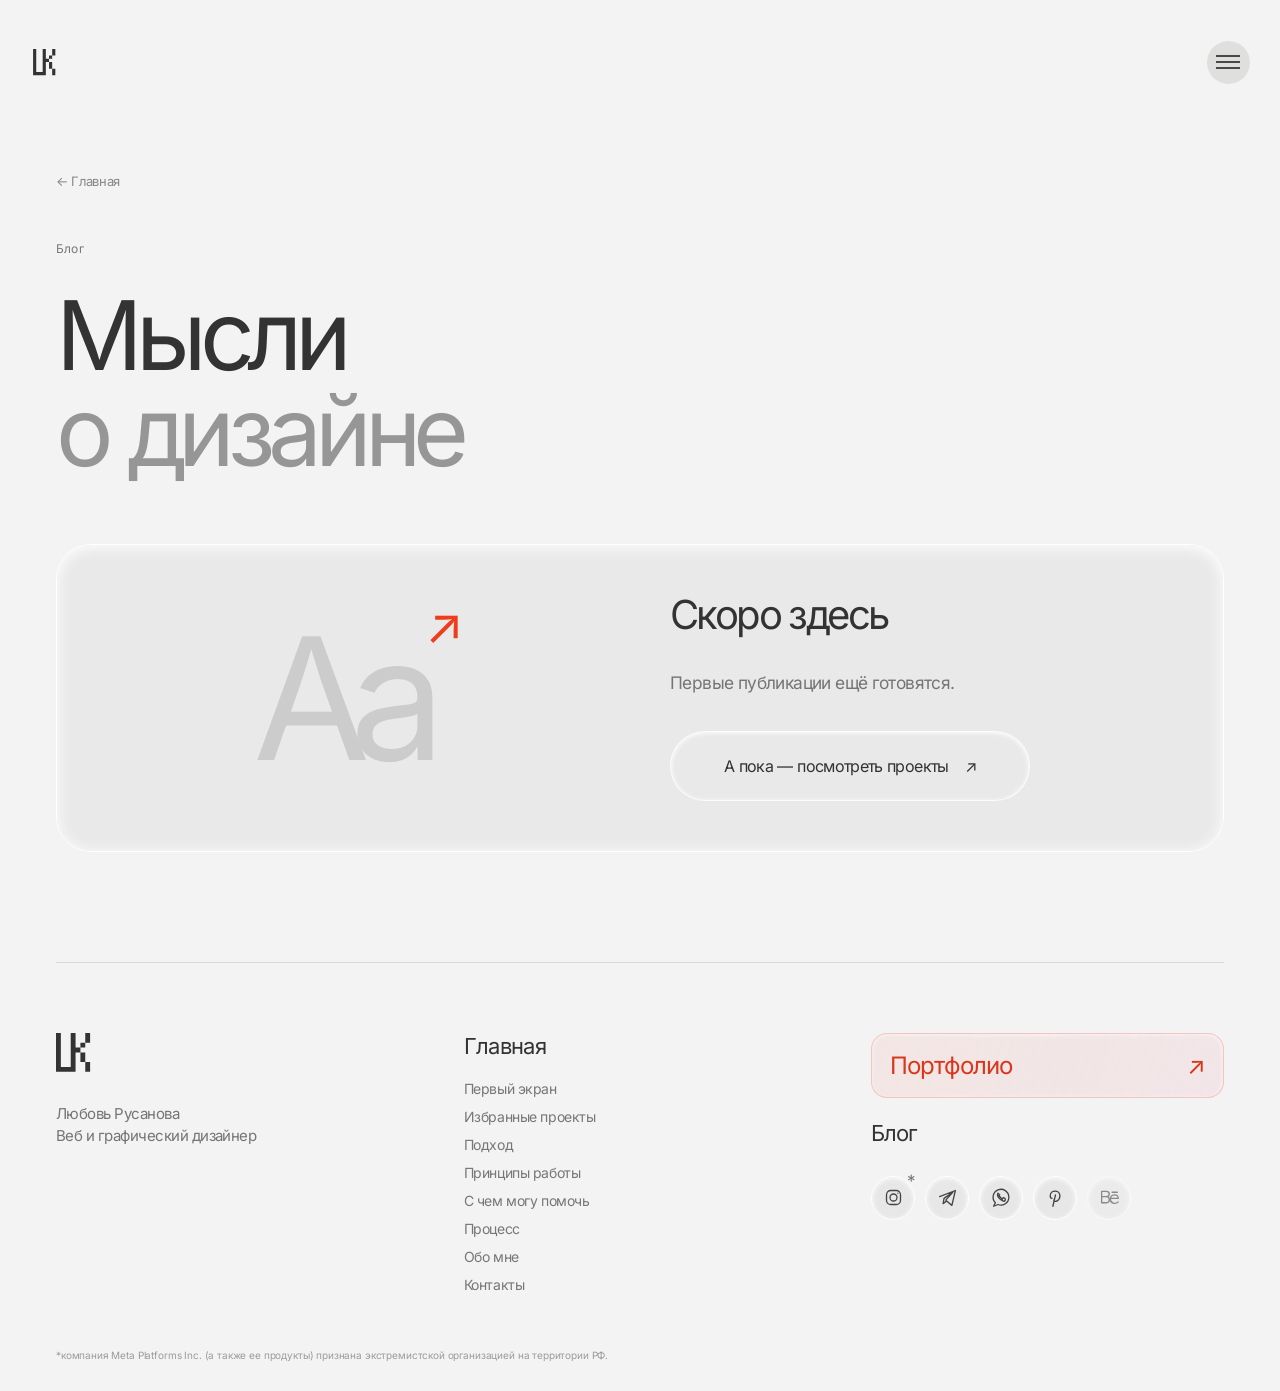
==== blog/index.html @ e179121e "Publish designer portfolio website" ====
<!doctype html><html lang="ru"><head><meta charset="UTF-8"><meta name="viewport" content="width=device-width, initial-scale=1"><meta name="theme-color" content="#f3f3f3"><title>Блог — Любовь Русанова</title><meta name="description" content="Блог. Портфолио веб- и графического дизайнера Любови Русановой."><link rel="icon" href="../assets/LK.svg"><link rel="stylesheet" href="../style.css"><link rel="stylesheet" href="../sections.css"><link rel="stylesheet" href="../pages.css"></head><body class="inner-page"><header class="header entrance">
      <a class="logo" href="../#home" aria-label="Любовь Русанова — главная">
        <img src="../assets/LK.svg" width="21" height="24" alt="LK">
        <img class="glitch-part glitch-a" src="../assets/LK.svg" alt="" aria-hidden="true">
        <img class="glitch-part glitch-b" src="../assets/LK.svg" alt="" aria-hidden="true">
      </a>
      <button class="menu" type="button" aria-label="Открыть меню" aria-expanded="false" aria-controls="site-menu"><svg class="menu-icon" width="24" height="14" viewBox="0 0 24 14" aria-hidden="true"><path d="M0 1H24 M0 7H24 M0 13H24" fill="none" stroke="currentColor" stroke-width="2" shape-rendering="crispEdges"/></svg></button>
    </header><nav class="menu-panel" id="site-menu" aria-label="Навигация по сайту" hidden><div class="nav-home"><a href="../">Главная</a><details><summary aria-label="Разделы главной страницы"><span aria-hidden="true">⌄</span></summary><div class="home-subnav"><a href="../#home">Первый экран</a><a href="../#projects">Избранные проекты</a><a href="../#approach">Подход</a><a href="../#collaboration">Принципы работы</a><a href="../#services">С чем могу помочь</a><a href="../#process">Процесс</a><a href="../#about">Обо мне</a><a href="../#contact">Контакты</a></div></details></div><a class="portfolio-nav" href="../portfolio/">Портфолио <span aria-hidden="true">↗</span></a><a class="blog-nav" href="./">Блог <span aria-hidden="true">↗</span></a><div class="nav-socials" aria-label="Социальные сети"><a class="social-circle" href="https://www.instagram.com/lyubakravchuk" target="_blank" rel="noopener noreferrer" aria-label="Instagram*"><svg viewBox="0 0 24 24" fill="none" stroke="currentColor" stroke-width="1.5" stroke-linecap="round" stroke-linejoin="round" aria-hidden="true"><rect x="4" y="4" width="16" height="16" rx="5"/><circle cx="12" cy="12" r="4"/><circle cx="17" cy="7" r=".8" fill="currentColor" stroke="none"/></svg><sup aria-hidden="true">*</sup></a><a class="social-circle" href="https://t.me/lyubakravchuk" target="_blank" rel="noopener noreferrer" aria-label="Telegram"><svg viewBox="0 0 24 24" fill="none" stroke="currentColor" stroke-width="1.5" stroke-linecap="round" stroke-linejoin="round" aria-hidden="true"><path d="m3 11 18-7-4 17-6-5-4 3 1-6 10-7-8 9"/></svg></a><a class="social-circle" href="https://wa.me/77751026931?text=" target="_blank" rel="noopener noreferrer" aria-label="WhatsApp"><svg viewBox="0 0 24 24" fill="none" stroke="currentColor" stroke-width="1.5" stroke-linecap="round" stroke-linejoin="round" aria-hidden="true"><path d="M5 18 3 22l5-2a9 9 0 1 0-3-2Z"/><path d="M8 7c-2 3 2 8 6 9 2 1 3-2 2-3l-2-1-1 2-4-4 1-1Z"/></svg></a><a class="social-circle" href="https://ru.pinterest.com/lubovwebdesign/" target="_blank" rel="noopener noreferrer" aria-label="Pinterest"><svg viewBox="0 0 24 24" fill="none" stroke="currentColor" stroke-width="1.5" stroke-linecap="round" stroke-linejoin="round" aria-hidden="true"><path d="m9 22 3-13m-2 6c1 3 7 1 7-5 0-7-11-7-11 0 0 2 1 3 2 3"/></svg></a><button class="social-circle" type="button" disabled aria-label="Behance — ссылка пока не добавлена" title="Ссылка на Behance пока не добавлена"><svg viewBox="0 0 24 24" fill="none" stroke="currentColor" stroke-width="1.5" stroke-linecap="round" stroke-linejoin="round" aria-hidden="true"><path d="M3 5h5c5 0 5 6 0 6H3Zm0 6h5c5 0 5 7 0 7H3Zm12-5h6M14 13h8c0-6-9-5-9 1 0 5 6 6 9 3"/></svg></button></div></nav><main><section class="blog-page page-shell"><a class="back-link" href="../">← Главная</a><span class="eyebrow">Блог</span><h1>Мысли<br><span class="muted">о дизайне</span></h1><div class="blog-empty"><span class="blog-mark" aria-hidden="true">Aa<span>↗</span></span><h2>Скоро здесь</h2><p>Первые публикации ещё готовятся.</p><a class="soft-button" href="../portfolio/">А пока — посмотреть проекты <span aria-hidden="true">↗</span></a></div></section></main><footer class="site-footer"><div class="footer-main"><div class="footer-brand"><a href="../" aria-label="На главную"><img src="../assets/LK.svg" width="35" height="40" alt="LK"></a><p>Любовь Русанова<br>Веб и графический дизайнер</p></div><nav class="footer-home" aria-label="Разделы главной"><a class="footer-heading" href="../">Главная</a><a href="../#home">Первый экран</a><a href="../#projects">Избранные проекты</a><a href="../#approach">Подход</a><a href="../#collaboration">Принципы работы</a><a href="../#services">С чем могу помочь</a><a href="../#process">Процесс</a><a href="../#about">Обо мне</a><a href="../#contact">Контакты</a></nav><div class="footer-other"><a class="portfolio-nav" href="../portfolio/">Портфолио <span aria-hidden="true">↗</span></a><a href="./">Блог</a><div class="nav-socials" aria-label="Социальные сети"><a class="social-circle" href="https://www.instagram.com/lyubakravchuk" target="_blank" rel="noopener noreferrer" aria-label="Instagram*"><svg viewBox="0 0 24 24" fill="none" stroke="currentColor" stroke-width="1.5" stroke-linecap="round" stroke-linejoin="round" aria-hidden="true"><rect x="4" y="4" width="16" height="16" rx="5"/><circle cx="12" cy="12" r="4"/><circle cx="17" cy="7" r=".8" fill="currentColor" stroke="none"/></svg><sup aria-hidden="true">*</sup></a><a class="social-circle" href="https://t.me/lyubakravchuk" target="_blank" rel="noopener noreferrer" aria-label="Telegram"><svg viewBox="0 0 24 24" fill="none" stroke="currentColor" stroke-width="1.5" stroke-linecap="round" stroke-linejoin="round" aria-hidden="true"><path d="m3 11 18-7-4 17-6-5-4 3 1-6 10-7-8 9"/></svg></a><a class="social-circle" href="https://wa.me/77751026931?text=" target="_blank" rel="noopener noreferrer" aria-label="WhatsApp"><svg viewBox="0 0 24 24" fill="none" stroke="currentColor" stroke-width="1.5" stroke-linecap="round" stroke-linejoin="round" aria-hidden="true"><path d="M5 18 3 22l5-2a9 9 0 1 0-3-2Z"/><path d="M8 7c-2 3 2 8 6 9 2 1 3-2 2-3l-2-1-1 2-4-4 1-1Z"/></svg></a><a class="social-circle" href="https://ru.pinterest.com/lubovwebdesign/" target="_blank" rel="noopener noreferrer" aria-label="Pinterest"><svg viewBox="0 0 24 24" fill="none" stroke="currentColor" stroke-width="1.5" stroke-linecap="round" stroke-linejoin="round" aria-hidden="true"><path d="m9 22 3-13m-2 6c1 3 7 1 7-5 0-7-11-7-11 0 0 2 1 3 2 3"/></svg></a><button class="social-circle" type="button" disabled aria-label="Behance — ссылка пока не добавлена" title="Ссылка на Behance пока не добавлена"><svg viewBox="0 0 24 24" fill="none" stroke="currentColor" stroke-width="1.5" stroke-linecap="round" stroke-linejoin="round" aria-hidden="true"><path d="M3 5h5c5 0 5 6 0 6H3Zm0 6h5c5 0 5 7 0 7H3Zm12-5h6M14 13h8c0-6-9-5-9 1 0 5 6 6 9 3"/></svg></button></div></div></div><p class="legal-note">*компания Meta Platforms Inc. (а также ее продукты) признана экстремистской организацией на территории РФ.</p></footer><script src="../script.js"></script></body></html>
---- style.css ----
@font-face{font-family:Inter;src:url('assets/inter.ttf') format('truetype');font-style:normal;font-weight:400;font-display:swap}
:root{font-family:Inter,Arial,sans-serif;color:#333;background:#f3f3f3;font-synthesis:none;font-weight:400;letter-spacing:-.06em;-webkit-font-smoothing:antialiased}
*{box-sizing:border-box}body{margin:0}button,a{-webkit-tap-highlight-color:transparent}button{font:inherit;cursor:pointer}button:focus-visible,a:focus-visible{outline:2px solid #f33919;outline-offset:6px}
.hero{position:relative;isolation:isolate;height:100svh;min-height:480px;overflow:hidden;--u:min(1vw,1.7595svh)}
/* A full-bleed color field stays opaque at the viewport edge.
   Only the inset paper layer is blurred, keeping the top free of white gaps. */
.edge-glow{position:absolute;z-index:-1;inset:0;overflow:hidden;pointer-events:none;background:radial-gradient(ellipse farthest-corner at 0% 0%,#de0700 0%,#ff5938 48%,#f1afbd 100%);mask-image:linear-gradient(#000 0%,#000 53%,transparent 79%)}
.edge-glow:before{content:"";position:absolute;inset:calc(.95 * var(--u)) calc(.95 * var(--u)) calc(-5 * var(--u));border-radius:calc(2.8 * var(--u));background:#f3f3f3;filter:blur(calc(.57 * var(--u)))}
.header{position:absolute;inset:4.55% 2.35% auto 2.55%;display:flex;align-items:center;justify-content:space-between}
.logo{position:relative;display:block;width:calc(1.85 * var(--u));height:calc(2.1 * var(--u))}.logo img{width:100%;height:100%;display:block}.glitch-part{position:absolute;inset:0;opacity:0;pointer-events:none}
.menu{width:calc(3.35 * var(--u));height:calc(3.35 * var(--u));border:0;border-radius:50%;background:#dfdfde;display:flex;align-items:center;justify-content:center;flex-direction:column;gap:calc(.24 * var(--u));transition:background .2s}
.menu-icon{display:block;flex:none;width:24px;height:14px;color:#494949}.menu:hover{background:#d6d6d5}
.profile{position:absolute;top:22.85%;left:50%;transform:translateX(-50%);height:calc(4 * var(--u));padding:calc(.43 * var(--u));padding-right:calc(1.15 * var(--u));display:flex;align-items:center;gap:calc(.43 * var(--u));border-radius:999px;border:1px solid #ffffffb5;background:linear-gradient(115deg,#ededed,#dcdcdc);box-shadow:inset 1px 2px 3px #fff;white-space:nowrap}
.avatar{position:relative;flex:none;width:calc(3 * var(--u));height:calc(3 * var(--u))}.avatar img{width:100%;height:100%;border-radius:50%;object-fit:cover}.status{position:absolute;right:3%;bottom:5%;width:20%;aspect-ratio:1;border:2px solid white;border-radius:50%;background:#86b66b}
.name{font-size:calc(1.025 * var(--u));letter-spacing:-.06em;line-height:1.15}.role{font-size:calc(.76 * var(--u));letter-spacing:-.06em;line-height:1.3;color:#777}
.headline{display:flex;flex-direction:column;align-items:center;width:max-content;position:absolute;top:34.9%;left:50%;transform:translateX(-50%);margin:0;font-weight:400;font-size:calc(5.38 * var(--u));line-height:.79;letter-spacing:-.06em;text-align:center;white-space:nowrap}
.line{display:block;flex:none;padding:.2em .06em;margin:-.2em -.06em;color:transparent;background-clip:text;-webkit-background-clip:text;background-image:linear-gradient(100deg,#999 0%,#333 29%,#333 70%,#aaa 100%)}
.first{background-image:linear-gradient(100deg,#606060,#333 50%);line-height:.99}.second{background-image:linear-gradient(100deg,#929292,#333 23%,#333 77%,#a6a6a6)}.third{background-image:linear-gradient(100deg,#aaa,#333 34%,#333 71%,#aaa)}.fourth{background-image:linear-gradient(100deg,#999,#555 43%,#999)}
.selected{position:relative;display:inline-block;color:#ee3c1c;line-height:.92;padding:0 .075em .025em .025em;letter-spacing:inherit;animation:accent-color 1.1s .45s ease-in-out both}
.selected:before{content:"";position:absolute;inset:-.02em 0 -.08em;border:1px dashed #ee3c1c;background:rgb(238 60 28 / 5%);pointer-events:none;animation:accent-reveal 1.1s .45s ease-in-out both}
@keyframes accent-color{from{color:#333}to{color:#ee3c1c}}
@keyframes accent-reveal{from{clip-path:inset(0 100% 0 0);opacity:0}to{clip-path:inset(0 0 0 0);opacity:1}}

.cta{position:absolute;left:50%;bottom:4.65%;transform:translateX(-50%);width:calc(16.65 * var(--u));height:calc(4.65 * var(--u));border:calc(.16 * var(--u)) solid #ffffff80;border-radius:999px;color:white;font-size:calc(1.35 * var(--u));letter-spacing:-.06em;background:radial-gradient(ellipse at 50% 0%,#f34220 8%,#f96651 46%,#f5b1b8 83%,#e9cfe7 100%);box-shadow:inset 0 2px 10px #ffffff60;transition:scale .25s,box-shadow .25s}.cta:hover{scale:1.025;box-shadow:inset 0 2px 10px #ffffff60,0 5px 24px #f966512d}
.entrance{animation:appear .7s ease-out both}.profile{animation-delay:.08s}.headline{animation-delay:.15s}.cta{animation-delay:.23s}@keyframes appear{from{opacity:0;filter:blur(3px)}to{opacity:1;filter:blur(0)}}
.logo.glitch{animation:jitter .22s steps(1) both}.glitch .glitch-a{animation:split-a .22s steps(1) both}.glitch .glitch-b{animation:split-b .22s steps(1) both}@keyframes jitter{0%,100%{translate:0}20%{translate:2px}40%{translate:-2px}65%{translate:1px}85%{translate:0}}@keyframes split-a{0%,100%{opacity:0}15%,60%{opacity:.45;clip-path:inset(23% 0 48%);translate:-3px;filter:drop-shadow(1px 0 #ed482f)}35%,80%{opacity:.3;clip-path:inset(66% 0 12%);translate:2px}}@keyframes split-b{0%,100%{opacity:0}25%,70%{opacity:.25;clip-path:inset(48% 0 31%);translate:3px;filter:drop-shadow(-1px 0 #60a8b8)}}
.menu-panel{position:absolute;right:2.35%;top:12%;padding:16px;background:#f5f5f5;border:1px solid #fff;border-radius:18px;box-shadow:0 10px 35px #0001}.menu-contact{border:0;background:none;color:#333;padding:8px}.menu-contact span{margin-left:24px}.contact-dialog{width:min(85vw,410px);padding:36px;border:1px solid white;border-radius:24px;background:#f3f3f3;color:#333}.contact-dialog::backdrop{background:#3334;backdrop-filter:blur(6px)}.contact-dialog p{font-size:26px;letter-spacing:-.05em;margin-top:8px}.contact-dialog div{font-size:15px;line-height:1.5;color:#777}.close{position:absolute;right:12px;top:8px;border:0;background:none;font-size:28px;color:#777}
@media(max-width:700px){
 :root{background:#f3f3f3}.hero{--u:1vw;min-height:600px}
 .edge-glow{mask-image:linear-gradient(#000 0%,#000 50%,transparent 66%)}.edge-glow:before{inset:2.8vw 2.8vw -12vw;border-radius:10vw;filter:blur(1.25vw)}
 .header{inset:3.9% 8.7% auto 9.65%}.logo{width:6.55vw;height:7.5vw}.menu{width:12.5vw;height:12.5vw;gap:1vw;background:linear-gradient(100deg,#e4e4e4,#d3d3d3)}.menu-icon{width:24px;height:14px}
 .profile{top:32.65%;height:15vw;padding:1.6vw;gap:1.55vw;padding-right:3.3vw;border:1px solid #fff9;box-shadow:inset 1px 2px 3px #fff}.avatar{width:11.3vw;height:11.3vw}.status{border-width:1.5px}.name{font-size:3.88vw}.role{font-size:2.96vw}
 .headline{top:42.45%;font-size:9.69vw;letter-spacing:-.06em}
 .cta{bottom:8.65%;width:62.5vw;height:17.4vw;font-size:5vw;border-width:.5vw;box-shadow:inset 0 2px 10px #fff6}.menu-panel{right:8.7%;top:11%}
}
@media(prefers-reduced-motion:reduce){*,*:before,*:after{animation:none!important;transition:none!important}.glitch-part{display:none}}
---- sections.css ----
html{scroll-behavior:smooth;scroll-padding-top:40px}body{overflow-x:clip}p,h2,h3,figure{margin:0}a{color:inherit;text-decoration:none}button,summary,a{-webkit-tap-highlight-color:transparent}h2,h3{font-weight:400}h2{font-size:clamp(38px,4.5vw,76px);line-height:1.02;letter-spacing:-.065em}h3{font-size:clamp(24px,2.05vw,34px);line-height:1.1;letter-spacing:-.06em}p{font-size:clamp(16px,1.35vw,21px);line-height:1.42;letter-spacing:-.035em;color:#757575}.muted{color:#969696}.section-shell{width:calc(100% - 112px);max-width:1440px;margin-inline:auto;padding-block:100px}.section-heading{margin-bottom:48px}.eyebrow{display:block;margin-bottom:30px;font-size:12px;line-height:1.3;letter-spacing:.02em;color:#777}.hero-description{position:absolute;top:56%;left:50%;transform:translateX(-50%);width:min(520px,45vw);text-align:center;font-size:clamp(15px,1.25vw,22px);line-height:1.4;animation-delay:.22s}.cta{display:flex;align-items:center;justify-content:center}.hero .headline{font-size:calc(5.38 * var(--u))}.hero .second{line-height:.79}.menu-panel{z-index:10;position:absolute;right:2.35%;top:12%;width:300px;padding:14px;background:#f3f3f3f5;border:1px solid #fff;border-radius:24px;box-shadow:0 18px 55px #0002}.menu-panel a{display:flex;justify-content:space-between;align-items:center;gap:24px;border-radius:12px;padding:14px 12px;font-size:18px;letter-spacing:-.04em;transition:background .2s}.menu-panel a:hover{background:#e7e7e7}.menu-panel a span{font-size:12px;color:#999}.menu-panel a:last-child{color:#ee3c1c;border-top:1px solid #ddd;margin-top:6px;border-radius:0 0 12px 12px}
.projects{padding-top:72px}.projects h2{font-size:clamp(34px,3.6vw,58px)}.project-grid{display:grid;grid-template-columns:repeat(3,minmax(0,1fr));gap:22px}.project-card{padding:12px;min-width:0;border:1px solid #ffffffeb;border-radius:34px;background:#e4e4e4;box-shadow:inset 1px 2px 12px #fff,inset -3px -8px 15px #fff8;display:flex;flex-direction:column;transition:box-shadow .3s,translate .3s}.project-card:hover{translate:0 -4px;box-shadow:inset 1px 2px 16px #fff,0 10px 28px #00000006}.project-image{width:100%;height:auto;aspect-ratio:1.525;object-fit:cover;display:block;border-radius:24px;background:#ddd}.project-copy{padding:20px 12px 22px;flex:1}.tags{display:flex;flex-wrap:wrap;gap:7px;margin-bottom:14px}.tags span{padding:6px 11px;border-radius:999px;background:#d8d8d8;font-size:11px;line-height:1;letter-spacing:-.02em}.project-card h3{font-size:clamp(23px,1.95vw,31px);margin-bottom:12px}.project-card p{font-size:16px;line-height:1.28;letter-spacing:-.035em}.project-card .project-note{font-size:12px;line-height:1.35;margin-top:16px;color:#929292}.soft-button,.glow-button{display:flex;align-items:center;justify-content:center;gap:16px;min-height:54px;width:100%;border:1px solid #ffffffdb;border-radius:999px;font-size:16px;letter-spacing:-.04em;font-weight:400}.soft-button{background:#e9e9e9;box-shadow:inset 0 1px 5px #fff;transition:background .25s,box-shadow .25s}.soft-button span,.glow-button span{transition:translate .25s}.soft-button:hover{background:#f3f3f3;box-shadow:inset 0 2px 9px #fff}.soft-button:hover span,.glow-button:hover span{translate:2px -2px}.soft-button:disabled{cursor:default;opacity:.48;background:#e4e4e4}.glow-button{background:radial-gradient(ellipse at 50% 0%,#f34220 8%,#f96651 46%,#f5b1b8 83%,#e9cfe7 100%);color:white;box-shadow:inset 0 2px 9px #fff7;transition:box-shadow .25s,scale .25s}.glow-button:hover{scale:1.012;box-shadow:inset 0 2px 10px #fff7,0 4px 22px #f9665125}.project-invite{grid-column:span 2;display:grid;grid-template-columns:1.1fr 1fr;gap:22px}.project-question{border-radius:24px;min-height:290px;background:radial-gradient(ellipse at 0 0,#de0700,#ff5938 52%,#f1afbd 100%);display:grid;place-items:center;overflow:hidden}.project-question span{font-size:clamp(85px,9vw,155px);color:white;letter-spacing:-.09em;transition:letter-spacing .5s,transform .5s}.project-invite:hover .project-question span{letter-spacing:-.04em;transform:rotate(-4deg)}.invite-copy{display:flex;flex-direction:column;padding:18px 10px 10px 0;justify-content:space-between}.invite-copy .project-copy{display:flex;flex-direction:column;justify-content:center;padding:18px 0}.invite-copy h3{font-size:clamp(32px,3.3vw,50px)}.invite-copy p{font-size:20px;line-height:1.3;max-width:290px}
.approach{padding-top:140px;padding-bottom:140px}.approach-grid{display:grid;grid-template-columns:1.05fr 1fr;gap:8%;align-items:center}.approach-copy h2{font-size:clamp(40px,4.1vw,65px);margin-bottom:36px}.approach-copy p{max-width:525px;margin-bottom:22px}.assembly{--assembly:0;position:relative;min-width:0;align-self:stretch;display:flex;flex-direction:column;justify-content:center;padding:32px 0}.assembly-top,.assembly-bottom{display:flex;justify-content:space-between;gap:10px;color:#969696;font-size:11px;letter-spacing:0;position:relative;z-index:1}.assembly-top{margin-bottom:40px}.assembly-bottom{margin-top:40px}.assembly-board{display:grid;grid-template-columns:1fr 1fr;grid-template-rows:100px 165px 104px;gap:10px;perspective:800px}.piece{padding:20px;border:1px solid #fff;background:#e5e5e5;border-radius:22px;box-shadow:inset 0 2px 10px #fff9;display:flex;flex-direction:column;justify-content:space-between;transform:translate(calc(var(--dx) * (1 - var(--assembly))),calc(var(--dy) * (1 - var(--assembly)))) rotate(calc(var(--turn) * (1 - var(--assembly))));will-change:transform}.piece span{font-size:10px;letter-spacing:0;color:#888}.piece b{font-size:28px;font-weight:400;letter-spacing:-.07em}.piece-a{--dx:-30px;--dy:-32px;--turn:-9deg}.piece-b{--dx:28px;--dy:-8px;--turn:9deg}.piece-c{--dx:-20px;--dy:20px;--turn:5deg;background:#333;color:#f3f3f3}.piece-c span{color:#aaa}.piece-c b{font-size:52px}.type-line{height:1px;background:#ffffff40;width:80%}.piece-d{--dx:30px;--dy:30px;--turn:-8deg}.piece-d b{font-size:46px}.swatches{display:flex;gap:6px;align-self:flex-end}.swatches i{display:block;width:23px;height:23px;border-radius:50%;background:#ee3c1c}.swatches i:nth-child(2){background:#f1afbd}.swatches i:nth-child(3){background:#333}.piece-e{--dx:0px;--dy:36px;--turn:-3deg;grid-column:span 2;background:radial-gradient(ellipse at 20% 0,#f45333,#f1afbd);color:white}.piece-e span{color:#fff9}.piece-e b{display:flex;justify-content:space-between;font-size:33px}.piece-e b span{font-size:33px;color:white}.assembly-indicator{width:44px;height:4px;border-radius:3px;background:linear-gradient(to right,#ee3c1c calc(var(--assembly) * 100%),#ddd 0);align-self:center}
.collaboration{padding-block:90px}.collaboration-grid{display:grid;grid-template-columns:.95fr 1.05fr;gap:8%;align-items:center}.thinking-visual{position:relative;overflow:hidden;height:440px;background:#e8e8e8;border-radius:36px;padding:28px;box-shadow:inset 0 2px 14px #fff}.visual-caption,.visual-bottom{font-size:11px;letter-spacing:0;color:#888;display:flex;justify-content:space-between}.visual-bottom{position:absolute;bottom:28px;left:28px;right:28px}.thinking-stage{position:absolute;inset:50px 20px}.thinking-core{position:absolute;inset:55px 15%;border-radius:36px;background:radial-gradient(ellipse at 50% 25%,#fa5638,#f6a395 68%,#f4cccf);box-shadow:inset 0 3px 15px #fff9;display:flex;flex-direction:column;align-items:center;justify-content:center;color:white;text-align:center;transition:transform .55s,border-radius .55s}.thinking-core span{font-size:clamp(30px,3vw,46px);letter-spacing:-.07em;line-height:1.03}.thinking-core i{font-style:normal;font-size:26px;margin-top:15px}.orbit-label{position:absolute;z-index:1;border:1px solid #fff;background:#f3f3f3ee;border-radius:999px;padding:10px 17px;font-size:12px;box-shadow:0 3px 20px #00000008;letter-spacing:-.02em;transition:transform .6s}.orbit-one{top:30px;left:10%}.orbit-two{top:49%;right:0}.orbit-three{bottom:27px;left:23%}.thinking-visual[data-state="1"] .thinking-core{transform:rotate(-4deg);border-radius:55px 55px 12px 55px}.thinking-visual[data-state="2"] .thinking-core{transform:scale(.93);border-radius:12px}.thinking-visual[data-state="3"] .thinking-core{transform:rotate(4deg);border-radius:90px}.thinking-visual[data-state="1"] .orbit-one,.thinking-visual[data-state="3"] .orbit-three{transform:translate(20px,10px)}.principle{border-top:1px solid #d5d5d5}.principle:last-child{border-bottom:1px solid #d5d5d5}.principle summary{list-style:none;cursor:pointer;display:grid;grid-template-columns:24px 1fr 24px;gap:12px;padding:28px 0;align-items:start}.principle summary::-webkit-details-marker{display:none}.principle summary h3{font-size:clamp(25px,2.25vw,35px)}.row-number{font-size:11px;color:#999;padding-top:7px;letter-spacing:0}.expand-icon{font-size:24px;color:#999;font-weight:400;text-align:center;transition:rotate .3s}.principle[open] .expand-icon{rotate:45deg;color:#ee3c1c}.principle[open] summary h3{color:#ee3c1c}.principle p{padding:0 30px 28px 36px;font-size:17px;line-height:1.45}.principle summary:hover h3{color:#ee3c1c}
.services{padding-top:140px}.services-grid{display:grid;grid-template-columns:repeat(3,minmax(0,1fr));gap:40px}.service{position:relative;padding-top:20px;border-top:1px solid #ccc;min-width:0}.service-number{font-size:12px;letter-spacing:0;color:#aaa}.service-symbol{height:150px;position:relative;display:flex;align-items:center;justify-content:center;max-width:170px;margin:10px auto 25px;transition:transform .4s}.service:hover .service-symbol{transform:translateY(-6px)}.service h3{margin-bottom:20px}.service p{font-size:17px;line-height:1.42}.web-symbol{display:grid;grid-template-columns:1fr 1fr;grid-template-rows:60px 45px;gap:8px;align-content:center;padding:18px;width:170px;border-radius:17px;border:1px solid #cfcfcf;background:#eee;box-shadow:inset 0 1px 3px #fff}.web-symbol i{display:block;height:100%;border-radius:8px;background:#ddd}.web-symbol i:first-child{grid-column:span 2;background:linear-gradient(120deg,#ee3c1c,#f1afbd);box-shadow:inset 0 2px 7px #fff6}.type-symbol{font-size:106px;letter-spacing:-.09em;color:#333}.type-symbol span{font-size:29px;color:#ee3c1c;align-self:flex-start;margin-top:30px}.print-symbol i{position:absolute;width:86px;height:112px;background:#e3e3e3;border:1px solid #fff;box-shadow:0 3px 9px #00000005}.print-symbol i:nth-child(1){transform:rotate(-16deg) translateX(-24px)}.print-symbol i:nth-child(2){transform:rotate(10deg) translateX(22px)}.print-symbol i:nth-child(3){background:linear-gradient(140deg,#ee3c1c,#f1afbd);transform:rotate(-3deg)}.print-symbol i:nth-child(3):after{content:"";position:absolute;left:15px;right:15px;top:28px;height:1px;background:#fff9;box-shadow:0 7px #fff9,0 14px #fff9}.services-note{max-width:560px;margin:56px 0 0 auto;font-size:18px;padding-left:24px;border-left:1px solid #ee3c1c}
.process{padding-block:140px}.process-steps{display:grid;grid-template-columns:repeat(5,minmax(0,1fr));padding:0;margin:70px 0 45px;list-style:none;gap:0}.process-steps li{position:relative;padding-right:24px;padding-top:28px;border-top:1px solid #d3d3d3}.process-steps li:before{content:"";position:absolute;top:-4px;left:0;width:7px;height:7px;border-radius:50%;background:#ee3c1c}.step-number{display:block;color:#bbb;font-size:42px;line-height:1;margin-bottom:40px}.process-steps h3{font-size:23px;margin-bottom:15px}.process-steps p{font-size:15px;line-height:1.45}.process-note{display:flex;gap:32px;max-width:670px;margin-left:auto;align-items:flex-start}.process-note>span{font-size:38px;color:#ee3c1c;line-height:1}.process-note p{font-size:17px}
.about{padding-block:85px 70px}.about-grid{display:grid;grid-template-columns:.85fr 1.15fr;gap:10%;align-items:center}.about-photo{position:relative;border-radius:32px;overflow:hidden}.about-photo img{width:100%;height:auto;aspect-ratio:.95;object-fit:cover;display:block}.about-photo figcaption{position:absolute;bottom:18px;left:18px;right:18px;background:#f3f3f3e8;border:1px solid #fff9;border-radius:18px;padding:16px 18px;display:flex;flex-direction:column;gap:3px;font-size:17px;letter-spacing:-.04em}.about-photo figcaption span:last-child{font-size:12px;color:#888;letter-spacing:-.02em}.about-copy h2{margin-bottom:32px}.about-copy p{margin-bottom:22px}.love-statement{max-width:1050px;margin:100px auto 0;position:relative;padding:70px 55px;border-radius:42px;background:#eaeaea;box-shadow:inset 0 2px 20px #fff}.love-statement p{position:relative;color:#555;font-size:clamp(24px,2.8vw,42px);line-height:1.2;letter-spacing:-.055em}.digital-pulse{position:absolute;inset:0;overflow:hidden;border-radius:inherit;opacity:.32;pointer-events:none}.digital-pulse svg{position:absolute;width:95%;height:100%;right:-30%;top:0;filter:blur(18px)}.digital-pulse path{stroke:#ee3c1c;stroke-width:26;stroke-linecap:round;stroke-dasharray:70 600;animation:pulse 7s ease-in-out infinite}@keyframes pulse{0%,20%{stroke-dashoffset:150;opacity:.1}65%{opacity:.6}100%{stroke-dashoffset:-630;opacity:.1}}
.contact-section{position:relative;isolation:isolate;overflow:hidden;text-align:center;min-height:760px;padding:160px 24px 70px;display:flex;justify-content:center}.contact-content{max-width:960px}.contact-content h2{font-size:clamp(50px,6.8vw,110px);line-height:.98;letter-spacing:-.075em;margin-bottom:32px}.contact-content h2 span{color:#777}.contact-content>p{max-width:510px;margin:0 auto 35px;font-size:18px}.contact-content .glow-button{width:280px;min-height:70px;font-size:20px;margin:0 auto 22px}.contact-content .contact-note{font-size:12px;max-width:320px;margin-bottom:0;color:#999;letter-spacing:-.025em}.contact-glow{z-index:-1;position:absolute;inset:0;background:radial-gradient(ellipse 65% 28% at 50% 112%,#ee3c1c 0%,#f1afbd 45%,transparent 100%);opacity:.65}.contact-dialog h2{font-size:30px;margin-bottom:20px}.contact-dialog p{font-size:16px}.case-dialog{padding:0;width:min(760px,90vw);max-height:90svh;overflow:auto;border:1px solid #fff;border-radius:30px;background:#f3f3f3;color:#333}.case-dialog::backdrop{background:#3336;backdrop-filter:blur(8px)}.case-dialog .close{position:absolute;right:16px;top:16px;z-index:1;width:38px;height:38px;border-radius:50%;background:#f3f3f3;color:#333}.case-image{width:100%;height:auto;display:block;aspect-ratio:1.525;object-fit:cover}.case-content{padding:30px}.case-content .eyebrow{margin-bottom:15px}.case-content h2{font-size:36px;margin-bottom:20px}.case-content p{font-size:18px;margin-bottom:20px}.case-content .case-note{font-size:13px}.case-content .soft-button{margin-top:26px}.reveal-ready .reveal{opacity:0;transform:translateY(18px);transition:opacity .7s ease,transform .7s ease}.reveal-ready .reveal.is-visible{opacity:1;transform:none}.reveal-ready .project-card.reveal.is-visible:hover{translate:0 -4px}summary:focus-visible{outline:2px solid #ee3c1c;outline-offset:5px;border-radius:5px}
@media(min-width:1700px){.section-shell{padding-block:125px}.projects{padding-top:70px}}
@media(max-width:1050px){.section-shell{width:calc(100% - 64px);padding-block:75px}.project-grid{grid-template-columns:repeat(2,minmax(0,1fr));gap:18px}.project-invite{grid-column:span 2;min-height:330px}.approach-grid,.collaboration-grid{gap:6%}.approach-copy h2{font-size:40px}.piece{padding:14px}.piece b{font-size:24px}.assembly-board{grid-template-rows:85px 140px 95px}.thinking-visual{height:400px}.principle summary{padding:23px 0}.principle summary h3{font-size:26px}.services-grid{gap:25px}.process-steps{grid-template-columns:1fr;gap:0;margin-top:45px}.process-steps li{display:grid;grid-template-columns:55px 1fr 1.7fr;gap:25px;padding:24px 0;border-left:0}.process-steps li:before{display:none}.step-number{font-size:28px;margin:0}.process-steps h3{margin:3px 0 0}.process-steps p{font-size:16px}.process-note{margin-top:35px}.about-grid{gap:6%;grid-template-columns:.9fr 1.1fr}.about-copy p{font-size:16px}.love-statement{margin-top:70px}.contact-section{padding-top:110px;min-height:680px}}
@media(max-width:700px){html{scroll-padding-top:24px}.section-shell{width:calc(100% - 48px);padding-block:58px}.eyebrow{font-size:10px;margin-bottom:22px}.section-heading{margin-bottom:30px}h2{font-size:37px;line-height:1.06}p{font-size:16px}.hero .headline{font-size:9.69vw}.hero-description{top:55%;width:77%;max-width:370px;font-size:14px;line-height:1.4;letter-spacing:-.04em}.hero .cta{font-size:5vw}.menu-panel{right:8.7%;top:12%;width:min(310px,83%)}.projects{padding-top:30px}.projects h2{font-size:34px}.project-grid{grid-template-columns:1fr;gap:15px}.project-card{padding:12px;border-radius:32px}.project-image{border-radius:23px}.project-copy{padding:20px 11px 22px}.project-card h3{font-size:25px;line-height:1.08}.project-card p{font-size:16px}.project-card .project-note{font-size:12px;margin-top:12px}.tags{margin-bottom:14px}.tags span{font-size:10px;padding:6px 10px}.soft-button,.glow-button{min-height:52px;font-size:16px}.project-invite{grid-column:auto;display:flex;gap:0;min-height:0}.project-question{min-height:0;aspect-ratio:1.525;border-radius:23px}.project-question span{font-size:75px}.invite-copy{padding:0}.invite-copy .project-copy{padding:20px 11px 22px}.invite-copy p{font-size:16px;max-width:none}.approach{padding-top:70px}.approach-grid{grid-template-columns:1fr;gap:36px}.approach-copy h2{font-size:39px;margin-bottom:26px}.approach-copy p{margin-bottom:20px}.assembly{padding:0 5px}.assembly-top{margin-bottom:30px}.assembly-board{grid-template-rows:85px 140px 90px;gap:9px}.piece{padding:16px;border-radius:19px}.piece-a{--dx:-12px;--dy:-18px;--turn:-7deg}.piece-b{--dx:12px;--dy:-8px;--turn:7deg}.piece-c{--dx:-10px;--dy:14px;--turn:4deg}.piece-d{--dx:12px;--dy:16px;--turn:-6deg}.piece-e{--dy:20px}.piece-e b{font-size:27px}.assembly-bottom{font-size:9px;margin-top:28px}.collaboration-grid{grid-template-columns:1fr;gap:30px}.thinking-visual{height:315px;order:2;border-radius:28px;padding:24px}.thinking-stage{inset:32px 30px}.thinking-core{inset:40px 17%;border-radius:28px}.thinking-core span{font-size:30px}.thinking-core i{margin-top:10px;font-size:22px}.orbit-label{font-size:10px;padding:9px 12px}.orbit-one{top:18px;left:8%}.orbit-three{bottom:20px;left:20%}.visual-caption,.visual-bottom{font-size:10px}.principle summary{padding:22px 0;gap:10px;grid-template-columns:20px 1fr 20px}.principle summary h3{font-size:26px}.principle p{padding:0 20px 24px 30px;font-size:16px}.services-grid{grid-template-columns:1fr;gap:35px}.service{display:grid;grid-template-columns:1fr 100px;gap:0 16px;padding-top:20px}.service-number{grid-column:1;align-self:start}.service-symbol{grid-column:2;grid-row:1 / span 3;align-self:start;max-width:100px;width:100px;height:108px;margin:12px 0 0}.service h3{grid-column:1;font-size:28px;margin-top:25px;margin-bottom:14px}.service p{grid-column:1 / -1;font-size:16px;max-width:95%}.web-symbol{grid-template-rows:37px 27px;padding:10px;gap:5px}.type-symbol{font-size:75px}.type-symbol span{font-size:19px;margin-top:22px}.print-symbol i{width:53px;height:77px}.print-symbol i:nth-child(1){transform:rotate(-16deg) translateX(-15px)}.print-symbol i:nth-child(2){transform:rotate(10deg) translateX(15px)}.print-symbol i:nth-child(3):after{left:9px;right:9px;top:20px}.services-note{font-size:16px;margin-top:34px;padding-left:18px}.process h2 br{display:none}.process-steps{margin-top:32px;margin-bottom:26px}.process-steps li{grid-template-columns:38px 1fr;gap:0 15px;padding:24px 0}.process-steps .step-number{font-size:25px;grid-row:span 2}.process-steps h3{font-size:25px;margin:0 0 12px}.process-steps p{grid-column:2;font-size:16px}.process-note{gap:16px}.process-note>span{font-size:28px}.process-note p{font-size:15px}.about-grid{grid-template-columns:1fr;gap:30px}.about-photo{border-radius:28px;max-width:430px}.about-photo img{aspect-ratio:1}.about-copy h2{margin-bottom:26px}.about-copy p{font-size:16px;margin-bottom:20px}.love-statement{padding:35px 24px;border-radius:28px;margin-top:34px}.love-statement p{font-size:25px;line-height:1.24}.digital-pulse svg{width:180%;right:-75%}.contact-section{padding:95px 24px 65px;min-height:630px}.contact-content h2{font-size:11.5vw;margin-bottom:28px}.contact-content>p{font-size:16px;max-width:300px}.contact-content .glow-button{width:min(280px,100%);min-height:66px;font-size:19px}.contact-content .contact-note{font-size:11px;max-width:260px}.contact-glow{background:radial-gradient(ellipse 120% 25% at 50% 110%,#ee3c1c,#f1afbd 45%,transparent 100%)}.case-content{padding:24px}.case-content h2{font-size:30px}.case-content p{font-size:16px}.case-dialog{border-radius:25px}}
@media(prefers-reduced-motion:reduce){html{scroll-behavior:auto}.reveal-ready .reveal{opacity:1;transform:none;transition:none}.piece{transform:none;will-change:auto}.digital-pulse path{animation:none;stroke-dasharray:none;opacity:.35}*,*:before,*:after{transition:none!important;animation:none!important}}

@media(min-width:701px) and (max-width:1050px){.header .logo{width:25px;height:29px}.header .menu{width:46px;height:46px}.hero .profile{height:58px;padding:6px 17px 6px 6px;gap:8px}.hero .avatar{width:44px;height:44px}.hero .name{font-size:15px}.hero .role{font-size:11px}.hero .headline{font-size:6.4vw}.hero-description{width:65vw;font-size:16px}.hero .cta{width:230px;height:62px;font-size:19px}}

/* Keep navigation outside the hero's clipped stacking context. */
.header{position:fixed;z-index:50;--u:min(1vw,1.7595svh);top:4.55svh;pointer-events:none}.header>*{pointer-events:auto}
.menu-panel{position:fixed;z-index:51;top:calc(4.55svh + min(3.35vw,5.8943svh) + 14px);max-height:75svh;overflow-y:auto}
html{scroll-padding-top:max(100px,12svh)}
@media(max-width:700px){.header{--u:1vw;top:3.9svh}.menu-panel{top:calc(3.9svh + 12.5vw + 14px)}html{scroll-padding-top:110px}}
@media(min-width:701px) and (max-width:1050px){.menu-panel{top:calc(4.55svh + 60px)}}
---- pages.css ----
.menu-panel{width:360px;padding:20px;border-radius:28px;max-height:calc(100svh - 140px);box-shadow:inset 0 2px 12px #fff,0 16px 60px #0002}.menu-panel a:last-child{border:0;margin:0;color:inherit;border-radius:12px}.nav-home{position:relative}.nav-home>a{width:calc(100% - 48px);font-size:24px}.nav-home details summary{position:absolute;top:4px;right:0;width:44px;height:44px;display:grid;place-items:center;cursor:pointer;list-style:none;border-radius:50%;background:#e8e8e8}.nav-home summary::-webkit-details-marker{display:none}.nav-home summary span{font-size:23px;transition:rotate .25s}.nav-home details[open] summary span{rotate:180deg}.home-subnav{border-left:1px solid #d5d5d5;margin:8px 0 16px 12px;padding-left:12px}.menu-panel .home-subnav a{font-size:14px;padding:8px 10px;border-radius:8px;color:#777}.menu-panel a.portfolio-nav,.portfolio-nav{display:flex;justify-content:space-between;align-items:center;background:linear-gradient(110deg,#ee3c1c12,#f1afbd33);border:1px solid #ee3c1c30;border-radius:16px;padding:17px 18px;color:#d9361b;font-size:24px;margin:12px 0;box-shadow:inset 0 1px 4px #fff9;transition:background .25s}.menu-panel a.portfolio-nav span{font-size:24px;color:inherit}.menu-panel a.portfolio-nav:hover,.portfolio-nav:hover{background:#f1afbd55}.menu-panel .blog-nav{font-size:24px}.nav-socials{display:flex;gap:10px;align-items:center;margin-top:24px;padding-top:22px;border-top:1px solid #d8d8d8}.social-circle,.menu-panel a.social-circle{position:relative;display:grid;place-items:center;padding:0;flex:none;width:44px;height:44px;border:1px solid #fff;border-radius:50%;background:#e7e7e7;box-shadow:inset 0 1px 5px #fff;color:#444;transition:background .2s,translate .2s}.social-circle svg{width:21px;height:21px}.social-circle sup{position:absolute;right:-1px;top:-6px;font-size:17px;color:#777}.social-circle:not(:disabled):hover{background:#f6d9d6;translate:0 -2px}.social-circle:disabled{cursor:default;opacity:.6}.site-footer{width:calc(100% - 112px);max-width:1440px;margin:auto;padding:70px 0 28px;border-top:1px solid #d8d8d8}.footer-main{display:grid;grid-template-columns:1fr 1fr 1fr;gap:55px}.footer-brand p{margin-top:26px;font-size:15px;line-height:1.5}.footer-home{display:flex;flex-direction:column;gap:11px}.footer-home a{font-size:14px;color:#777;letter-spacing:-.03em}.footer-home .footer-heading{font-size:22px;color:#333;margin-bottom:10px}.footer-home a:hover{color:#ee3c1c}.footer-other>a:not(.portfolio-nav){display:block;font-size:22px;margin:22px 0}.footer-other .portfolio-nav{margin:0}.footer-other .nav-socials{border:0;padding-top:0;margin-top:30px}.legal-note{font-size:10px;line-height:1.5;letter-spacing:-.015em;color:#333;opacity:.45;margin-top:55px;max-width:770px}.inner-page .header{--u:min(1vw,1.7595svh)}.page-shell{width:calc(100% - 112px);max-width:1440px;margin-inline:auto}.inner-page h1{font-weight:400;font-size:clamp(54px,7.5vw,120px);line-height:1;letter-spacing:-.075em;margin:0}.back-link{display:inline-block;font-size:13px;color:#888;letter-spacing:-.025em;margin-bottom:52px;transition:color .2s}.back-link:hover{color:#ee3c1c}.case-intro{padding-top:170px;padding-bottom:65px}.case-kicker{display:flex;justify-content:space-between;gap:20px;font-size:12px;color:#888;letter-spacing:0;margin-bottom:28px}.case-intro h1{max-width:1080px}.case-intro-bottom{display:grid;grid-template-columns:1fr 1fr;gap:12%;margin-top:42px;align-items:start}.case-intro-bottom>p{max-width:540px;font-size:22px}.case-actions{display:grid;grid-template-columns:1fr 1fr;gap:12px}.case-actions button{min-height:60px;font-size:17px}.case-actions button:disabled{cursor:default;opacity:.6;scale:1}.case-actions small{grid-column:span 2;text-align:center;font-size:11px;letter-spacing:0;color:#999}.case-cover figure{border-radius:35px;overflow:hidden;background:#e5e5e5;padding:14px;border:1px solid #fff;box-shadow:inset 0 2px 12px #fff}.case-cover img{display:block;width:100%;height:auto;max-height:720px;object-fit:contain;border-radius:24px;background:#e5e5e5}.case-cover figcaption{display:flex;justify-content:space-between;font-size:12px;color:#888;padding:18px 8px 7px;letter-spacing:0}.case-overview{padding-block:110px;display:grid;grid-template-columns:1fr 1fr;gap:12%}.case-overview h2{font-size:clamp(40px,4.5vw,70px)}.case-overview p{font-size:24px;line-height:1.35}.case-overview p.case-team{font-size:14px;margin-top:22px}.case-overview dl{margin-top:38px}.case-overview dl>div{display:grid;grid-template-columns:1fr 1.4fr;gap:20px;padding:18px 0;border-top:1px solid #d8d8d8;font-size:14px;letter-spacing:-.025em}.case-overview dt{color:#999}.case-overview dd{margin:0;color:#555}.case-contribution{padding:35px 0 100px}.case-contribution h2{font-size:clamp(36px,4.2vw,67px)}.contribution-grid{display:grid;grid-template-columns:repeat(3,1fr);gap:25px;margin-top:55px}.contribution-item{border-top:1px solid #ccc;padding-top:20px}.contribution-item>span{color:#bbb;font-size:14px}.contribution-item h3{margin-top:32px;font-size:30px;max-width:280px}.case-focus{padding:35px 0 100px;display:grid;grid-template-columns:.9fr 1.1fr;gap:10%;align-items:center}.case-focus h2{font-size:clamp(36px,4.2vw,67px);margin-bottom:30px}.case-focus p{font-size:17px;max-width:350px}.case-focus .soft-button{max-width:290px;margin-top:30px}.focus-image{height:500px;overflow:hidden;border:1px solid #fff;border-radius:32px;padding:0;box-shadow:inset 0 2px 12px #fff;background:#e5e5e5}.focus-image img{width:100%;height:100%;object-fit:cover;transition:transform .8s cubic-bezier(.2,.7,.2,1)}.focus-image:hover img{transform:scale(1.045)}.case-end{padding:60px 0 110px;display:grid;grid-template-columns:1fr 1fr;gap:12%;align-items:center}.case-end h2{font-size:clamp(40px,5vw,80px);margin-bottom:30px}.case-end .glow-button{max-width:290px;min-height:65px;font-size:19px}.next-project{display:block;padding:14px;border-radius:30px;background:#e5e5e5;border:1px solid white;box-shadow:inset 0 2px 10px #fff;transition:translate .3s}.next-project:hover{translate:0 -4px}.next-project>.eyebrow{margin:8px 10px 20px}.next-project img{width:100%;height:auto;aspect-ratio:1.7;object-fit:cover;border-radius:20px;display:block}.next-title{display:flex;justify-content:space-between;font-size:30px;padding:22px 10px 12px}.image-dialog{padding:14px;border:1px solid #fff;border-radius:25px;background:#f3f3f3;max-width:94vw;max-height:92svh;overflow:auto}.image-dialog img{display:block;width:auto;max-width:100%;max-height:80svh;border-radius:16px}.image-dialog::backdrop{background:#3338;backdrop-filter:blur(8px)}.image-dialog .close{position:absolute;right:22px;top:22px;z-index:2;background:#f3f3f3;width:40px;height:40px;border-radius:50%;color:#333}.portfolio-page{padding:170px 0 100px}.portfolio-page .eyebrow{margin-bottom:25px}.page-lead{margin:30px 0 55px;max-width:480px}.blog-page{padding:170px 0 110px;min-height:85svh}.blog-empty{margin-top:65px;display:grid;grid-template-columns:1fr 1fr;gap:20px 60px;padding:50px;border:1px solid white;border-radius:35px;background:#e9e9e9;box-shadow:inset 0 2px 15px #fff}.blog-mark{grid-row:span 3;font-size:170px;align-self:center;justify-self:center;letter-spacing:-.12em;color:#ccc}.blog-mark span{font-size:50px;color:#ee3c1c;vertical-align:top;letter-spacing:0}.blog-empty h2{font-size:40px}.blog-empty .soft-button{max-width:360px}
@media(max-width:1050px){.page-shell,.site-footer{width:calc(100% - 64px)}.footer-main{gap:30px;grid-template-columns:.9fr 1fr 1.1fr}.nav-socials{gap:7px}.footer-other .social-circle{width:35px;height:35px}.footer-other .social-circle svg{width:18px;height:18px}.case-intro-bottom{gap:6%}.case-intro-bottom>p{font-size:19px}.case-actions{grid-template-columns:1fr}.case-actions small{grid-column:auto}.case-actions button{min-height:52px}.case-overview{gap:7%}.case-overview p{font-size:21px}.focus-image{height:400px}.contribution-item h3{font-size:25px}}
@media(max-width:700px){.inner-page .header{--u:1vw}.menu-panel{width:min(340px,84%);padding:18px;max-height:calc(100svh - 125px)}.menu-panel .nav-home>a,.menu-panel .portfolio-nav,.menu-panel .blog-nav{font-size:23px}.nav-socials{justify-content:space-between}.page-shell,.site-footer{width:calc(100% - 48px)}.site-footer{padding-top:45px}.footer-main{grid-template-columns:1fr 1fr;gap:35px 24px}.footer-brand{grid-column:span 2;display:flex;gap:22px;align-items:center}.footer-brand p{margin:0;font-size:13px}.footer-other .portfolio-nav{padding:13px 10px;font-size:18px;gap:6px}.footer-other .nav-socials{flex-wrap:wrap;justify-content:flex-start;gap:8px;max-width:145px}.footer-home .footer-heading,.footer-other>a:not(.portfolio-nav){font-size:19px}.footer-home a{font-size:12px;line-height:1.4}.legal-note{margin-top:35px;font-size:9px}.case-intro,.portfolio-page,.blog-page{padding-top:135px}.back-link{margin-bottom:36px;font-size:12px}.case-kicker{font-size:10px;margin-bottom:24px}.inner-page h1{font-size:14vw}.case-intro{padding-bottom:35px}.case-intro-bottom{grid-template-columns:1fr;gap:28px;margin-top:25px}.case-intro-bottom>p{font-size:18px}.case-actions{grid-template-columns:1fr 1fr;gap:10px}.case-actions button{font-size:14px;min-height:52px;gap:8px}.case-actions small{grid-column:span 2;font-size:10px}.case-cover figure{padding:8px;border-radius:24px}.case-cover img{border-radius:18px}.case-cover figcaption{font-size:10px;padding:15px 6px 8px}.case-overview{padding-block:65px;grid-template-columns:1fr;gap:28px}.case-overview h2,.case-focus h2{font-size:38px}.case-overview p{font-size:19px}.case-overview p.case-team{font-size:13px}.case-overview dl{margin-top:28px}.case-overview dl>div{font-size:13px}.case-contribution{padding:0 0 60px}.case-contribution h2{font-size:35px}.case-contribution h2 br{display:none}.contribution-grid{grid-template-columns:1fr;margin-top:30px;gap:0}.contribution-item{display:grid;grid-template-columns:35px 1fr;gap:18px;padding:22px 0}.contribution-item h3{margin:0;font-size:25px}.contribution-item>span{padding-top:5px;font-size:12px}.case-focus{grid-template-columns:1fr;gap:30px;padding:0 0 60px}.focus-image{height:350px;border-radius:24px}.case-focus p{font-size:16px}.case-focus .soft-button{font-size:15px}.case-end{padding:20px 0 65px;grid-template-columns:1fr;gap:55px}.case-end h2{font-size:44px}.case-end .glow-button{max-width:100%}.next-title{font-size:26px}.portfolio-page{padding-bottom:65px}.page-lead{font-size:17px;margin:25px 0 35px}.blog-page{padding-bottom:65px}.blog-empty{grid-template-columns:1fr;padding:30px 22px;gap:20px;margin-top:40px}.blog-mark{grid-row:auto;font-size:110px;line-height:1.1}.blog-mark span{font-size:35px}.blog-empty h2{font-size:32px}.blog-empty p{font-size:16px}.blog-empty .soft-button{font-size:14px}.image-dialog{padding:8px;border-radius:20px}.image-dialog .close{right:14px;top:14px}}
.case-actions a{min-height:60px;font-size:17px}@media(max-width:1050px){.case-actions a{min-height:52px}}@media(max-width:700px){.case-actions a{font-size:14px;gap:8px}}
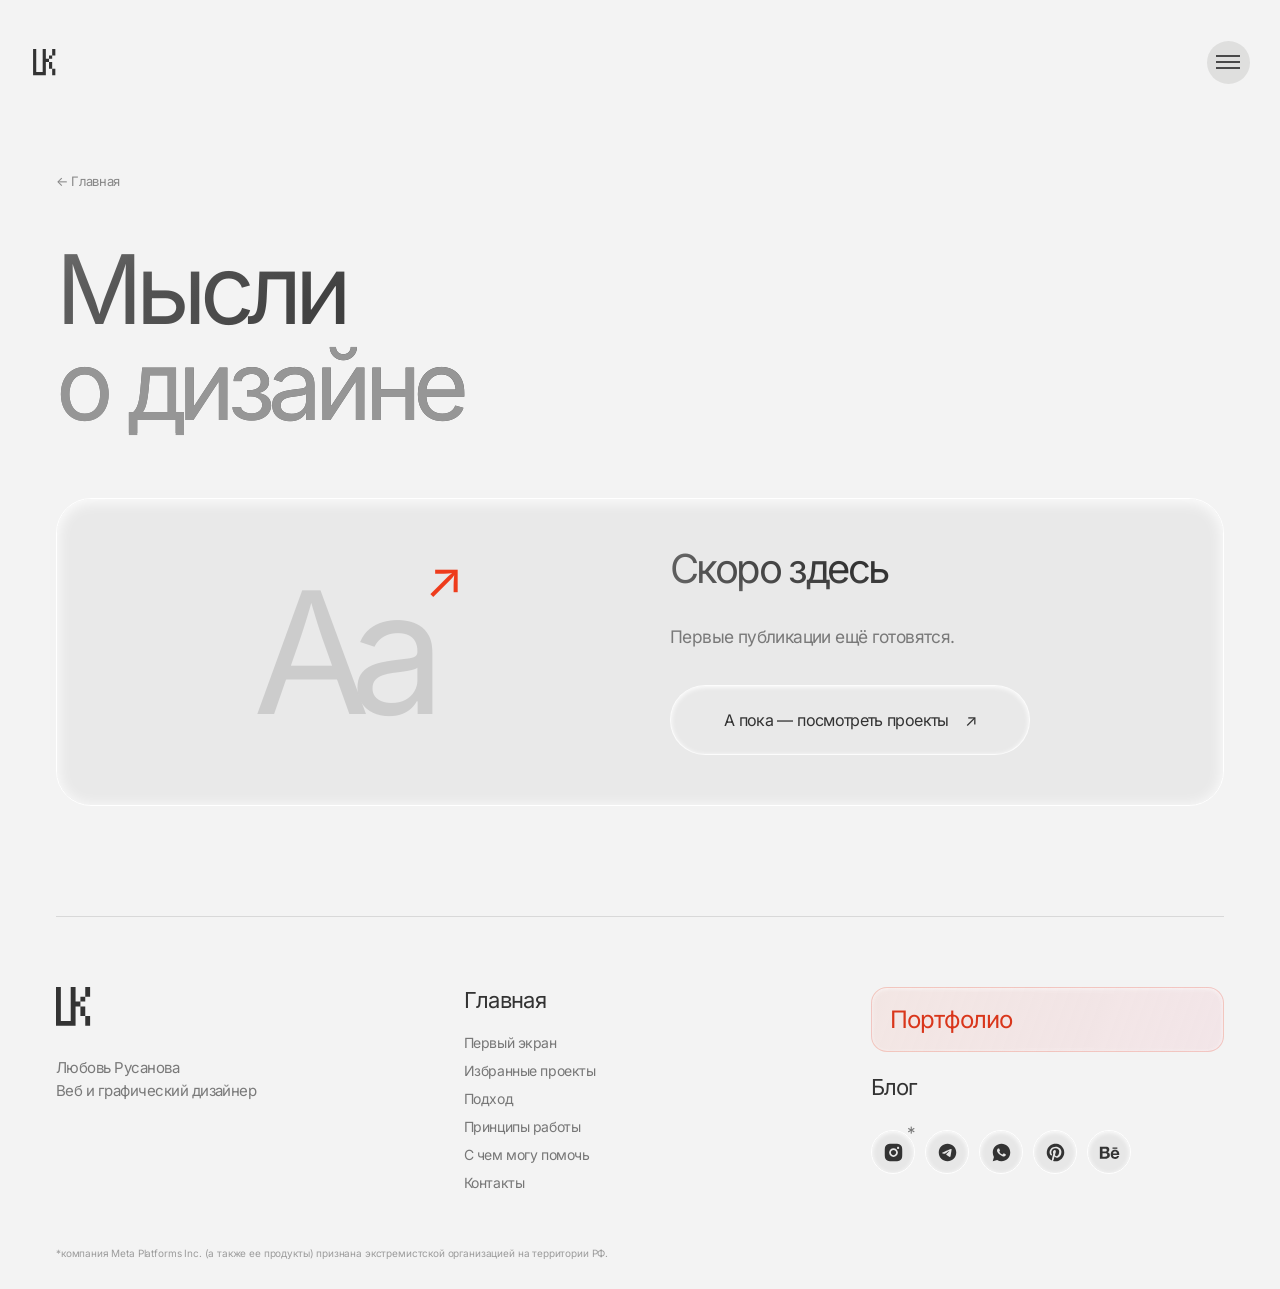
==== commit 7ffeb64b: "Update portfolio projects, navigation and visual refinements" ====
--- a/blog/index.html
+++ b/blog/index.html
@@ -1,8 +1,9 @@
-<!doctype html><html lang="ru"><head><meta charset="UTF-8"><meta name="viewport" content="width=device-width, initial-scale=1"><meta name="theme-color" content="#f3f3f3"><title>Блог — Любовь Русанова</title><meta name="description" content="Блог. Портфолио веб- и графического дизайнера Любови Русановой."><link rel="icon" href="../assets/LK.svg"><link rel="stylesheet" href="../style.css"><link rel="stylesheet" href="../sections.css"><link rel="stylesheet" href="../pages.css"></head><body class="inner-page"><header class="header entrance">
-      <a class="logo" href="../#home" aria-label="Любовь Русанова — главная">
-        <img src="../assets/LK.svg" width="21" height="24" alt="LK">
-        <img class="glitch-part glitch-a" src="../assets/LK.svg" alt="" aria-hidden="true">
-        <img class="glitch-part glitch-b" src="../assets/LK.svg" alt="" aria-hidden="true">
+<!doctype html><html lang="ru"><head><meta charset="UTF-8"><meta name="viewport" content="width=device-width, initial-scale=1"><meta name="theme-color" content="#f3f3f3"><title>Блог — Любовь Русанова</title><meta name="description" content="Блог. Портфолио веб- и графического дизайнера Любови Русановой."><link rel="icon" href="/assets/LK.svg"><link rel="stylesheet" href="/style.css"><link rel="stylesheet" href="/sections.css"><link rel="stylesheet" href="/pages.css"><link rel="stylesheet" href="/refinements.css">
+</head><body class="inner-page"><header class="header entrance">
+      <a class="logo" href="/#home" aria-label="Любовь Русанова — главная">
+        <img src="/assets/LK.svg" width="21" height="24" alt="LK">
+        <img class="glitch-part glitch-a" src="/assets/LK.svg" alt="" aria-hidden="true">
+        <img class="glitch-part glitch-b" src="/assets/LK.svg" alt="" aria-hidden="true">
       </a>
       <button class="menu" type="button" aria-label="Открыть меню" aria-expanded="false" aria-controls="site-menu"><svg class="menu-icon" width="24" height="14" viewBox="0 0 24 14" aria-hidden="true"><path d="M0 1H24 M0 7H24 M0 13H24" fill="none" stroke="currentColor" stroke-width="2" shape-rendering="crispEdges"/></svg></button>
-    </header><nav class="menu-panel" id="site-menu" aria-label="Навигация по сайту" hidden><div class="nav-home"><a href="../">Главная</a><details><summary aria-label="Разделы главной страницы"><span aria-hidden="true">⌄</span></summary><div class="home-subnav"><a href="../#home">Первый экран</a><a href="../#projects">Избранные проекты</a><a href="../#approach">Подход</a><a href="../#collaboration">Принципы работы</a><a href="../#services">С чем могу помочь</a><a href="../#process">Процесс</a><a href="../#about">Обо мне</a><a href="../#contact">Контакты</a></div></details></div><a class="portfolio-nav" href="../portfolio/">Портфолио <span aria-hidden="true">↗</span></a><a class="blog-nav" href="./">Блог <span aria-hidden="true">↗</span></a><div class="nav-socials" aria-label="Социальные сети"><a class="social-circle" href="https://www.instagram.com/lyubakravchuk" target="_blank" rel="noopener noreferrer" aria-label="Instagram*"><svg viewBox="0 0 24 24" fill="none" stroke="currentColor" stroke-width="1.5" stroke-linecap="round" stroke-linejoin="round" aria-hidden="true"><rect x="4" y="4" width="16" height="16" rx="5"/><circle cx="12" cy="12" r="4"/><circle cx="17" cy="7" r=".8" fill="currentColor" stroke="none"/></svg><sup aria-hidden="true">*</sup></a><a class="social-circle" href="https://t.me/lyubakravchuk" target="_blank" rel="noopener noreferrer" aria-label="Telegram"><svg viewBox="0 0 24 24" fill="none" stroke="currentColor" stroke-width="1.5" stroke-linecap="round" stroke-linejoin="round" aria-hidden="true"><path d="m3 11 18-7-4 17-6-5-4 3 1-6 10-7-8 9"/></svg></a><a class="social-circle" href="https://wa.me/77751026931?text=" target="_blank" rel="noopener noreferrer" aria-label="WhatsApp"><svg viewBox="0 0 24 24" fill="none" stroke="currentColor" stroke-width="1.5" stroke-linecap="round" stroke-linejoin="round" aria-hidden="true"><path d="M5 18 3 22l5-2a9 9 0 1 0-3-2Z"/><path d="M8 7c-2 3 2 8 6 9 2 1 3-2 2-3l-2-1-1 2-4-4 1-1Z"/></svg></a><a class="social-circle" href="https://ru.pinterest.com/lubovwebdesign/" target="_blank" rel="noopener noreferrer" aria-label="Pinterest"><svg viewBox="0 0 24 24" fill="none" stroke="currentColor" stroke-width="1.5" stroke-linecap="round" stroke-linejoin="round" aria-hidden="true"><path d="m9 22 3-13m-2 6c1 3 7 1 7-5 0-7-11-7-11 0 0 2 1 3 2 3"/></svg></a><button class="social-circle" type="button" disabled aria-label="Behance — ссылка пока не добавлена" title="Ссылка на Behance пока не добавлена"><svg viewBox="0 0 24 24" fill="none" stroke="currentColor" stroke-width="1.5" stroke-linecap="round" stroke-linejoin="round" aria-hidden="true"><path d="M3 5h5c5 0 5 6 0 6H3Zm0 6h5c5 0 5 7 0 7H3Zm12-5h6M14 13h8c0-6-9-5-9 1 0 5 6 6 9 3"/></svg></button></div></nav><main><section class="blog-page page-shell"><a class="back-link" href="../">← Главная</a><span class="eyebrow">Блог</span><h1>Мысли<br><span class="muted">о дизайне</span></h1><div class="blog-empty"><span class="blog-mark" aria-hidden="true">Aa<span>↗</span></span><h2>Скоро здесь</h2><p>Первые публикации ещё готовятся.</p><a class="soft-button" href="../portfolio/">А пока — посмотреть проекты <span aria-hidden="true">↗</span></a></div></section></main><footer class="site-footer"><div class="footer-main"><div class="footer-brand"><a href="../" aria-label="На главную"><img src="../assets/LK.svg" width="35" height="40" alt="LK"></a><p>Любовь Русанова<br>Веб и графический дизайнер</p></div><nav class="footer-home" aria-label="Разделы главной"><a class="footer-heading" href="../">Главная</a><a href="../#home">Первый экран</a><a href="../#projects">Избранные проекты</a><a href="../#approach">Подход</a><a href="../#collaboration">Принципы работы</a><a href="../#services">С чем могу помочь</a><a href="../#process">Процесс</a><a href="../#about">Обо мне</a><a href="../#contact">Контакты</a></nav><div class="footer-other"><a class="portfolio-nav" href="../portfolio/">Портфолио <span aria-hidden="true">↗</span></a><a href="./">Блог</a><div class="nav-socials" aria-label="Социальные сети"><a class="social-circle" href="https://www.instagram.com/lyubakravchuk" target="_blank" rel="noopener noreferrer" aria-label="Instagram*"><svg viewBox="0 0 24 24" fill="none" stroke="currentColor" stroke-width="1.5" stroke-linecap="round" stroke-linejoin="round" aria-hidden="true"><rect x="4" y="4" width="16" height="16" rx="5"/><circle cx="12" cy="12" r="4"/><circle cx="17" cy="7" r=".8" fill="currentColor" stroke="none"/></svg><sup aria-hidden="true">*</sup></a><a class="social-circle" href="https://t.me/lyubakravchuk" target="_blank" rel="noopener noreferrer" aria-label="Telegram"><svg viewBox="0 0 24 24" fill="none" stroke="currentColor" stroke-width="1.5" stroke-linecap="round" stroke-linejoin="round" aria-hidden="true"><path d="m3 11 18-7-4 17-6-5-4 3 1-6 10-7-8 9"/></svg></a><a class="social-circle" href="https://wa.me/77751026931?text=" target="_blank" rel="noopener noreferrer" aria-label="WhatsApp"><svg viewBox="0 0 24 24" fill="none" stroke="currentColor" stroke-width="1.5" stroke-linecap="round" stroke-linejoin="round" aria-hidden="true"><path d="M5 18 3 22l5-2a9 9 0 1 0-3-2Z"/><path d="M8 7c-2 3 2 8 6 9 2 1 3-2 2-3l-2-1-1 2-4-4 1-1Z"/></svg></a><a class="social-circle" href="https://ru.pinterest.com/lubovwebdesign/" target="_blank" rel="noopener noreferrer" aria-label="Pinterest"><svg viewBox="0 0 24 24" fill="none" stroke="currentColor" stroke-width="1.5" stroke-linecap="round" stroke-linejoin="round" aria-hidden="true"><path d="m9 22 3-13m-2 6c1 3 7 1 7-5 0-7-11-7-11 0 0 2 1 3 2 3"/></svg></a><button class="social-circle" type="button" disabled aria-label="Behance — ссылка пока не добавлена" title="Ссылка на Behance пока не добавлена"><svg viewBox="0 0 24 24" fill="none" stroke="currentColor" stroke-width="1.5" stroke-linecap="round" stroke-linejoin="round" aria-hidden="true"><path d="M3 5h5c5 0 5 6 0 6H3Zm0 6h5c5 0 5 7 0 7H3Zm12-5h6M14 13h8c0-6-9-5-9 1 0 5 6 6 9 3"/></svg></button></div></div></div><p class="legal-note">*компания Meta Platforms Inc. (а также ее продукты) признана экстремистской организацией на территории РФ.</p></footer><script src="../script.js"></script></body></html>+    </header><nav class="menu-panel" id="site-menu" aria-label="Навигация по сайту" hidden><div class="nav-home"><a href="/">Главная</a><details><summary aria-label="Разделы главной страницы"><svg class="home-chevron" viewBox="0 0 24 24" aria-hidden="true"><path d="m6 9 6 6 6-6"/></svg></summary><div class="home-subnav"><a href="/#home">Первый экран</a><a href="/#projects">Избранные проекты</a><a href="/#approach">Подход</a><a href="/#collaboration">Принципы работы</a><a href="/#services">С чем могу помочь</a><a href="/#contact">Контакты</a></div></details></div><a class="portfolio-nav" href="/#projects">Портфолио <span class="portfolio-arrow" aria-hidden="true">→</span></a><a class="blog-nav" href="/blog/">Блог <span class="nav-arrow" aria-hidden="true">→</span></a><div class="nav-socials" aria-label="Социальные сети"><a class="social-circle" href="https://www.instagram.com/lyubakravchuk" target="_blank" rel="noopener noreferrer" aria-label="Instagram*"><svg aria-hidden="true" viewBox="0 0 24 24" fill="currentColor" xmlns="http://www.w3.org/2000/svg"><path d="M13.0281 2.00073C14.1535 2.00259 14.7238 2.00855 15.2166 2.02322L15.4107 2.02956C15.6349 2.03753 15.8561 2.04753 16.1228 2.06003C17.1869 2.1092 17.9128 2.27753 18.5503 2.52503C19.2094 2.7792 19.7661 3.12253 20.3219 3.67837C20.8769 4.2342 21.2203 4.79253 21.4753 5.45003C21.7219 6.0867 21.8903 6.81337 21.9403 7.87753C21.9522 8.1442 21.9618 8.3654 21.9697 8.58964L21.976 8.78373C21.9906 9.27647 21.9973 9.84686 21.9994 10.9723L22.0002 11.7179C22.0003 11.809 22.0003 11.903 22.0003 12L22.0002 12.2821L21.9996 13.0278C21.9977 14.1532 21.9918 14.7236 21.9771 15.2163L21.9707 15.4104C21.9628 15.6347 21.9528 15.8559 21.9403 16.1225C21.8911 17.1867 21.7219 17.9125 21.4753 18.55C21.2211 19.2092 20.8769 19.7659 20.3219 20.3217C19.7661 20.8767 19.2069 21.22 18.5503 21.475C17.9128 21.7217 17.1869 21.89 16.1228 21.94C15.8561 21.9519 15.6349 21.9616 15.4107 21.9694L15.2166 21.9757C14.7238 21.9904 14.1535 21.997 13.0281 21.9992L12.2824 22C12.1913 22 12.0973 22 12.0003 22L11.7182 22L10.9725 21.9993C9.8471 21.9975 9.27672 21.9915 8.78397 21.9768L8.58989 21.9705C8.36564 21.9625 8.14444 21.9525 7.87778 21.94C6.81361 21.8909 6.08861 21.7217 5.45028 21.475C4.79194 21.2209 4.23444 20.8767 3.67861 20.3217C3.12278 19.7659 2.78028 19.2067 2.52528 18.55C2.27778 17.9125 2.11028 17.1867 2.06028 16.1225C2.0484 15.8559 2.03871 15.6347 2.03086 15.4104L2.02457 15.2163C2.00994 14.7236 2.00327 14.1532 2.00111 13.0278L2.00098 10.9723C2.00284 9.84686 2.00879 9.27647 2.02346 8.78373L2.02981 8.58964C2.03778 8.3654 2.04778 8.1442 2.06028 7.87753C2.10944 6.81253 2.27778 6.08753 2.52528 5.45003C2.77944 4.7917 3.12278 4.2342 3.67861 3.67837C4.23444 3.12253 4.79278 2.78003 5.45028 2.52503C6.08778 2.27753 6.81278 2.11003 7.87778 2.06003C8.14444 2.04816 8.36564 2.03847 8.58989 2.03062L8.78397 2.02433C9.27672 2.00969 9.8471 2.00302 10.9725 2.00086L13.0281 2.00073ZM12.0003 7.00003C9.23738 7.00003 7.00028 9.23956 7.00028 12C7.00028 14.7629 9.23981 17 12.0003 17C14.7632 17 17.0003 14.7605 17.0003 12C17.0003 9.23713 14.7607 7.00003 12.0003 7.00003ZM12.0003 9.00003C13.6572 9.00003 15.0003 10.3427 15.0003 12C15.0003 13.6569 13.6576 15 12.0003 15C10.3434 15 9.00028 13.6574 9.00028 12C9.00028 10.3431 10.3429 9.00003 12.0003 9.00003ZM17.2503 5.50003C16.561 5.50003 16.0003 6.05994 16.0003 6.74918C16.0003 7.43843 16.5602 7.9992 17.2503 7.9992C17.9395 7.9992 18.5003 7.4393 18.5003 6.74918C18.5003 6.05994 17.9386 5.49917 17.2503 5.50003Z"/></svg><sup aria-hidden="true">*</sup></a><a class="social-circle" href="https://t.me/lyubakravchuk" target="_blank" rel="noopener noreferrer" aria-label="Telegram"><svg aria-hidden="true" viewBox="0 0 24 24" fill="currentColor" xmlns="http://www.w3.org/2000/svg"><path d="M22 12C22 17.5228 17.5228 22 12 22C6.47715 22 2 17.5228 2 12C2 6.47715 6.47715 2 12 2C17.5228 2 22 6.47715 22 12ZM12.3584 9.38246C11.3857 9.78702 9.4418 10.6244 6.5266 11.8945C6.05321 12.0827 5.80524 12.2669 5.78266 12.4469C5.74451 12.7513 6.12561 12.8711 6.64458 13.0343C6.71517 13.0565 6.78832 13.0795 6.8633 13.1039C7.37388 13.2698 8.06071 13.464 8.41776 13.4717C8.74164 13.4787 9.10313 13.3452 9.50222 13.0711C12.226 11.2325 13.632 10.3032 13.7203 10.2832C13.7826 10.269 13.8689 10.2513 13.9273 10.3032C13.9858 10.3552 13.98 10.4536 13.9739 10.48C13.9361 10.641 12.4401 12.0318 11.666 12.7515C11.4351 12.9661 11.2101 13.1853 10.9833 13.4039C10.509 13.8611 10.1533 14.204 11.003 14.764C11.8644 15.3317 12.7323 15.8982 13.5724 16.4971C13.9867 16.7925 14.359 17.0579 14.8188 17.0156C15.0861 16.991 15.3621 16.7397 15.5022 15.9903C15.8335 14.2193 16.4847 10.3821 16.6352 8.80083C16.6484 8.6623 16.6318 8.485 16.6185 8.40717C16.6052 8.32934 16.5773 8.21844 16.4762 8.13635C16.3563 8.03913 16.1714 8.01863 16.0887 8.02009C15.7125 8.02672 15.1355 8.22737 12.3584 9.38246Z"/></svg></a><a class="social-circle" href="https://wa.me/77751026931?text=" target="_blank" rel="noopener noreferrer" aria-label="WhatsApp"><svg aria-hidden="true" viewBox="0 0 24 24" fill="currentColor" xmlns="http://www.w3.org/2000/svg"><path d="M12.001 2C17.5238 2 22.001 6.47715 22.001 12C22.001 17.5228 17.5238 22 12.001 22C10.1671 22 8.44851 21.5064 6.97086 20.6447L2.00516 22L3.35712 17.0315C2.49494 15.5536 2.00098 13.8345 2.00098 12C2.00098 6.47715 6.47813 2 12.001 2ZM8.59339 7.30019L8.39232 7.30833C8.26293 7.31742 8.13607 7.34902 8.02057 7.40811C7.93392 7.45244 7.85348 7.51651 7.72709 7.63586C7.60774 7.74855 7.53857 7.84697 7.46569 7.94186C7.09599 8.4232 6.89729 9.01405 6.90098 9.62098C6.90299 10.1116 7.03043 10.5884 7.23169 11.0336C7.63982 11.9364 8.31288 12.8908 9.20194 13.7759C9.4155 13.9885 9.62473 14.2034 9.85034 14.402C10.9538 15.3736 12.2688 16.0742 13.6907 16.4482C13.6907 16.4482 14.2507 16.5342 14.2589 16.5347C14.4444 16.5447 14.6296 16.5313 14.8153 16.5218C15.1066 16.5068 15.391 16.428 15.6484 16.2909C15.8139 16.2028 15.8922 16.159 16.0311 16.0714C16.0311 16.0714 16.0737 16.0426 16.1559 15.9814C16.2909 15.8808 16.3743 15.81 16.4866 15.6934C16.5694 15.6074 16.6406 15.5058 16.6956 15.3913C16.7738 15.2281 16.8525 14.9166 16.8838 14.6579C16.9077 14.4603 16.9005 14.3523 16.8979 14.2854C16.8936 14.1778 16.8047 14.0671 16.7073 14.0201L16.1258 13.7587C16.1258 13.7587 15.2563 13.3803 14.7245 13.1377C14.6691 13.1124 14.6085 13.1007 14.5476 13.097C14.4142 13.0888 14.2647 13.1236 14.1696 13.2238C14.1646 13.2218 14.0984 13.279 13.3749 14.1555C13.335 14.2032 13.2415 14.3069 13.0798 14.2972C13.0554 14.2955 13.0311 14.292 13.0074 14.2858C12.9419 14.2685 12.8781 14.2457 12.8157 14.2193C12.692 14.1668 12.6486 14.1469 12.5641 14.1105C11.9868 13.8583 11.457 13.5209 10.9887 13.108C10.8631 12.9974 10.7463 12.8783 10.6259 12.7616C10.2057 12.3543 9.86169 11.9211 9.60577 11.4938C9.5918 11.4705 9.57027 11.4368 9.54708 11.3991C9.50521 11.331 9.45903 11.25 9.44455 11.1944C9.40738 11.0473 9.50599 10.9291 9.50599 10.9291C9.50599 10.9291 9.74939 10.663 9.86248 10.5183C9.97128 10.379 10.0652 10.2428 10.125 10.1457C10.2428 9.95633 10.2801 9.76062 10.2182 9.60963C9.93764 8.92565 9.64818 8.24536 9.34986 7.56894C9.29098 7.43545 9.11585 7.33846 8.95659 7.32007C8.90265 7.31384 8.84875 7.30758 8.79459 7.30402C8.66053 7.29748 8.5262 7.29892 8.39232 7.30833L8.59339 7.30019Z"/></svg></a><a class="social-circle" href="https://ru.pinterest.com/lubovwebdesign/" target="_blank" rel="noopener noreferrer" aria-label="Pinterest"><svg aria-hidden="true" viewBox="0 0 24 24" fill="currentColor" xmlns="http://www.w3.org/2000/svg"><path d="M13.3717 2.09442C8.42512 1.41268 3.73383 4.48505 2.38064 9.29256C1.02745 14.1001 3.42711 19.1692 8.00271 21.1689C7.94264 20.4008 7.99735 19.628 8.16502 18.8761C8.34964 18.0374 9.46121 13.4132 9.46121 13.4132C9.23971 12.9173 9.12893 12.379 9.13659 11.8359C9.13659 10.3509 9.99353 9.24295 11.0597 9.24295C11.4472 9.23718 11.8181 9.40028 12.0758 9.68981C12.3335 9.97934 12.4526 10.3667 12.402 10.751C12.402 11.6512 11.8236 13.0131 11.5228 14.2903C11.4014 14.7656 11.5131 15.2703 11.8237 15.65C12.1343 16.0296 12.6069 16.2389 13.0967 16.2139C14.9944 16.2139 16.2675 13.7825 16.2675 10.9126C16.2675 8.71205 14.8098 7.0655 12.1243 7.0655C10.826 7.01531 9.56388 7.4996 8.63223 8.40543C7.70057 9.31126 7.18084 10.5595 7.19423 11.859C7.16563 12.5722 7.39566 13.2717 7.84194 13.8287C8.01361 13.9564 8.07985 14.1825 8.00425 14.3827C7.9581 14.5673 7.84194 15.0059 7.79578 15.1675C7.77632 15.278 7.70559 15.3728 7.60516 15.4228C7.50473 15.4729 7.38651 15.4724 7.28654 15.4214C5.9019 14.8674 5.24957 13.3439 5.24957 11.6051C5.24957 8.75822 7.63424 5.3497 12.4036 5.3497C16.1998 5.3497 18.723 8.1273 18.723 11.0972C18.723 15.0059 16.5468 17.9451 13.3298 17.9451C12.3526 17.9761 11.4273 17.5061 10.8759 16.6986C10.8759 16.6986 10.2974 19.0146 10.1835 19.4531C9.95101 20.2099 9.60779 20.9281 9.16505 21.5844C10.0877 21.8643 11.0471 22.0044 12.0113 22C14.6636 22.0017 17.2078 20.9484 19.0829 19.072C20.958 17.1957 22.0099 14.6504 22.0069 11.9975C22.004 7.00306 18.3183 2.77616 13.3717 2.09442Z"/></svg></a><a class="social-circle" href="https://www.behance.net/lyubakravchuk" target="_blank" rel="noopener noreferrer" aria-label="Behance"><svg aria-hidden="true" viewBox="0 0 24 24" fill="currentColor" xmlns="http://www.w3.org/2000/svg"><path d="M7.44262 5.34998C8.08197 5.34998 8.67213 5.39945 9.21311 5.54786C9.7541 5.6468 10.1967 5.84468 10.5902 6.09203C10.9836 6.33938 11.2787 6.68566 11.4754 7.13089C11.6721 7.57612 11.7705 8.12029 11.7705 8.71393C11.7705 9.40651 11.623 10.0002 11.2787 10.4454C10.9836 10.8906 10.4918 11.2864 9.90164 11.5832C10.7377 11.8305 11.377 12.2758 11.7705 12.8694C12.1639 13.463 12.4098 14.2051 12.4098 15.0461C12.4098 15.7387 12.2623 16.3323 12.0164 16.827C11.7705 17.3217 11.377 17.7669 10.9344 18.0638C10.4918 18.3606 9.95082 18.6079 9.36066 18.7563C8.77049 18.9047 8.18033 19.0037 7.59016 19.0037H1V5.34998H7.44262ZM7.04918 10.8906C7.59016 10.8906 8.03279 10.7422 8.37705 10.4949C8.72131 10.2475 8.86885 9.80227 8.86885 9.2581C8.86885 8.96128 8.81967 8.66446 8.72131 8.46658C8.62295 8.2687 8.47541 8.12029 8.27869 7.97188C8.08197 7.87294 7.88525 7.774 7.63934 7.72453C7.39344 7.67506 7.14754 7.67506 6.85246 7.67506H4V10.8906H7.04918ZM7.19672 16.7281C7.4918 16.7281 7.78689 16.6786 8.03279 16.6291C8.27869 16.5797 8.52459 16.4807 8.72131 16.3323C8.91803 16.1839 9.06557 16.0355 9.21311 15.7881C9.31148 15.5408 9.40984 15.244 9.40984 14.8977C9.40984 14.2051 9.21312 13.7104 8.81967 13.3641C8.42623 13.0673 7.88525 12.9189 7.2459 12.9189H4V16.7281H7.19672ZM16.6885 16.6786C17.082 17.0744 17.6721 17.2722 18.459 17.2722C19 17.2722 19.4918 17.1238 19.8852 16.8765C20.2787 16.5797 20.5246 16.2828 20.623 15.986H23.0328C22.6393 17.1733 22.0492 18.0143 21.2623 18.5585C20.4754 19.0532 19.541 19.35 18.4098 19.35C17.6229 19.35 16.9344 19.2016 16.2951 18.9542C15.6557 18.7069 15.1639 18.3606 14.7213 17.8659C14.2787 17.4206 13.9344 16.8765 13.7377 16.2334C13.4918 15.5903 13.3934 14.8977 13.3934 14.1062C13.3934 13.3641 13.4918 12.6715 13.7377 12.0284C13.9836 11.3853 14.3279 10.8411 14.7705 10.3464C15.2131 9.90121 15.7541 9.50545 16.3443 9.2581C16.9836 9.01075 17.6229 8.86234 18.4098 8.86234C19.2459 8.86234 19.9836 9.01075 20.623 9.35704C21.2623 9.70333 21.7541 10.0991 22.1475 10.6927C22.541 11.2369 22.8361 11.88 23.0328 12.5726C23.1311 13.2652 23.1803 13.9577 23.1311 14.7493H16C16 15.5408 16.2951 16.2828 16.6885 16.6786ZM19.7869 11.4843C19.4426 11.138 18.9016 10.9401 18.2623 10.9401C17.8197 10.9401 17.4754 11.039 17.1803 11.1874C16.8852 11.3358 16.6885 11.5337 16.4918 11.7316C16.2951 11.9295 16.1967 12.1768 16.1475 12.4242C16.0984 12.6715 16.0492 12.8694 16.0492 13.0673H20.4754C20.3771 12.3252 20.1311 11.8305 19.7869 11.4843ZM15.459 6.2899H20.9672V7.62559H15.459V6.2899Z"/></svg></a></div></nav><main><section class="blog-page page-shell"><a class="back-link" href="/">← Главная</a><h1>Мысли<br><span class="muted">о дизайне</span></h1><div class="blog-empty"><span class="blog-mark" aria-hidden="true">Aa<span>↗</span></span><h2>Скоро здесь</h2><p>Первые публикации ещё готовятся.</p><a class="soft-button" href="/#projects">А пока — посмотреть проекты <span aria-hidden="true">↗</span></a></div></section></main><footer class="site-footer"><div class="footer-main"><div class="footer-brand"><a href="/" aria-label="На главную"><img src="/assets/LK.svg" width="35" height="40" alt="LK"></a><p>Любовь Русанова<br>Веб и графический дизайнер</p></div><nav class="footer-home" aria-label="Разделы главной"><a class="footer-heading" href="/">Главная</a><a href="/#home">Первый экран</a><a href="/#projects">Избранные проекты</a><a href="/#approach">Подход</a><a href="/#collaboration">Принципы работы</a><a href="/#services">С чем могу помочь</a><a href="/#contact">Контакты</a></nav><div class="footer-other"><a class="portfolio-nav" href="/#projects">Портфолио <span class="portfolio-arrow" aria-hidden="true">→</span></a><a href="/blog/">Блог</a><div class="nav-socials" aria-label="Социальные сети"><a class="social-circle" href="https://www.instagram.com/lyubakravchuk" target="_blank" rel="noopener noreferrer" aria-label="Instagram*"><svg aria-hidden="true" viewBox="0 0 24 24" fill="currentColor" xmlns="http://www.w3.org/2000/svg"><path d="M13.0281 2.00073C14.1535 2.00259 14.7238 2.00855 15.2166 2.02322L15.4107 2.02956C15.6349 2.03753 15.8561 2.04753 16.1228 2.06003C17.1869 2.1092 17.9128 2.27753 18.5503 2.52503C19.2094 2.7792 19.7661 3.12253 20.3219 3.67837C20.8769 4.2342 21.2203 4.79253 21.4753 5.45003C21.7219 6.0867 21.8903 6.81337 21.9403 7.87753C21.9522 8.1442 21.9618 8.3654 21.9697 8.58964L21.976 8.78373C21.9906 9.27647 21.9973 9.84686 21.9994 10.9723L22.0002 11.7179C22.0003 11.809 22.0003 11.903 22.0003 12L22.0002 12.2821L21.9996 13.0278C21.9977 14.1532 21.9918 14.7236 21.9771 15.2163L21.9707 15.4104C21.9628 15.6347 21.9528 15.8559 21.9403 16.1225C21.8911 17.1867 21.7219 17.9125 21.4753 18.55C21.2211 19.2092 20.8769 19.7659 20.3219 20.3217C19.7661 20.8767 19.2069 21.22 18.5503 21.475C17.9128 21.7217 17.1869 21.89 16.1228 21.94C15.8561 21.9519 15.6349 21.9616 15.4107 21.9694L15.2166 21.9757C14.7238 21.9904 14.1535 21.997 13.0281 21.9992L12.2824 22C12.1913 22 12.0973 22 12.0003 22L11.7182 22L10.9725 21.9993C9.8471 21.9975 9.27672 21.9915 8.78397 21.9768L8.58989 21.9705C8.36564 21.9625 8.14444 21.9525 7.87778 21.94C6.81361 21.8909 6.08861 21.7217 5.45028 21.475C4.79194 21.2209 4.23444 20.8767 3.67861 20.3217C3.12278 19.7659 2.78028 19.2067 2.52528 18.55C2.27778 17.9125 2.11028 17.1867 2.06028 16.1225C2.0484 15.8559 2.03871 15.6347 2.03086 15.4104L2.02457 15.2163C2.00994 14.7236 2.00327 14.1532 2.00111 13.0278L2.00098 10.9723C2.00284 9.84686 2.00879 9.27647 2.02346 8.78373L2.02981 8.58964C2.03778 8.3654 2.04778 8.1442 2.06028 7.87753C2.10944 6.81253 2.27778 6.08753 2.52528 5.45003C2.77944 4.7917 3.12278 4.2342 3.67861 3.67837C4.23444 3.12253 4.79278 2.78003 5.45028 2.52503C6.08778 2.27753 6.81278 2.11003 7.87778 2.06003C8.14444 2.04816 8.36564 2.03847 8.58989 2.03062L8.78397 2.02433C9.27672 2.00969 9.8471 2.00302 10.9725 2.00086L13.0281 2.00073ZM12.0003 7.00003C9.23738 7.00003 7.00028 9.23956 7.00028 12C7.00028 14.7629 9.23981 17 12.0003 17C14.7632 17 17.0003 14.7605 17.0003 12C17.0003 9.23713 14.7607 7.00003 12.0003 7.00003ZM12.0003 9.00003C13.6572 9.00003 15.0003 10.3427 15.0003 12C15.0003 13.6569 13.6576 15 12.0003 15C10.3434 15 9.00028 13.6574 9.00028 12C9.00028 10.3431 10.3429 9.00003 12.0003 9.00003ZM17.2503 5.50003C16.561 5.50003 16.0003 6.05994 16.0003 6.74918C16.0003 7.43843 16.5602 7.9992 17.2503 7.9992C17.9395 7.9992 18.5003 7.4393 18.5003 6.74918C18.5003 6.05994 17.9386 5.49917 17.2503 5.50003Z"/></svg><sup aria-hidden="true">*</sup></a><a class="social-circle" href="https://t.me/lyubakravchuk" target="_blank" rel="noopener noreferrer" aria-label="Telegram"><svg aria-hidden="true" viewBox="0 0 24 24" fill="currentColor" xmlns="http://www.w3.org/2000/svg"><path d="M22 12C22 17.5228 17.5228 22 12 22C6.47715 22 2 17.5228 2 12C2 6.47715 6.47715 2 12 2C17.5228 2 22 6.47715 22 12ZM12.3584 9.38246C11.3857 9.78702 9.4418 10.6244 6.5266 11.8945C6.05321 12.0827 5.80524 12.2669 5.78266 12.4469C5.74451 12.7513 6.12561 12.8711 6.64458 13.0343C6.71517 13.0565 6.78832 13.0795 6.8633 13.1039C7.37388 13.2698 8.06071 13.464 8.41776 13.4717C8.74164 13.4787 9.10313 13.3452 9.50222 13.0711C12.226 11.2325 13.632 10.3032 13.7203 10.2832C13.7826 10.269 13.8689 10.2513 13.9273 10.3032C13.9858 10.3552 13.98 10.4536 13.9739 10.48C13.9361 10.641 12.4401 12.0318 11.666 12.7515C11.4351 12.9661 11.2101 13.1853 10.9833 13.4039C10.509 13.8611 10.1533 14.204 11.003 14.764C11.8644 15.3317 12.7323 15.8982 13.5724 16.4971C13.9867 16.7925 14.359 17.0579 14.8188 17.0156C15.0861 16.991 15.3621 16.7397 15.5022 15.9903C15.8335 14.2193 16.4847 10.3821 16.6352 8.80083C16.6484 8.6623 16.6318 8.485 16.6185 8.40717C16.6052 8.32934 16.5773 8.21844 16.4762 8.13635C16.3563 8.03913 16.1714 8.01863 16.0887 8.02009C15.7125 8.02672 15.1355 8.22737 12.3584 9.38246Z"/></svg></a><a class="social-circle" href="https://wa.me/77751026931?text=" target="_blank" rel="noopener noreferrer" aria-label="WhatsApp"><svg aria-hidden="true" viewBox="0 0 24 24" fill="currentColor" xmlns="http://www.w3.org/2000/svg"><path d="M12.001 2C17.5238 2 22.001 6.47715 22.001 12C22.001 17.5228 17.5238 22 12.001 22C10.1671 22 8.44851 21.5064 6.97086 20.6447L2.00516 22L3.35712 17.0315C2.49494 15.5536 2.00098 13.8345 2.00098 12C2.00098 6.47715 6.47813 2 12.001 2ZM8.59339 7.30019L8.39232 7.30833C8.26293 7.31742 8.13607 7.34902 8.02057 7.40811C7.93392 7.45244 7.85348 7.51651 7.72709 7.63586C7.60774 7.74855 7.53857 7.84697 7.46569 7.94186C7.09599 8.4232 6.89729 9.01405 6.90098 9.62098C6.90299 10.1116 7.03043 10.5884 7.23169 11.0336C7.63982 11.9364 8.31288 12.8908 9.20194 13.7759C9.4155 13.9885 9.62473 14.2034 9.85034 14.402C10.9538 15.3736 12.2688 16.0742 13.6907 16.4482C13.6907 16.4482 14.2507 16.5342 14.2589 16.5347C14.4444 16.5447 14.6296 16.5313 14.8153 16.5218C15.1066 16.5068 15.391 16.428 15.6484 16.2909C15.8139 16.2028 15.8922 16.159 16.0311 16.0714C16.0311 16.0714 16.0737 16.0426 16.1559 15.9814C16.2909 15.8808 16.3743 15.81 16.4866 15.6934C16.5694 15.6074 16.6406 15.5058 16.6956 15.3913C16.7738 15.2281 16.8525 14.9166 16.8838 14.6579C16.9077 14.4603 16.9005 14.3523 16.8979 14.2854C16.8936 14.1778 16.8047 14.0671 16.7073 14.0201L16.1258 13.7587C16.1258 13.7587 15.2563 13.3803 14.7245 13.1377C14.6691 13.1124 14.6085 13.1007 14.5476 13.097C14.4142 13.0888 14.2647 13.1236 14.1696 13.2238C14.1646 13.2218 14.0984 13.279 13.3749 14.1555C13.335 14.2032 13.2415 14.3069 13.0798 14.2972C13.0554 14.2955 13.0311 14.292 13.0074 14.2858C12.9419 14.2685 12.8781 14.2457 12.8157 14.2193C12.692 14.1668 12.6486 14.1469 12.5641 14.1105C11.9868 13.8583 11.457 13.5209 10.9887 13.108C10.8631 12.9974 10.7463 12.8783 10.6259 12.7616C10.2057 12.3543 9.86169 11.9211 9.60577 11.4938C9.5918 11.4705 9.57027 11.4368 9.54708 11.3991C9.50521 11.331 9.45903 11.25 9.44455 11.1944C9.40738 11.0473 9.50599 10.9291 9.50599 10.9291C9.50599 10.9291 9.74939 10.663 9.86248 10.5183C9.97128 10.379 10.0652 10.2428 10.125 10.1457C10.2428 9.95633 10.2801 9.76062 10.2182 9.60963C9.93764 8.92565 9.64818 8.24536 9.34986 7.56894C9.29098 7.43545 9.11585 7.33846 8.95659 7.32007C8.90265 7.31384 8.84875 7.30758 8.79459 7.30402C8.66053 7.29748 8.5262 7.29892 8.39232 7.30833L8.59339 7.30019Z"/></svg></a><a class="social-circle" href="https://ru.pinterest.com/lubovwebdesign/" target="_blank" rel="noopener noreferrer" aria-label="Pinterest"><svg aria-hidden="true" viewBox="0 0 24 24" fill="currentColor" xmlns="http://www.w3.org/2000/svg"><path d="M13.3717 2.09442C8.42512 1.41268 3.73383 4.48505 2.38064 9.29256C1.02745 14.1001 3.42711 19.1692 8.00271 21.1689C7.94264 20.4008 7.99735 19.628 8.16502 18.8761C8.34964 18.0374 9.46121 13.4132 9.46121 13.4132C9.23971 12.9173 9.12893 12.379 9.13659 11.8359C9.13659 10.3509 9.99353 9.24295 11.0597 9.24295C11.4472 9.23718 11.8181 9.40028 12.0758 9.68981C12.3335 9.97934 12.4526 10.3667 12.402 10.751C12.402 11.6512 11.8236 13.0131 11.5228 14.2903C11.4014 14.7656 11.5131 15.2703 11.8237 15.65C12.1343 16.0296 12.6069 16.2389 13.0967 16.2139C14.9944 16.2139 16.2675 13.7825 16.2675 10.9126C16.2675 8.71205 14.8098 7.0655 12.1243 7.0655C10.826 7.01531 9.56388 7.4996 8.63223 8.40543C7.70057 9.31126 7.18084 10.5595 7.19423 11.859C7.16563 12.5722 7.39566 13.2717 7.84194 13.8287C8.01361 13.9564 8.07985 14.1825 8.00425 14.3827C7.9581 14.5673 7.84194 15.0059 7.79578 15.1675C7.77632 15.278 7.70559 15.3728 7.60516 15.4228C7.50473 15.4729 7.38651 15.4724 7.28654 15.4214C5.9019 14.8674 5.24957 13.3439 5.24957 11.6051C5.24957 8.75822 7.63424 5.3497 12.4036 5.3497C16.1998 5.3497 18.723 8.1273 18.723 11.0972C18.723 15.0059 16.5468 17.9451 13.3298 17.9451C12.3526 17.9761 11.4273 17.5061 10.8759 16.6986C10.8759 16.6986 10.2974 19.0146 10.1835 19.4531C9.95101 20.2099 9.60779 20.9281 9.16505 21.5844C10.0877 21.8643 11.0471 22.0044 12.0113 22C14.6636 22.0017 17.2078 20.9484 19.0829 19.072C20.958 17.1957 22.0099 14.6504 22.0069 11.9975C22.004 7.00306 18.3183 2.77616 13.3717 2.09442Z"/></svg></a><a class="social-circle" href="https://www.behance.net/lyubakravchuk" target="_blank" rel="noopener noreferrer" aria-label="Behance"><svg aria-hidden="true" viewBox="0 0 24 24" fill="currentColor" xmlns="http://www.w3.org/2000/svg"><path d="M7.44262 5.34998C8.08197 5.34998 8.67213 5.39945 9.21311 5.54786C9.7541 5.6468 10.1967 5.84468 10.5902 6.09203C10.9836 6.33938 11.2787 6.68566 11.4754 7.13089C11.6721 7.57612 11.7705 8.12029 11.7705 8.71393C11.7705 9.40651 11.623 10.0002 11.2787 10.4454C10.9836 10.8906 10.4918 11.2864 9.90164 11.5832C10.7377 11.8305 11.377 12.2758 11.7705 12.8694C12.1639 13.463 12.4098 14.2051 12.4098 15.0461C12.4098 15.7387 12.2623 16.3323 12.0164 16.827C11.7705 17.3217 11.377 17.7669 10.9344 18.0638C10.4918 18.3606 9.95082 18.6079 9.36066 18.7563C8.77049 18.9047 8.18033 19.0037 7.59016 19.0037H1V5.34998H7.44262ZM7.04918 10.8906C7.59016 10.8906 8.03279 10.7422 8.37705 10.4949C8.72131 10.2475 8.86885 9.80227 8.86885 9.2581C8.86885 8.96128 8.81967 8.66446 8.72131 8.46658C8.62295 8.2687 8.47541 8.12029 8.27869 7.97188C8.08197 7.87294 7.88525 7.774 7.63934 7.72453C7.39344 7.67506 7.14754 7.67506 6.85246 7.67506H4V10.8906H7.04918ZM7.19672 16.7281C7.4918 16.7281 7.78689 16.6786 8.03279 16.6291C8.27869 16.5797 8.52459 16.4807 8.72131 16.3323C8.91803 16.1839 9.06557 16.0355 9.21311 15.7881C9.31148 15.5408 9.40984 15.244 9.40984 14.8977C9.40984 14.2051 9.21312 13.7104 8.81967 13.3641C8.42623 13.0673 7.88525 12.9189 7.2459 12.9189H4V16.7281H7.19672ZM16.6885 16.6786C17.082 17.0744 17.6721 17.2722 18.459 17.2722C19 17.2722 19.4918 17.1238 19.8852 16.8765C20.2787 16.5797 20.5246 16.2828 20.623 15.986H23.0328C22.6393 17.1733 22.0492 18.0143 21.2623 18.5585C20.4754 19.0532 19.541 19.35 18.4098 19.35C17.6229 19.35 16.9344 19.2016 16.2951 18.9542C15.6557 18.7069 15.1639 18.3606 14.7213 17.8659C14.2787 17.4206 13.9344 16.8765 13.7377 16.2334C13.4918 15.5903 13.3934 14.8977 13.3934 14.1062C13.3934 13.3641 13.4918 12.6715 13.7377 12.0284C13.9836 11.3853 14.3279 10.8411 14.7705 10.3464C15.2131 9.90121 15.7541 9.50545 16.3443 9.2581C16.9836 9.01075 17.6229 8.86234 18.4098 8.86234C19.2459 8.86234 19.9836 9.01075 20.623 9.35704C21.2623 9.70333 21.7541 10.0991 22.1475 10.6927C22.541 11.2369 22.8361 11.88 23.0328 12.5726C23.1311 13.2652 23.1803 13.9577 23.1311 14.7493H16C16 15.5408 16.2951 16.2828 16.6885 16.6786ZM19.7869 11.4843C19.4426 11.138 18.9016 10.9401 18.2623 10.9401C17.8197 10.9401 17.4754 11.039 17.1803 11.1874C16.8852 11.3358 16.6885 11.5337 16.4918 11.7316C16.2951 11.9295 16.1967 12.1768 16.1475 12.4242C16.0984 12.6715 16.0492 12.8694 16.0492 13.0673H20.4754C20.3771 12.3252 20.1311 11.8305 19.7869 11.4843ZM15.459 6.2899H20.9672V7.62559H15.459V6.2899Z"/></svg></a></div></div></div><p class="legal-note">*компания Meta Platforms Inc. (а также ее продукты) признана экстремистской организацией на территории РФ.</p></footer><script src="/script.js"></script></body></html>
--- a/sections.css
+++ b/sections.css
@@ -1,11 +1,11 @@
 html{scroll-behavior:smooth;scroll-padding-top:40px}body{overflow-x:clip}p,h2,h3,figure{margin:0}a{color:inherit;text-decoration:none}button,summary,a{-webkit-tap-highlight-color:transparent}h2,h3{font-weight:400}h2{font-size:clamp(38px,4.5vw,76px);line-height:1.02;letter-spacing:-.065em}h3{font-size:clamp(24px,2.05vw,34px);line-height:1.1;letter-spacing:-.06em}p{font-size:clamp(16px,1.35vw,21px);line-height:1.42;letter-spacing:-.035em;color:#757575}.muted{color:#969696}.section-shell{width:calc(100% - 112px);max-width:1440px;margin-inline:auto;padding-block:100px}.section-heading{margin-bottom:48px}.eyebrow{display:block;margin-bottom:30px;font-size:12px;line-height:1.3;letter-spacing:.02em;color:#777}.hero-description{position:absolute;top:56%;left:50%;transform:translateX(-50%);width:min(520px,45vw);text-align:center;font-size:clamp(15px,1.25vw,22px);line-height:1.4;animation-delay:.22s}.cta{display:flex;align-items:center;justify-content:center}.hero .headline{font-size:calc(5.38 * var(--u))}.hero .second{line-height:.79}.menu-panel{z-index:10;position:absolute;right:2.35%;top:12%;width:300px;padding:14px;background:#f3f3f3f5;border:1px solid #fff;border-radius:24px;box-shadow:0 18px 55px #0002}.menu-panel a{display:flex;justify-content:space-between;align-items:center;gap:24px;border-radius:12px;padding:14px 12px;font-size:18px;letter-spacing:-.04em;transition:background .2s}.menu-panel a:hover{background:#e7e7e7}.menu-panel a span{font-size:12px;color:#999}.menu-panel a:last-child{color:#ee3c1c;border-top:1px solid #ddd;margin-top:6px;border-radius:0 0 12px 12px}
-.projects{padding-top:72px}.projects h2{font-size:clamp(34px,3.6vw,58px)}.project-grid{display:grid;grid-template-columns:repeat(3,minmax(0,1fr));gap:22px}.project-card{padding:12px;min-width:0;border:1px solid #ffffffeb;border-radius:34px;background:#e4e4e4;box-shadow:inset 1px 2px 12px #fff,inset -3px -8px 15px #fff8;display:flex;flex-direction:column;transition:box-shadow .3s,translate .3s}.project-card:hover{translate:0 -4px;box-shadow:inset 1px 2px 16px #fff,0 10px 28px #00000006}.project-image{width:100%;height:auto;aspect-ratio:1.525;object-fit:cover;display:block;border-radius:24px;background:#ddd}.project-copy{padding:20px 12px 22px;flex:1}.tags{display:flex;flex-wrap:wrap;gap:7px;margin-bottom:14px}.tags span{padding:6px 11px;border-radius:999px;background:#d8d8d8;font-size:11px;line-height:1;letter-spacing:-.02em}.project-card h3{font-size:clamp(23px,1.95vw,31px);margin-bottom:12px}.project-card p{font-size:16px;line-height:1.28;letter-spacing:-.035em}.project-card .project-note{font-size:12px;line-height:1.35;margin-top:16px;color:#929292}.soft-button,.glow-button{display:flex;align-items:center;justify-content:center;gap:16px;min-height:54px;width:100%;border:1px solid #ffffffdb;border-radius:999px;font-size:16px;letter-spacing:-.04em;font-weight:400}.soft-button{background:#e9e9e9;box-shadow:inset 0 1px 5px #fff;transition:background .25s,box-shadow .25s}.soft-button span,.glow-button span{transition:translate .25s}.soft-button:hover{background:#f3f3f3;box-shadow:inset 0 2px 9px #fff}.soft-button:hover span,.glow-button:hover span{translate:2px -2px}.soft-button:disabled{cursor:default;opacity:.48;background:#e4e4e4}.glow-button{background:radial-gradient(ellipse at 50% 0%,#f34220 8%,#f96651 46%,#f5b1b8 83%,#e9cfe7 100%);color:white;box-shadow:inset 0 2px 9px #fff7;transition:box-shadow .25s,scale .25s}.glow-button:hover{scale:1.012;box-shadow:inset 0 2px 10px #fff7,0 4px 22px #f9665125}.project-invite{grid-column:span 2;display:grid;grid-template-columns:1.1fr 1fr;gap:22px}.project-question{border-radius:24px;min-height:290px;background:radial-gradient(ellipse at 0 0,#de0700,#ff5938 52%,#f1afbd 100%);display:grid;place-items:center;overflow:hidden}.project-question span{font-size:clamp(85px,9vw,155px);color:white;letter-spacing:-.09em;transition:letter-spacing .5s,transform .5s}.project-invite:hover .project-question span{letter-spacing:-.04em;transform:rotate(-4deg)}.invite-copy{display:flex;flex-direction:column;padding:18px 10px 10px 0;justify-content:space-between}.invite-copy .project-copy{display:flex;flex-direction:column;justify-content:center;padding:18px 0}.invite-copy h3{font-size:clamp(32px,3.3vw,50px)}.invite-copy p{font-size:20px;line-height:1.3;max-width:290px}
+.projects{padding-top:72px}.projects h2{font-size:clamp(34px,3.6vw,58px)}.project-grid{display:grid;grid-template-columns:repeat(3,minmax(0,1fr));gap:22px}.project-card{padding:12px;min-width:0;border:1px solid #ffffffeb;border-radius:34px;background:#e4e4e4;box-shadow:inset 1px 2px 12px #fff,inset -3px -8px 15px #fff8;display:flex;flex-direction:column;}.project-image{width:100%;height:auto;aspect-ratio:1.525;object-fit:cover;display:block;border-radius:24px;background:#ddd}.project-copy{padding:20px 12px 22px;flex:1}.tags{display:flex;flex-wrap:wrap;gap:7px;margin-bottom:14px}.tags span{padding:6px 11px;border-radius:999px;background:#d8d8d8;font-size:11px;line-height:1;letter-spacing:-.02em}.project-card h3{font-size:clamp(23px,1.95vw,31px);margin-bottom:12px}.project-card p{font-size:16px;line-height:1.28;letter-spacing:-.035em}.project-card .project-note{font-size:12px;line-height:1.35;margin-top:16px;color:#929292}.soft-button,.glow-button{display:flex;align-items:center;justify-content:center;gap:16px;min-height:54px;width:100%;border:1px solid #ffffffdb;border-radius:999px;font-size:16px;letter-spacing:-.04em;font-weight:400}.soft-button{background:#e9e9e9;box-shadow:inset 0 1px 5px #fff;transition:background .25s,box-shadow .25s}.soft-button span,.glow-button span{transition:translate .25s}.soft-button:hover{background:#f3f3f3;box-shadow:inset 0 2px 9px #fff}.soft-button:hover span,.glow-button:hover span{translate:2px -2px}.soft-button:disabled{cursor:default;opacity:.48;background:#e4e4e4}.glow-button{background:radial-gradient(ellipse at 50% 0%,#f34220 8%,#f96651 46%,#f5b1b8 83%,#e9cfe7 100%);color:white;box-shadow:inset 0 2px 9px #fff7;transition:box-shadow .25s,scale .25s}.glow-button:hover{scale:1.012;box-shadow:inset 0 2px 10px #fff7,0 4px 22px #f9665125}.project-invite{grid-column:span 2;display:grid;grid-template-columns:1.1fr 1fr;gap:22px}.project-question{border-radius:24px;min-height:290px;background:radial-gradient(ellipse at 0 0,#de0700,#ff5938 52%,#f1afbd 100%);display:grid;place-items:center;overflow:hidden}.project-question span{font-size:clamp(85px,9vw,155px);color:white;letter-spacing:-.09em;transition:letter-spacing .5s,transform .5s}.invite-copy{display:flex;flex-direction:column;padding:18px 10px 10px 0;justify-content:space-between}.invite-copy .project-copy{display:flex;flex-direction:column;justify-content:center;padding:18px 0}.invite-copy h3{font-size:clamp(32px,3.3vw,50px)}.invite-copy p{font-size:20px;line-height:1.3;max-width:290px}
 .approach{padding-top:140px;padding-bottom:140px}.approach-grid{display:grid;grid-template-columns:1.05fr 1fr;gap:8%;align-items:center}.approach-copy h2{font-size:clamp(40px,4.1vw,65px);margin-bottom:36px}.approach-copy p{max-width:525px;margin-bottom:22px}.assembly{--assembly:0;position:relative;min-width:0;align-self:stretch;display:flex;flex-direction:column;justify-content:center;padding:32px 0}.assembly-top,.assembly-bottom{display:flex;justify-content:space-between;gap:10px;color:#969696;font-size:11px;letter-spacing:0;position:relative;z-index:1}.assembly-top{margin-bottom:40px}.assembly-bottom{margin-top:40px}.assembly-board{display:grid;grid-template-columns:1fr 1fr;grid-template-rows:100px 165px 104px;gap:10px;perspective:800px}.piece{padding:20px;border:1px solid #fff;background:#e5e5e5;border-radius:22px;box-shadow:inset 0 2px 10px #fff9;display:flex;flex-direction:column;justify-content:space-between;transform:translate(calc(var(--dx) * (1 - var(--assembly))),calc(var(--dy) * (1 - var(--assembly)))) rotate(calc(var(--turn) * (1 - var(--assembly))));will-change:transform}.piece span{font-size:10px;letter-spacing:0;color:#888}.piece b{font-size:28px;font-weight:400;letter-spacing:-.07em}.piece-a{--dx:-30px;--dy:-32px;--turn:-9deg}.piece-b{--dx:28px;--dy:-8px;--turn:9deg}.piece-c{--dx:-20px;--dy:20px;--turn:5deg;background:#333;color:#f3f3f3}.piece-c span{color:#aaa}.piece-c b{font-size:52px}.type-line{height:1px;background:#ffffff40;width:80%}.piece-d{--dx:30px;--dy:30px;--turn:-8deg}.piece-d b{font-size:46px}.swatches{display:flex;gap:6px;align-self:flex-end}.swatches i{display:block;width:23px;height:23px;border-radius:50%;background:#ee3c1c}.swatches i:nth-child(2){background:#f1afbd}.swatches i:nth-child(3){background:#333}.piece-e{--dx:0px;--dy:36px;--turn:-3deg;grid-column:span 2;background:radial-gradient(ellipse at 20% 0,#f45333,#f1afbd);color:white}.piece-e span{color:#fff9}.piece-e b{display:flex;justify-content:space-between;font-size:33px}.piece-e b span{font-size:33px;color:white}.assembly-indicator{width:44px;height:4px;border-radius:3px;background:linear-gradient(to right,#ee3c1c calc(var(--assembly) * 100%),#ddd 0);align-self:center}
 .collaboration{padding-block:90px}.collaboration-grid{display:grid;grid-template-columns:.95fr 1.05fr;gap:8%;align-items:center}.thinking-visual{position:relative;overflow:hidden;height:440px;background:#e8e8e8;border-radius:36px;padding:28px;box-shadow:inset 0 2px 14px #fff}.visual-caption,.visual-bottom{font-size:11px;letter-spacing:0;color:#888;display:flex;justify-content:space-between}.visual-bottom{position:absolute;bottom:28px;left:28px;right:28px}.thinking-stage{position:absolute;inset:50px 20px}.thinking-core{position:absolute;inset:55px 15%;border-radius:36px;background:radial-gradient(ellipse at 50% 25%,#fa5638,#f6a395 68%,#f4cccf);box-shadow:inset 0 3px 15px #fff9;display:flex;flex-direction:column;align-items:center;justify-content:center;color:white;text-align:center;transition:transform .55s,border-radius .55s}.thinking-core span{font-size:clamp(30px,3vw,46px);letter-spacing:-.07em;line-height:1.03}.thinking-core i{font-style:normal;font-size:26px;margin-top:15px}.orbit-label{position:absolute;z-index:1;border:1px solid #fff;background:#f3f3f3ee;border-radius:999px;padding:10px 17px;font-size:12px;box-shadow:0 3px 20px #00000008;letter-spacing:-.02em;transition:transform .6s}.orbit-one{top:30px;left:10%}.orbit-two{top:49%;right:0}.orbit-three{bottom:27px;left:23%}.thinking-visual[data-state="1"] .thinking-core{transform:rotate(-4deg);border-radius:55px 55px 12px 55px}.thinking-visual[data-state="2"] .thinking-core{transform:scale(.93);border-radius:12px}.thinking-visual[data-state="3"] .thinking-core{transform:rotate(4deg);border-radius:90px}.thinking-visual[data-state="1"] .orbit-one,.thinking-visual[data-state="3"] .orbit-three{transform:translate(20px,10px)}.principle{border-top:1px solid #d5d5d5}.principle:last-child{border-bottom:1px solid #d5d5d5}.principle summary{list-style:none;cursor:pointer;display:grid;grid-template-columns:24px 1fr 24px;gap:12px;padding:28px 0;align-items:start}.principle summary::-webkit-details-marker{display:none}.principle summary h3{font-size:clamp(25px,2.25vw,35px)}.row-number{font-size:11px;color:#999;padding-top:7px;letter-spacing:0}.expand-icon{font-size:24px;color:#999;font-weight:400;text-align:center;transition:rotate .3s}.principle[open] .expand-icon{rotate:45deg;color:#ee3c1c}.principle[open] summary h3{color:#ee3c1c}.principle p{padding:0 30px 28px 36px;font-size:17px;line-height:1.45}.principle summary:hover h3{color:#ee3c1c}
 .services{padding-top:140px}.services-grid{display:grid;grid-template-columns:repeat(3,minmax(0,1fr));gap:40px}.service{position:relative;padding-top:20px;border-top:1px solid #ccc;min-width:0}.service-number{font-size:12px;letter-spacing:0;color:#aaa}.service-symbol{height:150px;position:relative;display:flex;align-items:center;justify-content:center;max-width:170px;margin:10px auto 25px;transition:transform .4s}.service:hover .service-symbol{transform:translateY(-6px)}.service h3{margin-bottom:20px}.service p{font-size:17px;line-height:1.42}.web-symbol{display:grid;grid-template-columns:1fr 1fr;grid-template-rows:60px 45px;gap:8px;align-content:center;padding:18px;width:170px;border-radius:17px;border:1px solid #cfcfcf;background:#eee;box-shadow:inset 0 1px 3px #fff}.web-symbol i{display:block;height:100%;border-radius:8px;background:#ddd}.web-symbol i:first-child{grid-column:span 2;background:linear-gradient(120deg,#ee3c1c,#f1afbd);box-shadow:inset 0 2px 7px #fff6}.type-symbol{font-size:106px;letter-spacing:-.09em;color:#333}.type-symbol span{font-size:29px;color:#ee3c1c;align-self:flex-start;margin-top:30px}.print-symbol i{position:absolute;width:86px;height:112px;background:#e3e3e3;border:1px solid #fff;box-shadow:0 3px 9px #00000005}.print-symbol i:nth-child(1){transform:rotate(-16deg) translateX(-24px)}.print-symbol i:nth-child(2){transform:rotate(10deg) translateX(22px)}.print-symbol i:nth-child(3){background:linear-gradient(140deg,#ee3c1c,#f1afbd);transform:rotate(-3deg)}.print-symbol i:nth-child(3):after{content:"";position:absolute;left:15px;right:15px;top:28px;height:1px;background:#fff9;box-shadow:0 7px #fff9,0 14px #fff9}.services-note{max-width:560px;margin:56px 0 0 auto;font-size:18px;padding-left:24px;border-left:1px solid #ee3c1c}
 .process{padding-block:140px}.process-steps{display:grid;grid-template-columns:repeat(5,minmax(0,1fr));padding:0;margin:70px 0 45px;list-style:none;gap:0}.process-steps li{position:relative;padding-right:24px;padding-top:28px;border-top:1px solid #d3d3d3}.process-steps li:before{content:"";position:absolute;top:-4px;left:0;width:7px;height:7px;border-radius:50%;background:#ee3c1c}.step-number{display:block;color:#bbb;font-size:42px;line-height:1;margin-bottom:40px}.process-steps h3{font-size:23px;margin-bottom:15px}.process-steps p{font-size:15px;line-height:1.45}.process-note{display:flex;gap:32px;max-width:670px;margin-left:auto;align-items:flex-start}.process-note>span{font-size:38px;color:#ee3c1c;line-height:1}.process-note p{font-size:17px}
 .about{padding-block:85px 70px}.about-grid{display:grid;grid-template-columns:.85fr 1.15fr;gap:10%;align-items:center}.about-photo{position:relative;border-radius:32px;overflow:hidden}.about-photo img{width:100%;height:auto;aspect-ratio:.95;object-fit:cover;display:block}.about-photo figcaption{position:absolute;bottom:18px;left:18px;right:18px;background:#f3f3f3e8;border:1px solid #fff9;border-radius:18px;padding:16px 18px;display:flex;flex-direction:column;gap:3px;font-size:17px;letter-spacing:-.04em}.about-photo figcaption span:last-child{font-size:12px;color:#888;letter-spacing:-.02em}.about-copy h2{margin-bottom:32px}.about-copy p{margin-bottom:22px}.love-statement{max-width:1050px;margin:100px auto 0;position:relative;padding:70px 55px;border-radius:42px;background:#eaeaea;box-shadow:inset 0 2px 20px #fff}.love-statement p{position:relative;color:#555;font-size:clamp(24px,2.8vw,42px);line-height:1.2;letter-spacing:-.055em}.digital-pulse{position:absolute;inset:0;overflow:hidden;border-radius:inherit;opacity:.32;pointer-events:none}.digital-pulse svg{position:absolute;width:95%;height:100%;right:-30%;top:0;filter:blur(18px)}.digital-pulse path{stroke:#ee3c1c;stroke-width:26;stroke-linecap:round;stroke-dasharray:70 600;animation:pulse 7s ease-in-out infinite}@keyframes pulse{0%,20%{stroke-dashoffset:150;opacity:.1}65%{opacity:.6}100%{stroke-dashoffset:-630;opacity:.1}}
-.contact-section{position:relative;isolation:isolate;overflow:hidden;text-align:center;min-height:760px;padding:160px 24px 70px;display:flex;justify-content:center}.contact-content{max-width:960px}.contact-content h2{font-size:clamp(50px,6.8vw,110px);line-height:.98;letter-spacing:-.075em;margin-bottom:32px}.contact-content h2 span{color:#777}.contact-content>p{max-width:510px;margin:0 auto 35px;font-size:18px}.contact-content .glow-button{width:280px;min-height:70px;font-size:20px;margin:0 auto 22px}.contact-content .contact-note{font-size:12px;max-width:320px;margin-bottom:0;color:#999;letter-spacing:-.025em}.contact-glow{z-index:-1;position:absolute;inset:0;background:radial-gradient(ellipse 65% 28% at 50% 112%,#ee3c1c 0%,#f1afbd 45%,transparent 100%);opacity:.65}.contact-dialog h2{font-size:30px;margin-bottom:20px}.contact-dialog p{font-size:16px}.case-dialog{padding:0;width:min(760px,90vw);max-height:90svh;overflow:auto;border:1px solid #fff;border-radius:30px;background:#f3f3f3;color:#333}.case-dialog::backdrop{background:#3336;backdrop-filter:blur(8px)}.case-dialog .close{position:absolute;right:16px;top:16px;z-index:1;width:38px;height:38px;border-radius:50%;background:#f3f3f3;color:#333}.case-image{width:100%;height:auto;display:block;aspect-ratio:1.525;object-fit:cover}.case-content{padding:30px}.case-content .eyebrow{margin-bottom:15px}.case-content h2{font-size:36px;margin-bottom:20px}.case-content p{font-size:18px;margin-bottom:20px}.case-content .case-note{font-size:13px}.case-content .soft-button{margin-top:26px}.reveal-ready .reveal{opacity:0;transform:translateY(18px);transition:opacity .7s ease,transform .7s ease}.reveal-ready .reveal.is-visible{opacity:1;transform:none}.reveal-ready .project-card.reveal.is-visible:hover{translate:0 -4px}summary:focus-visible{outline:2px solid #ee3c1c;outline-offset:5px;border-radius:5px}
+.contact-section{position:relative;isolation:isolate;overflow:hidden;text-align:center;min-height:760px;padding:160px 24px 70px;display:flex;justify-content:center}.contact-content{max-width:960px}.contact-content h2{font-size:clamp(50px,6.8vw,110px);line-height:.98;letter-spacing:-.075em;margin-bottom:32px}.contact-content h2 span{color:#777}.contact-content>p{max-width:510px;margin:0 auto 35px;font-size:18px}.contact-content .glow-button{width:280px;min-height:70px;font-size:20px;margin:0 auto 22px}.contact-content .contact-note{font-size:12px;max-width:320px;margin-bottom:0;color:#999;letter-spacing:-.025em}.contact-glow{z-index:-1;position:absolute;inset:0;background:radial-gradient(ellipse 65% 28% at 50% 112%,#ee3c1c 0%,#f1afbd 45%,transparent 100%);opacity:.65}.contact-dialog h2{font-size:30px;margin-bottom:20px}.contact-dialog p{font-size:16px}.case-dialog{padding:0;width:min(760px,90vw);max-height:90svh;overflow:auto;border:1px solid #fff;border-radius:30px;background:#f3f3f3;color:#333}.case-dialog::backdrop{background:#3336;backdrop-filter:blur(8px)}.case-dialog .close{position:absolute;right:16px;top:16px;z-index:1;width:38px;height:38px;border-radius:50%;background:#f3f3f3;color:#333}.case-image{width:100%;height:auto;display:block;aspect-ratio:1.525;object-fit:cover}.case-content{padding:30px}.case-content .eyebrow{margin-bottom:15px}.case-content h2{font-size:36px;margin-bottom:20px}.case-content p{font-size:18px;margin-bottom:20px}.case-content .case-note{font-size:13px}.case-content .soft-button{margin-top:26px}.reveal-ready .reveal{opacity:0;transform:translateY(18px);transition:opacity .7s ease,transform .7s ease}.reveal-ready .reveal.is-visible{opacity:1;transform:none}summary:focus-visible{outline:2px solid #ee3c1c;outline-offset:5px;border-radius:5px}
 @media(min-width:1700px){.section-shell{padding-block:125px}.projects{padding-top:70px}}
 @media(max-width:1050px){.section-shell{width:calc(100% - 64px);padding-block:75px}.project-grid{grid-template-columns:repeat(2,minmax(0,1fr));gap:18px}.project-invite{grid-column:span 2;min-height:330px}.approach-grid,.collaboration-grid{gap:6%}.approach-copy h2{font-size:40px}.piece{padding:14px}.piece b{font-size:24px}.assembly-board{grid-template-rows:85px 140px 95px}.thinking-visual{height:400px}.principle summary{padding:23px 0}.principle summary h3{font-size:26px}.services-grid{gap:25px}.process-steps{grid-template-columns:1fr;gap:0;margin-top:45px}.process-steps li{display:grid;grid-template-columns:55px 1fr 1.7fr;gap:25px;padding:24px 0;border-left:0}.process-steps li:before{display:none}.step-number{font-size:28px;margin:0}.process-steps h3{margin:3px 0 0}.process-steps p{font-size:16px}.process-note{margin-top:35px}.about-grid{gap:6%;grid-template-columns:.9fr 1.1fr}.about-copy p{font-size:16px}.love-statement{margin-top:70px}.contact-section{padding-top:110px;min-height:680px}}
 @media(max-width:700px){html{scroll-padding-top:24px}.section-shell{width:calc(100% - 48px);padding-block:58px}.eyebrow{font-size:10px;margin-bottom:22px}.section-heading{margin-bottom:30px}h2{font-size:37px;line-height:1.06}p{font-size:16px}.hero .headline{font-size:9.69vw}.hero-description{top:55%;width:77%;max-width:370px;font-size:14px;line-height:1.4;letter-spacing:-.04em}.hero .cta{font-size:5vw}.menu-panel{right:8.7%;top:12%;width:min(310px,83%)}.projects{padding-top:30px}.projects h2{font-size:34px}.project-grid{grid-template-columns:1fr;gap:15px}.project-card{padding:12px;border-radius:32px}.project-image{border-radius:23px}.project-copy{padding:20px 11px 22px}.project-card h3{font-size:25px;line-height:1.08}.project-card p{font-size:16px}.project-card .project-note{font-size:12px;margin-top:12px}.tags{margin-bottom:14px}.tags span{font-size:10px;padding:6px 10px}.soft-button,.glow-button{min-height:52px;font-size:16px}.project-invite{grid-column:auto;display:flex;gap:0;min-height:0}.project-question{min-height:0;aspect-ratio:1.525;border-radius:23px}.project-question span{font-size:75px}.invite-copy{padding:0}.invite-copy .project-copy{padding:20px 11px 22px}.invite-copy p{font-size:16px;max-width:none}.approach{padding-top:70px}.approach-grid{grid-template-columns:1fr;gap:36px}.approach-copy h2{font-size:39px;margin-bottom:26px}.approach-copy p{margin-bottom:20px}.assembly{padding:0 5px}.assembly-top{margin-bottom:30px}.assembly-board{grid-template-rows:85px 140px 90px;gap:9px}.piece{padding:16px;border-radius:19px}.piece-a{--dx:-12px;--dy:-18px;--turn:-7deg}.piece-b{--dx:12px;--dy:-8px;--turn:7deg}.piece-c{--dx:-10px;--dy:14px;--turn:4deg}.piece-d{--dx:12px;--dy:16px;--turn:-6deg}.piece-e{--dy:20px}.piece-e b{font-size:27px}.assembly-bottom{font-size:9px;margin-top:28px}.collaboration-grid{grid-template-columns:1fr;gap:30px}.thinking-visual{height:315px;order:2;border-radius:28px;padding:24px}.thinking-stage{inset:32px 30px}.thinking-core{inset:40px 17%;border-radius:28px}.thinking-core span{font-size:30px}.thinking-core i{margin-top:10px;font-size:22px}.orbit-label{font-size:10px;padding:9px 12px}.orbit-one{top:18px;left:8%}.orbit-three{bottom:20px;left:20%}.visual-caption,.visual-bottom{font-size:10px}.principle summary{padding:22px 0;gap:10px;grid-template-columns:20px 1fr 20px}.principle summary h3{font-size:26px}.principle p{padding:0 20px 24px 30px;font-size:16px}.services-grid{grid-template-columns:1fr;gap:35px}.service{display:grid;grid-template-columns:1fr 100px;gap:0 16px;padding-top:20px}.service-number{grid-column:1;align-self:start}.service-symbol{grid-column:2;grid-row:1 / span 3;align-self:start;max-width:100px;width:100px;height:108px;margin:12px 0 0}.service h3{grid-column:1;font-size:28px;margin-top:25px;margin-bottom:14px}.service p{grid-column:1 / -1;font-size:16px;max-width:95%}.web-symbol{grid-template-rows:37px 27px;padding:10px;gap:5px}.type-symbol{font-size:75px}.type-symbol span{font-size:19px;margin-top:22px}.print-symbol i{width:53px;height:77px}.print-symbol i:nth-child(1){transform:rotate(-16deg) translateX(-15px)}.print-symbol i:nth-child(2){transform:rotate(10deg) translateX(15px)}.print-symbol i:nth-child(3):after{left:9px;right:9px;top:20px}.services-note{font-size:16px;margin-top:34px;padding-left:18px}.process h2 br{display:none}.process-steps{margin-top:32px;margin-bottom:26px}.process-steps li{grid-template-columns:38px 1fr;gap:0 15px;padding:24px 0}.process-steps .step-number{font-size:25px;grid-row:span 2}.process-steps h3{font-size:25px;margin:0 0 12px}.process-steps p{grid-column:2;font-size:16px}.process-note{gap:16px}.process-note>span{font-size:28px}.process-note p{font-size:15px}.about-grid{grid-template-columns:1fr;gap:30px}.about-photo{border-radius:28px;max-width:430px}.about-photo img{aspect-ratio:1}.about-copy h2{margin-bottom:26px}.about-copy p{font-size:16px;margin-bottom:20px}.love-statement{padding:35px 24px;border-radius:28px;margin-top:34px}.love-statement p{font-size:25px;line-height:1.24}.digital-pulse svg{width:180%;right:-75%}.contact-section{padding:95px 24px 65px;min-height:630px}.contact-content h2{font-size:11.5vw;margin-bottom:28px}.contact-content>p{font-size:16px;max-width:300px}.contact-content .glow-button{width:min(280px,100%);min-height:66px;font-size:19px}.contact-content .contact-note{font-size:11px;max-width:260px}.contact-glow{background:radial-gradient(ellipse 120% 25% at 50% 110%,#ee3c1c,#f1afbd 45%,transparent 100%)}.case-content{padding:24px}.case-content h2{font-size:30px}.case-content p{font-size:16px}.case-dialog{border-radius:25px}}
--- a/refinements.css
+++ b/refinements.css
@@ -0,0 +1,60 @@
+@font-face{font-family:Inter;src:url('assets/inter-bold.ttf') format('truetype');font-style:normal;font-weight:700;font-display:swap}
+/* Shared type hierarchy. */
+:root{--heading-ink:radial-gradient(ellipse at 46% 36%,#333 15%,#555 54%,#999 100%)}
+h2,.inner-page h1{background-image:var(--heading-ink);background-clip:text;-webkit-background-clip:text;color:transparent}
+h2 .muted,.contact-content h2 span{color:inherit}
+h3,.name{color:#333}
+p,.role,.project-card .project-note,.contact-content .contact-note,.footer-brand p{color:#797979}
+.headline .line{background-image:var(--heading-ink)}
+.projects .section-heading{text-align:center}
+/* A collaborator cursor draws the selection, then quietly leaves. */
+.selected{animation:selection-color 1.45s .8s ease-in-out both}
+.selected:before{animation:selection-drag 1.45s .8s cubic-bezier(.4,0,.2,1) both}
+.designer-cursor{position:absolute;z-index:3;left:0;top:-.02em;width:25px;height:30px;pointer-events:none;filter:blur(.35px);animation:collaborator-drag 4.4s .8s both;line-height:1;letter-spacing:-.04em}
+.designer-cursor svg{display:block;overflow:visible}
+.designer-cursor>span{position:absolute;left:19px;top:23px;padding:7px 12px;border:1px solid #ffffff85;border-radius:5px 13px 13px;background:radial-gradient(ellipse at 10% 0,#ee3c1c,#ff775d 65%,#f1afbd);color:white;font:400 14px/1.2 Inter,Arial,sans-serif;letter-spacing:0;white-space:nowrap;width:max-content;text-align:left;box-shadow:0 3px 14px #ee3c1c12}
+@keyframes selection-color{0%,12%{color:#333}100%{color:#ee3c1c}}
+@keyframes selection-drag{0%{clip-path:inset(0 100% 100% 0);opacity:0}10%{opacity:1}100%{clip-path:inset(0);opacity:1}}
+@keyframes collaborator-drag{0%{left:0;top:-.02em;opacity:0}5%{opacity:1}33%,52%{left:100%;top:calc(100% + .08em);opacity:1;filter:blur(.35px)}100%{left:100%;top:calc(100% + .08em);opacity:0;filter:blur(5px)}}
+.hero .profile,.hero .headline,.hero .cta{z-index:1}
+/* A single drifting question resolves into the original pixel heart. */
+.project-question{position:relative}
+.floating-symbol{position:relative;width:176px;height:164px;animation:symbol-float 5.8s ease-in-out infinite}
+.project-question .question-symbol,.project-question .heart-symbol{position:absolute;inset:0;display:grid;place-items:center;letter-spacing:0;transition:opacity .85s ease,filter .85s ease,transform .85s ease}
+.project-question .question-symbol{font-size:154px;font-weight:700;line-height:1;color:#fff;filter:blur(3px)}
+.project-question .heart-symbol{inset:17px 10px;background:radial-gradient(ellipse at 30% 0,#fff,#ffe4e8);mask:url('assets/heart.svg') center/contain no-repeat;-webkit-mask:url('assets/heart.svg') center/contain no-repeat;filter:blur(5px);opacity:0;transform:scale(.72) rotate(5deg)}
+.project-question:hover .question-symbol,.project-invite:focus-within .question-symbol{opacity:0;filter:blur(13px);transform:scale(.8) rotate(-8deg)}
+.project-question:hover .heart-symbol,.project-invite:focus-within .heart-symbol{opacity:1;filter:blur(5px);transform:scale(1) rotate(0)}
+@keyframes symbol-float{0%,100%{transform:translate(0,5px) rotate(-3deg)}50%{transform:translate(4px,-7px) rotate(3deg)}}
+@media(max-width:700px){.designer-cursor{scale:.75;transform-origin:top left}.floating-symbol{width:140px;height:140px}.project-question .question-symbol{font-size:128px}}
+@media(prefers-reduced-motion:reduce){.designer-cursor{display:none}.selected{color:#ee3c1c}.selected:before{clip-path:none;opacity:1}.floating-symbol{animation:none}}
+/* Blur the silhouette after applying its SVG mask. */
+.project-question .heart-symbol{background:none;mask:none;-webkit-mask:none}
+.project-question .heart-symbol:before{content:"";position:absolute;inset:0;background:radial-gradient(ellipse at 30% 0,#fff,#ffe4e8);mask:url('assets/heart.svg') center/contain no-repeat;-webkit-mask:url('assets/heart.svg') center/contain no-repeat}
+/* Text keeps the same family, including native controls and dialogs. */
+body,button,input,textarea,select,dialog{font-family:Inter,Arial,sans-serif}
+.tags span{font-size:13px;background:linear-gradient(90deg,rgb(255 255 255 / 15%),rgb(51 51 51 / 15%));color:#333;padding:7px 12px}
+@media(max-width:700px){.tags span{font-size:12px}}
+/* Compact main version; the complete case-study version is archived separately. */
+.menu-panel .nav-socials{display:flex;align-items:center;justify-content:space-between;gap:10px}
+.nav-socials .social-circle,.menu-panel .nav-socials .social-circle,.menu-panel .nav-socials .social-circle:last-child{display:grid;place-items:center;width:44px;height:44px;margin:0;padding:0;flex:0 0 44px;border:1px solid white;border-radius:50%;color:#333;line-height:1}
+.social-circle svg{display:block;width:21px;height:21px;fill:currentColor;stroke:none}
+.nav-home details summary{display:grid;place-items:center;line-height:1}
+.home-chevron{display:block;width:22px;height:22px;fill:none;stroke:#333;stroke-width:1.8;stroke-linecap:round;stroke-linejoin:round;transition:transform .25s ease;transform-origin:center}
+.nav-home details[open] .home-chevron{transform:rotate(180deg)}
+.portfolio-nav .portfolio-arrow{opacity:0;transform:translateX(-5px);transition:opacity .25s,transform .25s}
+.portfolio-nav:hover .portfolio-arrow,.portfolio-nav:focus-visible .portfolio-arrow{opacity:1;transform:translateX(0)}
+.project-actions{display:flex;flex-direction:column;gap:9px;margin-top:auto}
+.tags .tag-accent{background:linear-gradient(90deg,rgb(255 255 255 / 15%),rgb(238 60 28 / 15%))}
+.project-image{object-position:center}.project-card[data-project="enerjew"] .project-image{object-position:top}
+.project-invite{grid-column:auto;display:flex;gap:0}.project-question{min-height:0;aspect-ratio:1.525;flex:none}.invite-copy{flex:1;padding:0}.invite-copy .project-copy{padding:20px 12px 22px;justify-content:flex-start}.invite-copy h3{font-size:clamp(23px,1.95vw,31px)}.invite-copy p{font-size:16px;max-width:none}.invite-copy .glow-button{margin-top:auto}
+.approach-stack{max-width:950px;margin:auto;display:flex;flex-direction:column;gap:48px}.approach-stack h2{text-align:center}.approach-stack .assembly{padding:0;max-width:720px;width:100%;align-self:center}.approach-stack .approach-copy p{max-width:720px;margin:0 auto}.collaboration-grid{display:block;max-width:1050px;margin:auto}.collaboration .section-heading{max-width:1050px;margin-inline:auto}
+@media(max-width:700px){.nav-socials .social-circle{width:38px;height:38px;flex-basis:38px}.menu-panel .nav-socials .social-circle,.menu-panel .nav-socials .social-circle:last-child{width:40px;height:40px;flex-basis:40px}.menu-panel .nav-socials{gap:6px}.approach-stack{gap:32px}.invite-copy h3{font-size:25px}.footer-other .nav-socials{max-width:145px}.project-invite{min-height:0}}
+
+/* Center the icon box independently of navigation-link layout. */
+.menu-panel .nav-socials a.social-circle,.menu-panel .nav-socials a.social-circle:last-child{display:flex;align-items:center;justify-content:center;gap:0}
+.menu-panel .nav-socials a.social-circle>svg{flex:0 0 21px;margin:0;position:absolute;left:50%;top:50%;transform:translate(-50%,-50%)}
+.nav-home details summary{padding:0}
+.nav-home details[open] .home-chevron{transform:rotate(180deg)}
+.menu-panel .blog-nav .nav-arrow{font-size:24px;color:inherit;opacity:0;transform:translateX(-5px);transition:opacity .25s,transform .25s}
+.menu-panel .blog-nav:hover .nav-arrow,.menu-panel .blog-nav:focus-visible .nav-arrow{opacity:1;transform:translateX(0)}
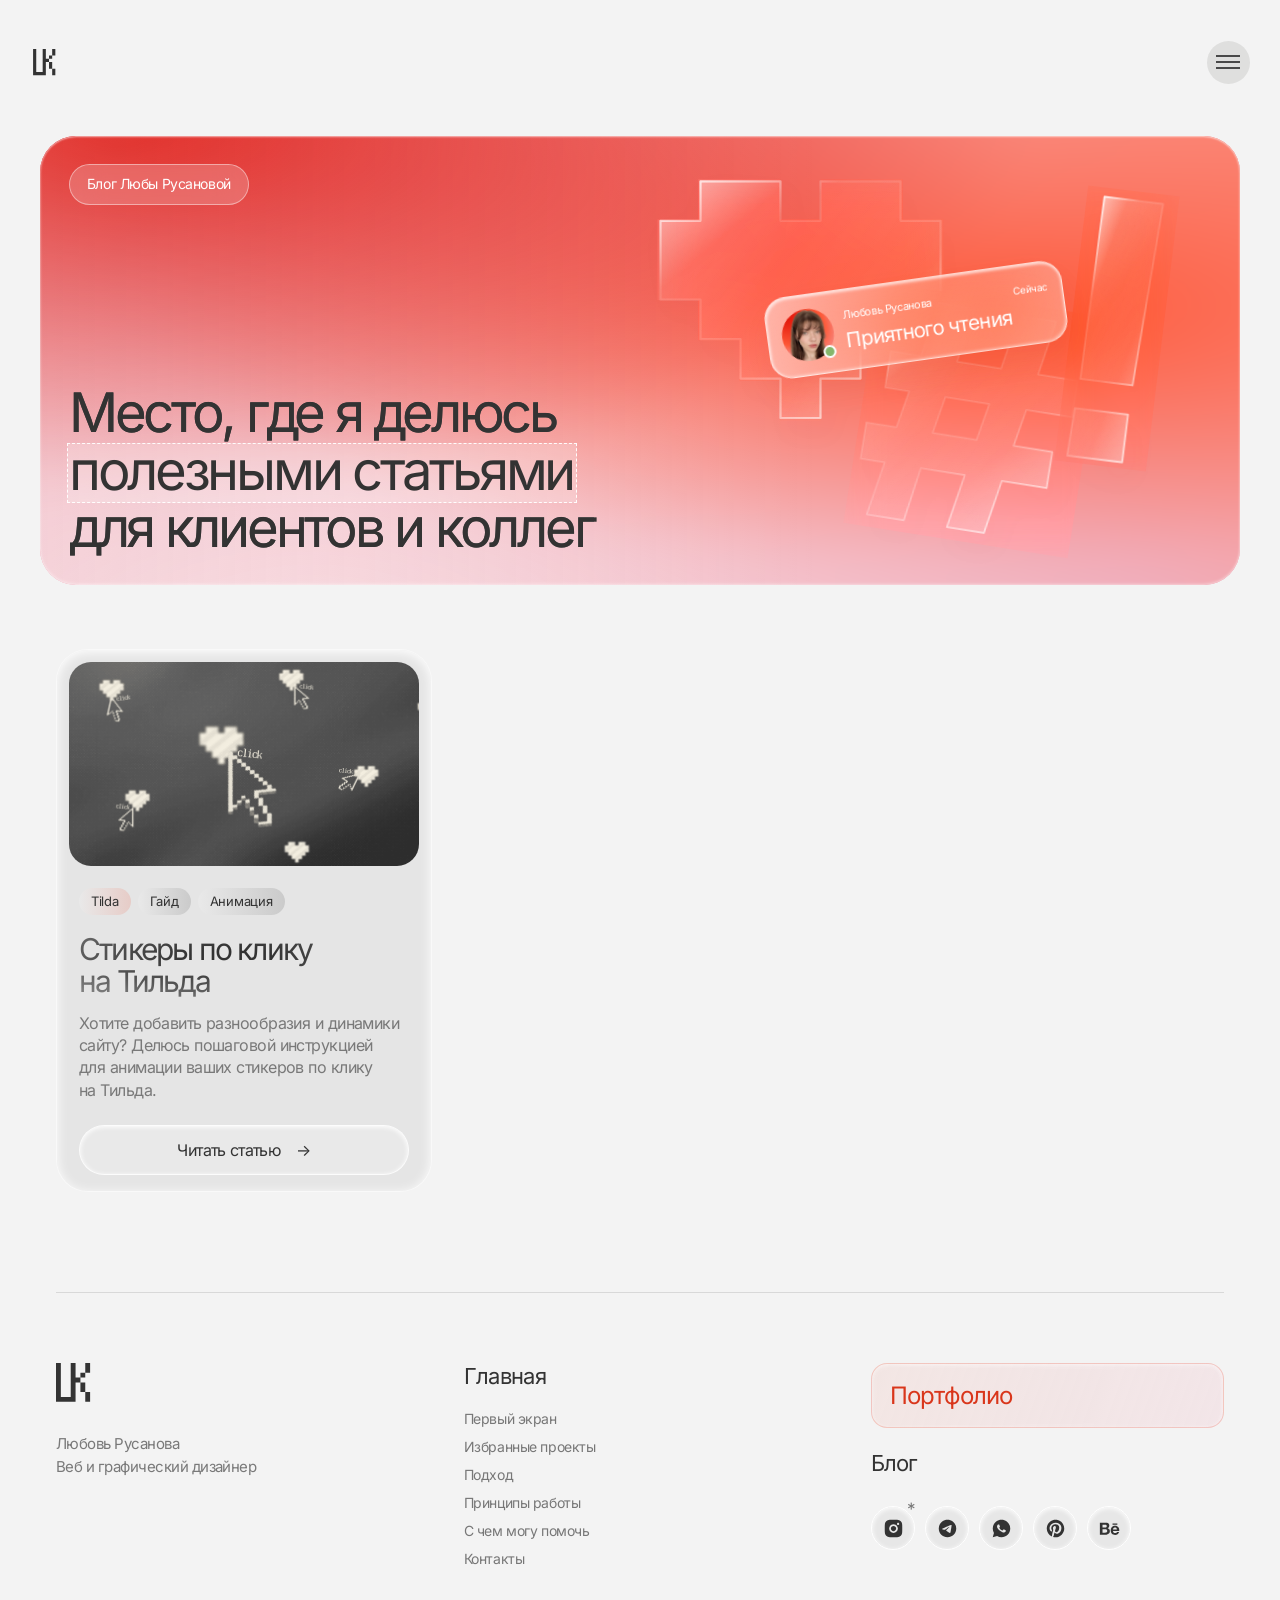
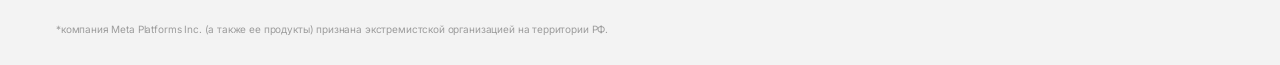
==== commit f7af195b: "Publish redesigned blog, sticker guide and animated services" ====
--- a/blog/index.html
+++ b/blog/index.html
@@ -1,9 +1,35 @@
-<!doctype html><html lang="ru"><head><meta charset="UTF-8"><meta name="viewport" content="width=device-width, initial-scale=1"><meta name="theme-color" content="#f3f3f3"><title>Блог — Любовь Русанова</title><meta name="description" content="Блог. Портфолио веб- и графического дизайнера Любови Русановой."><link rel="icon" href="/assets/LK.svg"><link rel="stylesheet" href="/style.css"><link rel="stylesheet" href="/sections.css"><link rel="stylesheet" href="/pages.css"><link rel="stylesheet" href="/refinements.css">
-</head><body class="inner-page"><header class="header entrance">
+<!doctype html><html lang="ru"><head><meta charset="UTF-8"><meta name="viewport" content="width=device-width, initial-scale=1"><meta name="theme-color" content="#f3f3f3"><title>Блог — Любовь Русанова</title><meta name="description" content="Статьи о дизайне для клиентов и коллег. Блог Любови Русановой."><link rel="icon" href="/assets/LK.svg"><link rel="stylesheet" href="/style.css"><link rel="stylesheet" href="/sections.css"><link rel="stylesheet" href="/pages.css"><link rel="stylesheet" href="/refinements.css">
+<link rel="stylesheet" href="/blog/blog.css?v=20261010-5"></head><body class="inner-page journal-page"><header class="header entrance">
       <a class="logo" href="/#home" aria-label="Любовь Русанова — главная">
         <img src="/assets/LK.svg" width="21" height="24" alt="LK">
         <img class="glitch-part glitch-a" src="/assets/LK.svg" alt="" aria-hidden="true">
         <img class="glitch-part glitch-b" src="/assets/LK.svg" alt="" aria-hidden="true">
       </a>
       <button class="menu" type="button" aria-label="Открыть меню" aria-expanded="false" aria-controls="site-menu"><svg class="menu-icon" width="24" height="14" viewBox="0 0 24 14" aria-hidden="true"><path d="M0 1H24 M0 7H24 M0 13H24" fill="none" stroke="currentColor" stroke-width="2" shape-rendering="crispEdges"/></svg></button>
-    </header><nav class="menu-panel" id="site-menu" aria-label="Навигация по сайту" hidden><div class="nav-home"><a href="/">Главная</a><details><summary aria-label="Разделы главной страницы"><svg class="home-chevron" viewBox="0 0 24 24" aria-hidden="true"><path d="m6 9 6 6 6-6"/></svg></summary><div class="home-subnav"><a href="/#home">Первый экран</a><a href="/#projects">Избранные проекты</a><a href="/#approach">Подход</a><a href="/#collaboration">Принципы работы</a><a href="/#services">С чем могу помочь</a><a href="/#contact">Контакты</a></div></details></div><a class="portfolio-nav" href="/#projects">Портфолио <span class="portfolio-arrow" aria-hidden="true">→</span></a><a class="blog-nav" href="/blog/">Блог <span class="nav-arrow" aria-hidden="true">→</span></a><div class="nav-socials" aria-label="Социальные сети"><a class="social-circle" href="https://www.instagram.com/lyubakravchuk" target="_blank" rel="noopener noreferrer" aria-label="Instagram*"><svg aria-hidden="true" viewBox="0 0 24 24" fill="currentColor" xmlns="http://www.w3.org/2000/svg"><path d="M13.0281 2.00073C14.1535 2.00259 14.7238 2.00855 15.2166 2.02322L15.4107 2.02956C15.6349 2.03753 15.8561 2.04753 16.1228 2.06003C17.1869 2.1092 17.9128 2.27753 18.5503 2.52503C19.2094 2.7792 19.7661 3.12253 20.3219 3.67837C20.8769 4.2342 21.2203 4.79253 21.4753 5.45003C21.7219 6.0867 21.8903 6.81337 21.9403 7.87753C21.9522 8.1442 21.9618 8.3654 21.9697 8.58964L21.976 8.78373C21.9906 9.27647 21.9973 9.84686 21.9994 10.9723L22.0002 11.7179C22.0003 11.809 22.0003 11.903 22.0003 12L22.0002 12.2821L21.9996 13.0278C21.9977 14.1532 21.9918 14.7236 21.9771 15.2163L21.9707 15.4104C21.9628 15.6347 21.9528 15.8559 21.9403 16.1225C21.8911 17.1867 21.7219 17.9125 21.4753 18.55C21.2211 19.2092 20.8769 19.7659 20.3219 20.3217C19.7661 20.8767 19.2069 21.22 18.5503 21.475C17.9128 21.7217 17.1869 21.89 16.1228 21.94C15.8561 21.9519 15.6349 21.9616 15.4107 21.9694L15.2166 21.9757C14.7238 21.9904 14.1535 21.997 13.0281 21.9992L12.2824 22C12.1913 22 12.0973 22 12.0003 22L11.7182 22L10.9725 21.9993C9.8471 21.9975 9.27672 21.9915 8.78397 21.9768L8.58989 21.9705C8.36564 21.9625 8.14444 21.9525 7.87778 21.94C6.81361 21.8909 6.08861 21.7217 5.45028 21.475C4.79194 21.2209 4.23444 20.8767 3.67861 20.3217C3.12278 19.7659 2.78028 19.2067 2.52528 18.55C2.27778 17.9125 2.11028 17.1867 2.06028 16.1225C2.0484 15.8559 2.03871 15.6347 2.03086 15.4104L2.02457 15.2163C2.00994 14.7236 2.00327 14.1532 2.00111 13.0278L2.00098 10.9723C2.00284 9.84686 2.00879 9.27647 2.02346 8.78373L2.02981 8.58964C2.03778 8.3654 2.04778 8.1442 2.06028 7.87753C2.10944 6.81253 2.27778 6.08753 2.52528 5.45003C2.77944 4.7917 3.12278 4.2342 3.67861 3.67837C4.23444 3.12253 4.79278 2.78003 5.45028 2.52503C6.08778 2.27753 6.81278 2.11003 7.87778 2.06003C8.14444 2.04816 8.36564 2.03847 8.58989 2.03062L8.78397 2.02433C9.27672 2.00969 9.8471 2.00302 10.9725 2.00086L13.0281 2.00073ZM12.0003 7.00003C9.23738 7.00003 7.00028 9.23956 7.00028 12C7.00028 14.7629 9.23981 17 12.0003 17C14.7632 17 17.0003 14.7605 17.0003 12C17.0003 9.23713 14.7607 7.00003 12.0003 7.00003ZM12.0003 9.00003C13.6572 9.00003 15.0003 10.3427 15.0003 12C15.0003 13.6569 13.6576 15 12.0003 15C10.3434 15 9.00028 13.6574 9.00028 12C9.00028 10.3431 10.3429 9.00003 12.0003 9.00003ZM17.2503 5.50003C16.561 5.50003 16.0003 6.05994 16.0003 6.74918C16.0003 7.43843 16.5602 7.9992 17.2503 7.9992C17.9395 7.9992 18.5003 7.4393 18.5003 6.74918C18.5003 6.05994 17.9386 5.49917 17.2503 5.50003Z"/></svg><sup aria-hidden="true">*</sup></a><a class="social-circle" href="https://t.me/lyubakravchuk" target="_blank" rel="noopener noreferrer" aria-label="Telegram"><svg aria-hidden="true" viewBox="0 0 24 24" fill="currentColor" xmlns="http://www.w3.org/2000/svg"><path d="M22 12C22 17.5228 17.5228 22 12 22C6.47715 22 2 17.5228 2 12C2 6.47715 6.47715 2 12 2C17.5228 2 22 6.47715 22 12ZM12.3584 9.38246C11.3857 9.78702 9.4418 10.6244 6.5266 11.8945C6.05321 12.0827 5.80524 12.2669 5.78266 12.4469C5.74451 12.7513 6.12561 12.8711 6.64458 13.0343C6.71517 13.0565 6.78832 13.0795 6.8633 13.1039C7.37388 13.2698 8.06071 13.464 8.41776 13.4717C8.74164 13.4787 9.10313 13.3452 9.50222 13.0711C12.226 11.2325 13.632 10.3032 13.7203 10.2832C13.7826 10.269 13.8689 10.2513 13.9273 10.3032C13.9858 10.3552 13.98 10.4536 13.9739 10.48C13.9361 10.641 12.4401 12.0318 11.666 12.7515C11.4351 12.9661 11.2101 13.1853 10.9833 13.4039C10.509 13.8611 10.1533 14.204 11.003 14.764C11.8644 15.3317 12.7323 15.8982 13.5724 16.4971C13.9867 16.7925 14.359 17.0579 14.8188 17.0156C15.0861 16.991 15.3621 16.7397 15.5022 15.9903C15.8335 14.2193 16.4847 10.3821 16.6352 8.80083C16.6484 8.6623 16.6318 8.485 16.6185 8.40717C16.6052 8.32934 16.5773 8.21844 16.4762 8.13635C16.3563 8.03913 16.1714 8.01863 16.0887 8.02009C15.7125 8.02672 15.1355 8.22737 12.3584 9.38246Z"/></svg></a><a class="social-circle" href="https://wa.me/77751026931?text=" target="_blank" rel="noopener noreferrer" aria-label="WhatsApp"><svg aria-hidden="true" viewBox="0 0 24 24" fill="currentColor" xmlns="http://www.w3.org/2000/svg"><path d="M12.001 2C17.5238 2 22.001 6.47715 22.001 12C22.001 17.5228 17.5238 22 12.001 22C10.1671 22 8.44851 21.5064 6.97086 20.6447L2.00516 22L3.35712 17.0315C2.49494 15.5536 2.00098 13.8345 2.00098 12C2.00098 6.47715 6.47813 2 12.001 2ZM8.59339 7.30019L8.39232 7.30833C8.26293 7.31742 8.13607 7.34902 8.02057 7.40811C7.93392 7.45244 7.85348 7.51651 7.72709 7.63586C7.60774 7.74855 7.53857 7.84697 7.46569 7.94186C7.09599 8.4232 6.89729 9.01405 6.90098 9.62098C6.90299 10.1116 7.03043 10.5884 7.23169 11.0336C7.63982 11.9364 8.31288 12.8908 9.20194 13.7759C9.4155 13.9885 9.62473 14.2034 9.85034 14.402C10.9538 15.3736 12.2688 16.0742 13.6907 16.4482C13.6907 16.4482 14.2507 16.5342 14.2589 16.5347C14.4444 16.5447 14.6296 16.5313 14.8153 16.5218C15.1066 16.5068 15.391 16.428 15.6484 16.2909C15.8139 16.2028 15.8922 16.159 16.0311 16.0714C16.0311 16.0714 16.0737 16.0426 16.1559 15.9814C16.2909 15.8808 16.3743 15.81 16.4866 15.6934C16.5694 15.6074 16.6406 15.5058 16.6956 15.3913C16.7738 15.2281 16.8525 14.9166 16.8838 14.6579C16.9077 14.4603 16.9005 14.3523 16.8979 14.2854C16.8936 14.1778 16.8047 14.0671 16.7073 14.0201L16.1258 13.7587C16.1258 13.7587 15.2563 13.3803 14.7245 13.1377C14.6691 13.1124 14.6085 13.1007 14.5476 13.097C14.4142 13.0888 14.2647 13.1236 14.1696 13.2238C14.1646 13.2218 14.0984 13.279 13.3749 14.1555C13.335 14.2032 13.2415 14.3069 13.0798 14.2972C13.0554 14.2955 13.0311 14.292 13.0074 14.2858C12.9419 14.2685 12.8781 14.2457 12.8157 14.2193C12.692 14.1668 12.6486 14.1469 12.5641 14.1105C11.9868 13.8583 11.457 13.5209 10.9887 13.108C10.8631 12.9974 10.7463 12.8783 10.6259 12.7616C10.2057 12.3543 9.86169 11.9211 9.60577 11.4938C9.5918 11.4705 9.57027 11.4368 9.54708 11.3991C9.50521 11.331 9.45903 11.25 9.44455 11.1944C9.40738 11.0473 9.50599 10.9291 9.50599 10.9291C9.50599 10.9291 9.74939 10.663 9.86248 10.5183C9.97128 10.379 10.0652 10.2428 10.125 10.1457C10.2428 9.95633 10.2801 9.76062 10.2182 9.60963C9.93764 8.92565 9.64818 8.24536 9.34986 7.56894C9.29098 7.43545 9.11585 7.33846 8.95659 7.32007C8.90265 7.31384 8.84875 7.30758 8.79459 7.30402C8.66053 7.29748 8.5262 7.29892 8.39232 7.30833L8.59339 7.30019Z"/></svg></a><a class="social-circle" href="https://ru.pinterest.com/lubovwebdesign/" target="_blank" rel="noopener noreferrer" aria-label="Pinterest"><svg aria-hidden="true" viewBox="0 0 24 24" fill="currentColor" xmlns="http://www.w3.org/2000/svg"><path d="M13.3717 2.09442C8.42512 1.41268 3.73383 4.48505 2.38064 9.29256C1.02745 14.1001 3.42711 19.1692 8.00271 21.1689C7.94264 20.4008 7.99735 19.628 8.16502 18.8761C8.34964 18.0374 9.46121 13.4132 9.46121 13.4132C9.23971 12.9173 9.12893 12.379 9.13659 11.8359C9.13659 10.3509 9.99353 9.24295 11.0597 9.24295C11.4472 9.23718 11.8181 9.40028 12.0758 9.68981C12.3335 9.97934 12.4526 10.3667 12.402 10.751C12.402 11.6512 11.8236 13.0131 11.5228 14.2903C11.4014 14.7656 11.5131 15.2703 11.8237 15.65C12.1343 16.0296 12.6069 16.2389 13.0967 16.2139C14.9944 16.2139 16.2675 13.7825 16.2675 10.9126C16.2675 8.71205 14.8098 7.0655 12.1243 7.0655C10.826 7.01531 9.56388 7.4996 8.63223 8.40543C7.70057 9.31126 7.18084 10.5595 7.19423 11.859C7.16563 12.5722 7.39566 13.2717 7.84194 13.8287C8.01361 13.9564 8.07985 14.1825 8.00425 14.3827C7.9581 14.5673 7.84194 15.0059 7.79578 15.1675C7.77632 15.278 7.70559 15.3728 7.60516 15.4228C7.50473 15.4729 7.38651 15.4724 7.28654 15.4214C5.9019 14.8674 5.24957 13.3439 5.24957 11.6051C5.24957 8.75822 7.63424 5.3497 12.4036 5.3497C16.1998 5.3497 18.723 8.1273 18.723 11.0972C18.723 15.0059 16.5468 17.9451 13.3298 17.9451C12.3526 17.9761 11.4273 17.5061 10.8759 16.6986C10.8759 16.6986 10.2974 19.0146 10.1835 19.4531C9.95101 20.2099 9.60779 20.9281 9.16505 21.5844C10.0877 21.8643 11.0471 22.0044 12.0113 22C14.6636 22.0017 17.2078 20.9484 19.0829 19.072C20.958 17.1957 22.0099 14.6504 22.0069 11.9975C22.004 7.00306 18.3183 2.77616 13.3717 2.09442Z"/></svg></a><a class="social-circle" href="https://www.behance.net/lyubakravchuk" target="_blank" rel="noopener noreferrer" aria-label="Behance"><svg aria-hidden="true" viewBox="0 0 24 24" fill="currentColor" xmlns="http://www.w3.org/2000/svg"><path d="M7.44262 5.34998C8.08197 5.34998 8.67213 5.39945 9.21311 5.54786C9.7541 5.6468 10.1967 5.84468 10.5902 6.09203C10.9836 6.33938 11.2787 6.68566 11.4754 7.13089C11.6721 7.57612 11.7705 8.12029 11.7705 8.71393C11.7705 9.40651 11.623 10.0002 11.2787 10.4454C10.9836 10.8906 10.4918 11.2864 9.90164 11.5832C10.7377 11.8305 11.377 12.2758 11.7705 12.8694C12.1639 13.463 12.4098 14.2051 12.4098 15.0461C12.4098 15.7387 12.2623 16.3323 12.0164 16.827C11.7705 17.3217 11.377 17.7669 10.9344 18.0638C10.4918 18.3606 9.95082 18.6079 9.36066 18.7563C8.77049 18.9047 8.18033 19.0037 7.59016 19.0037H1V5.34998H7.44262ZM7.04918 10.8906C7.59016 10.8906 8.03279 10.7422 8.37705 10.4949C8.72131 10.2475 8.86885 9.80227 8.86885 9.2581C8.86885 8.96128 8.81967 8.66446 8.72131 8.46658C8.62295 8.2687 8.47541 8.12029 8.27869 7.97188C8.08197 7.87294 7.88525 7.774 7.63934 7.72453C7.39344 7.67506 7.14754 7.67506 6.85246 7.67506H4V10.8906H7.04918ZM7.19672 16.7281C7.4918 16.7281 7.78689 16.6786 8.03279 16.6291C8.27869 16.5797 8.52459 16.4807 8.72131 16.3323C8.91803 16.1839 9.06557 16.0355 9.21311 15.7881C9.31148 15.5408 9.40984 15.244 9.40984 14.8977C9.40984 14.2051 9.21312 13.7104 8.81967 13.3641C8.42623 13.0673 7.88525 12.9189 7.2459 12.9189H4V16.7281H7.19672ZM16.6885 16.6786C17.082 17.0744 17.6721 17.2722 18.459 17.2722C19 17.2722 19.4918 17.1238 19.8852 16.8765C20.2787 16.5797 20.5246 16.2828 20.623 15.986H23.0328C22.6393 17.1733 22.0492 18.0143 21.2623 18.5585C20.4754 19.0532 19.541 19.35 18.4098 19.35C17.6229 19.35 16.9344 19.2016 16.2951 18.9542C15.6557 18.7069 15.1639 18.3606 14.7213 17.8659C14.2787 17.4206 13.9344 16.8765 13.7377 16.2334C13.4918 15.5903 13.3934 14.8977 13.3934 14.1062C13.3934 13.3641 13.4918 12.6715 13.7377 12.0284C13.9836 11.3853 14.3279 10.8411 14.7705 10.3464C15.2131 9.90121 15.7541 9.50545 16.3443 9.2581C16.9836 9.01075 17.6229 8.86234 18.4098 8.86234C19.2459 8.86234 19.9836 9.01075 20.623 9.35704C21.2623 9.70333 21.7541 10.0991 22.1475 10.6927C22.541 11.2369 22.8361 11.88 23.0328 12.5726C23.1311 13.2652 23.1803 13.9577 23.1311 14.7493H16C16 15.5408 16.2951 16.2828 16.6885 16.6786ZM19.7869 11.4843C19.4426 11.138 18.9016 10.9401 18.2623 10.9401C17.8197 10.9401 17.4754 11.039 17.1803 11.1874C16.8852 11.3358 16.6885 11.5337 16.4918 11.7316C16.2951 11.9295 16.1967 12.1768 16.1475 12.4242C16.0984 12.6715 16.0492 12.8694 16.0492 13.0673H20.4754C20.3771 12.3252 20.1311 11.8305 19.7869 11.4843ZM15.459 6.2899H20.9672V7.62559H15.459V6.2899Z"/></svg></a></div></nav><main><section class="blog-page page-shell"><a class="back-link" href="/">← Главная</a><h1>Мысли<br><span class="muted">о дизайне</span></h1><div class="blog-empty"><span class="blog-mark" aria-hidden="true">Aa<span>↗</span></span><h2>Скоро здесь</h2><p>Первые публикации ещё готовятся.</p><a class="soft-button" href="/#projects">А пока — посмотреть проекты <span aria-hidden="true">↗</span></a></div></section></main><footer class="site-footer"><div class="footer-main"><div class="footer-brand"><a href="/" aria-label="На главную"><img src="/assets/LK.svg" width="35" height="40" alt="LK"></a><p>Любовь Русанова<br>Веб и графический дизайнер</p></div><nav class="footer-home" aria-label="Разделы главной"><a class="footer-heading" href="/">Главная</a><a href="/#home">Первый экран</a><a href="/#projects">Избранные проекты</a><a href="/#approach">Подход</a><a href="/#collaboration">Принципы работы</a><a href="/#services">С чем могу помочь</a><a href="/#contact">Контакты</a></nav><div class="footer-other"><a class="portfolio-nav" href="/#projects">Портфолио <span class="portfolio-arrow" aria-hidden="true">→</span></a><a href="/blog/">Блог</a><div class="nav-socials" aria-label="Социальные сети"><a class="social-circle" href="https://www.instagram.com/lyubakravchuk" target="_blank" rel="noopener noreferrer" aria-label="Instagram*"><svg aria-hidden="true" viewBox="0 0 24 24" fill="currentColor" xmlns="http://www.w3.org/2000/svg"><path d="M13.0281 2.00073C14.1535 2.00259 14.7238 2.00855 15.2166 2.02322L15.4107 2.02956C15.6349 2.03753 15.8561 2.04753 16.1228 2.06003C17.1869 2.1092 17.9128 2.27753 18.5503 2.52503C19.2094 2.7792 19.7661 3.12253 20.3219 3.67837C20.8769 4.2342 21.2203 4.79253 21.4753 5.45003C21.7219 6.0867 21.8903 6.81337 21.9403 7.87753C21.9522 8.1442 21.9618 8.3654 21.9697 8.58964L21.976 8.78373C21.9906 9.27647 21.9973 9.84686 21.9994 10.9723L22.0002 11.7179C22.0003 11.809 22.0003 11.903 22.0003 12L22.0002 12.2821L21.9996 13.0278C21.9977 14.1532 21.9918 14.7236 21.9771 15.2163L21.9707 15.4104C21.9628 15.6347 21.9528 15.8559 21.9403 16.1225C21.8911 17.1867 21.7219 17.9125 21.4753 18.55C21.2211 19.2092 20.8769 19.7659 20.3219 20.3217C19.7661 20.8767 19.2069 21.22 18.5503 21.475C17.9128 21.7217 17.1869 21.89 16.1228 21.94C15.8561 21.9519 15.6349 21.9616 15.4107 21.9694L15.2166 21.9757C14.7238 21.9904 14.1535 21.997 13.0281 21.9992L12.2824 22C12.1913 22 12.0973 22 12.0003 22L11.7182 22L10.9725 21.9993C9.8471 21.9975 9.27672 21.9915 8.78397 21.9768L8.58989 21.9705C8.36564 21.9625 8.14444 21.9525 7.87778 21.94C6.81361 21.8909 6.08861 21.7217 5.45028 21.475C4.79194 21.2209 4.23444 20.8767 3.67861 20.3217C3.12278 19.7659 2.78028 19.2067 2.52528 18.55C2.27778 17.9125 2.11028 17.1867 2.06028 16.1225C2.0484 15.8559 2.03871 15.6347 2.03086 15.4104L2.02457 15.2163C2.00994 14.7236 2.00327 14.1532 2.00111 13.0278L2.00098 10.9723C2.00284 9.84686 2.00879 9.27647 2.02346 8.78373L2.02981 8.58964C2.03778 8.3654 2.04778 8.1442 2.06028 7.87753C2.10944 6.81253 2.27778 6.08753 2.52528 5.45003C2.77944 4.7917 3.12278 4.2342 3.67861 3.67837C4.23444 3.12253 4.79278 2.78003 5.45028 2.52503C6.08778 2.27753 6.81278 2.11003 7.87778 2.06003C8.14444 2.04816 8.36564 2.03847 8.58989 2.03062L8.78397 2.02433C9.27672 2.00969 9.8471 2.00302 10.9725 2.00086L13.0281 2.00073ZM12.0003 7.00003C9.23738 7.00003 7.00028 9.23956 7.00028 12C7.00028 14.7629 9.23981 17 12.0003 17C14.7632 17 17.0003 14.7605 17.0003 12C17.0003 9.23713 14.7607 7.00003 12.0003 7.00003ZM12.0003 9.00003C13.6572 9.00003 15.0003 10.3427 15.0003 12C15.0003 13.6569 13.6576 15 12.0003 15C10.3434 15 9.00028 13.6574 9.00028 12C9.00028 10.3431 10.3429 9.00003 12.0003 9.00003ZM17.2503 5.50003C16.561 5.50003 16.0003 6.05994 16.0003 6.74918C16.0003 7.43843 16.5602 7.9992 17.2503 7.9992C17.9395 7.9992 18.5003 7.4393 18.5003 6.74918C18.5003 6.05994 17.9386 5.49917 17.2503 5.50003Z"/></svg><sup aria-hidden="true">*</sup></a><a class="social-circle" href="https://t.me/lyubakravchuk" target="_blank" rel="noopener noreferrer" aria-label="Telegram"><svg aria-hidden="true" viewBox="0 0 24 24" fill="currentColor" xmlns="http://www.w3.org/2000/svg"><path d="M22 12C22 17.5228 17.5228 22 12 22C6.47715 22 2 17.5228 2 12C2 6.47715 6.47715 2 12 2C17.5228 2 22 6.47715 22 12ZM12.3584 9.38246C11.3857 9.78702 9.4418 10.6244 6.5266 11.8945C6.05321 12.0827 5.80524 12.2669 5.78266 12.4469C5.74451 12.7513 6.12561 12.8711 6.64458 13.0343C6.71517 13.0565 6.78832 13.0795 6.8633 13.1039C7.37388 13.2698 8.06071 13.464 8.41776 13.4717C8.74164 13.4787 9.10313 13.3452 9.50222 13.0711C12.226 11.2325 13.632 10.3032 13.7203 10.2832C13.7826 10.269 13.8689 10.2513 13.9273 10.3032C13.9858 10.3552 13.98 10.4536 13.9739 10.48C13.9361 10.641 12.4401 12.0318 11.666 12.7515C11.4351 12.9661 11.2101 13.1853 10.9833 13.4039C10.509 13.8611 10.1533 14.204 11.003 14.764C11.8644 15.3317 12.7323 15.8982 13.5724 16.4971C13.9867 16.7925 14.359 17.0579 14.8188 17.0156C15.0861 16.991 15.3621 16.7397 15.5022 15.9903C15.8335 14.2193 16.4847 10.3821 16.6352 8.80083C16.6484 8.6623 16.6318 8.485 16.6185 8.40717C16.6052 8.32934 16.5773 8.21844 16.4762 8.13635C16.3563 8.03913 16.1714 8.01863 16.0887 8.02009C15.7125 8.02672 15.1355 8.22737 12.3584 9.38246Z"/></svg></a><a class="social-circle" href="https://wa.me/77751026931?text=" target="_blank" rel="noopener noreferrer" aria-label="WhatsApp"><svg aria-hidden="true" viewBox="0 0 24 24" fill="currentColor" xmlns="http://www.w3.org/2000/svg"><path d="M12.001 2C17.5238 2 22.001 6.47715 22.001 12C22.001 17.5228 17.5238 22 12.001 22C10.1671 22 8.44851 21.5064 6.97086 20.6447L2.00516 22L3.35712 17.0315C2.49494 15.5536 2.00098 13.8345 2.00098 12C2.00098 6.47715 6.47813 2 12.001 2ZM8.59339 7.30019L8.39232 7.30833C8.26293 7.31742 8.13607 7.34902 8.02057 7.40811C7.93392 7.45244 7.85348 7.51651 7.72709 7.63586C7.60774 7.74855 7.53857 7.84697 7.46569 7.94186C7.09599 8.4232 6.89729 9.01405 6.90098 9.62098C6.90299 10.1116 7.03043 10.5884 7.23169 11.0336C7.63982 11.9364 8.31288 12.8908 9.20194 13.7759C9.4155 13.9885 9.62473 14.2034 9.85034 14.402C10.9538 15.3736 12.2688 16.0742 13.6907 16.4482C13.6907 16.4482 14.2507 16.5342 14.2589 16.5347C14.4444 16.5447 14.6296 16.5313 14.8153 16.5218C15.1066 16.5068 15.391 16.428 15.6484 16.2909C15.8139 16.2028 15.8922 16.159 16.0311 16.0714C16.0311 16.0714 16.0737 16.0426 16.1559 15.9814C16.2909 15.8808 16.3743 15.81 16.4866 15.6934C16.5694 15.6074 16.6406 15.5058 16.6956 15.3913C16.7738 15.2281 16.8525 14.9166 16.8838 14.6579C16.9077 14.4603 16.9005 14.3523 16.8979 14.2854C16.8936 14.1778 16.8047 14.0671 16.7073 14.0201L16.1258 13.7587C16.1258 13.7587 15.2563 13.3803 14.7245 13.1377C14.6691 13.1124 14.6085 13.1007 14.5476 13.097C14.4142 13.0888 14.2647 13.1236 14.1696 13.2238C14.1646 13.2218 14.0984 13.279 13.3749 14.1555C13.335 14.2032 13.2415 14.3069 13.0798 14.2972C13.0554 14.2955 13.0311 14.292 13.0074 14.2858C12.9419 14.2685 12.8781 14.2457 12.8157 14.2193C12.692 14.1668 12.6486 14.1469 12.5641 14.1105C11.9868 13.8583 11.457 13.5209 10.9887 13.108C10.8631 12.9974 10.7463 12.8783 10.6259 12.7616C10.2057 12.3543 9.86169 11.9211 9.60577 11.4938C9.5918 11.4705 9.57027 11.4368 9.54708 11.3991C9.50521 11.331 9.45903 11.25 9.44455 11.1944C9.40738 11.0473 9.50599 10.9291 9.50599 10.9291C9.50599 10.9291 9.74939 10.663 9.86248 10.5183C9.97128 10.379 10.0652 10.2428 10.125 10.1457C10.2428 9.95633 10.2801 9.76062 10.2182 9.60963C9.93764 8.92565 9.64818 8.24536 9.34986 7.56894C9.29098 7.43545 9.11585 7.33846 8.95659 7.32007C8.90265 7.31384 8.84875 7.30758 8.79459 7.30402C8.66053 7.29748 8.5262 7.29892 8.39232 7.30833L8.59339 7.30019Z"/></svg></a><a class="social-circle" href="https://ru.pinterest.com/lubovwebdesign/" target="_blank" rel="noopener noreferrer" aria-label="Pinterest"><svg aria-hidden="true" viewBox="0 0 24 24" fill="currentColor" xmlns="http://www.w3.org/2000/svg"><path d="M13.3717 2.09442C8.42512 1.41268 3.73383 4.48505 2.38064 9.29256C1.02745 14.1001 3.42711 19.1692 8.00271 21.1689C7.94264 20.4008 7.99735 19.628 8.16502 18.8761C8.34964 18.0374 9.46121 13.4132 9.46121 13.4132C9.23971 12.9173 9.12893 12.379 9.13659 11.8359C9.13659 10.3509 9.99353 9.24295 11.0597 9.24295C11.4472 9.23718 11.8181 9.40028 12.0758 9.68981C12.3335 9.97934 12.4526 10.3667 12.402 10.751C12.402 11.6512 11.8236 13.0131 11.5228 14.2903C11.4014 14.7656 11.5131 15.2703 11.8237 15.65C12.1343 16.0296 12.6069 16.2389 13.0967 16.2139C14.9944 16.2139 16.2675 13.7825 16.2675 10.9126C16.2675 8.71205 14.8098 7.0655 12.1243 7.0655C10.826 7.01531 9.56388 7.4996 8.63223 8.40543C7.70057 9.31126 7.18084 10.5595 7.19423 11.859C7.16563 12.5722 7.39566 13.2717 7.84194 13.8287C8.01361 13.9564 8.07985 14.1825 8.00425 14.3827C7.9581 14.5673 7.84194 15.0059 7.79578 15.1675C7.77632 15.278 7.70559 15.3728 7.60516 15.4228C7.50473 15.4729 7.38651 15.4724 7.28654 15.4214C5.9019 14.8674 5.24957 13.3439 5.24957 11.6051C5.24957 8.75822 7.63424 5.3497 12.4036 5.3497C16.1998 5.3497 18.723 8.1273 18.723 11.0972C18.723 15.0059 16.5468 17.9451 13.3298 17.9451C12.3526 17.9761 11.4273 17.5061 10.8759 16.6986C10.8759 16.6986 10.2974 19.0146 10.1835 19.4531C9.95101 20.2099 9.60779 20.9281 9.16505 21.5844C10.0877 21.8643 11.0471 22.0044 12.0113 22C14.6636 22.0017 17.2078 20.9484 19.0829 19.072C20.958 17.1957 22.0099 14.6504 22.0069 11.9975C22.004 7.00306 18.3183 2.77616 13.3717 2.09442Z"/></svg></a><a class="social-circle" href="https://www.behance.net/lyubakravchuk" target="_blank" rel="noopener noreferrer" aria-label="Behance"><svg aria-hidden="true" viewBox="0 0 24 24" fill="currentColor" xmlns="http://www.w3.org/2000/svg"><path d="M7.44262 5.34998C8.08197 5.34998 8.67213 5.39945 9.21311 5.54786C9.7541 5.6468 10.1967 5.84468 10.5902 6.09203C10.9836 6.33938 11.2787 6.68566 11.4754 7.13089C11.6721 7.57612 11.7705 8.12029 11.7705 8.71393C11.7705 9.40651 11.623 10.0002 11.2787 10.4454C10.9836 10.8906 10.4918 11.2864 9.90164 11.5832C10.7377 11.8305 11.377 12.2758 11.7705 12.8694C12.1639 13.463 12.4098 14.2051 12.4098 15.0461C12.4098 15.7387 12.2623 16.3323 12.0164 16.827C11.7705 17.3217 11.377 17.7669 10.9344 18.0638C10.4918 18.3606 9.95082 18.6079 9.36066 18.7563C8.77049 18.9047 8.18033 19.0037 7.59016 19.0037H1V5.34998H7.44262ZM7.04918 10.8906C7.59016 10.8906 8.03279 10.7422 8.37705 10.4949C8.72131 10.2475 8.86885 9.80227 8.86885 9.2581C8.86885 8.96128 8.81967 8.66446 8.72131 8.46658C8.62295 8.2687 8.47541 8.12029 8.27869 7.97188C8.08197 7.87294 7.88525 7.774 7.63934 7.72453C7.39344 7.67506 7.14754 7.67506 6.85246 7.67506H4V10.8906H7.04918ZM7.19672 16.7281C7.4918 16.7281 7.78689 16.6786 8.03279 16.6291C8.27869 16.5797 8.52459 16.4807 8.72131 16.3323C8.91803 16.1839 9.06557 16.0355 9.21311 15.7881C9.31148 15.5408 9.40984 15.244 9.40984 14.8977C9.40984 14.2051 9.21312 13.7104 8.81967 13.3641C8.42623 13.0673 7.88525 12.9189 7.2459 12.9189H4V16.7281H7.19672ZM16.6885 16.6786C17.082 17.0744 17.6721 17.2722 18.459 17.2722C19 17.2722 19.4918 17.1238 19.8852 16.8765C20.2787 16.5797 20.5246 16.2828 20.623 15.986H23.0328C22.6393 17.1733 22.0492 18.0143 21.2623 18.5585C20.4754 19.0532 19.541 19.35 18.4098 19.35C17.6229 19.35 16.9344 19.2016 16.2951 18.9542C15.6557 18.7069 15.1639 18.3606 14.7213 17.8659C14.2787 17.4206 13.9344 16.8765 13.7377 16.2334C13.4918 15.5903 13.3934 14.8977 13.3934 14.1062C13.3934 13.3641 13.4918 12.6715 13.7377 12.0284C13.9836 11.3853 14.3279 10.8411 14.7705 10.3464C15.2131 9.90121 15.7541 9.50545 16.3443 9.2581C16.9836 9.01075 17.6229 8.86234 18.4098 8.86234C19.2459 8.86234 19.9836 9.01075 20.623 9.35704C21.2623 9.70333 21.7541 10.0991 22.1475 10.6927C22.541 11.2369 22.8361 11.88 23.0328 12.5726C23.1311 13.2652 23.1803 13.9577 23.1311 14.7493H16C16 15.5408 16.2951 16.2828 16.6885 16.6786ZM19.7869 11.4843C19.4426 11.138 18.9016 10.9401 18.2623 10.9401C17.8197 10.9401 17.4754 11.039 17.1803 11.1874C16.8852 11.3358 16.6885 11.5337 16.4918 11.7316C16.2951 11.9295 16.1967 12.1768 16.1475 12.4242C16.0984 12.6715 16.0492 12.8694 16.0492 13.0673H20.4754C20.3771 12.3252 20.1311 11.8305 19.7869 11.4843ZM15.459 6.2899H20.9672V7.62559H15.459V6.2899Z"/></svg></a></div></div></div><p class="legal-note">*компания Meta Platforms Inc. (а также ее продукты) признана экстремистской организацией на территории РФ.</p></footer><script src="/script.js"></script></body></html>+    </header><nav class="menu-panel" id="site-menu" aria-label="Навигация по сайту" hidden><div class="nav-home"><a href="/">Главная</a><details><summary aria-label="Разделы главной страницы"><svg class="home-chevron" viewBox="0 0 24 24" aria-hidden="true"><path d="m6 9 6 6 6-6"/></svg></summary><div class="home-subnav"><a href="/#home">Первый экран</a><a href="/#projects">Избранные проекты</a><a href="/#approach">Подход</a><a href="/#collaboration">Принципы работы</a><a href="/#services">С&nbsp;чем могу помочь</a><a href="/#contact">Контакты</a></div></details></div><a class="portfolio-nav" href="/#projects">Портфолио <span class="portfolio-arrow" aria-hidden="true">→</span></a><a class="blog-nav" href="/blog/">Блог <span class="nav-arrow" aria-hidden="true">→</span></a><div class="nav-socials" aria-label="Социальные сети"><a class="social-circle" href="https://www.instagram.com/lyubakravchuk" target="_blank" rel="noopener noreferrer" aria-label="Instagram*"><svg aria-hidden="true" viewBox="0 0 24 24" fill="currentColor" xmlns="http://www.w3.org/2000/svg"><path d="M13.0281 2.00073C14.1535 2.00259 14.7238 2.00855 15.2166 2.02322L15.4107 2.02956C15.6349 2.03753 15.8561 2.04753 16.1228 2.06003C17.1869 2.1092 17.9128 2.27753 18.5503 2.52503C19.2094 2.7792 19.7661 3.12253 20.3219 3.67837C20.8769 4.2342 21.2203 4.79253 21.4753 5.45003C21.7219 6.0867 21.8903 6.81337 21.9403 7.87753C21.9522 8.1442 21.9618 8.3654 21.9697 8.58964L21.976 8.78373C21.9906 9.27647 21.9973 9.84686 21.9994 10.9723L22.0002 11.7179C22.0003 11.809 22.0003 11.903 22.0003 12L22.0002 12.2821L21.9996 13.0278C21.9977 14.1532 21.9918 14.7236 21.9771 15.2163L21.9707 15.4104C21.9628 15.6347 21.9528 15.8559 21.9403 16.1225C21.8911 17.1867 21.7219 17.9125 21.4753 18.55C21.2211 19.2092 20.8769 19.7659 20.3219 20.3217C19.7661 20.8767 19.2069 21.22 18.5503 21.475C17.9128 21.7217 17.1869 21.89 16.1228 21.94C15.8561 21.9519 15.6349 21.9616 15.4107 21.9694L15.2166 21.9757C14.7238 21.9904 14.1535 21.997 13.0281 21.9992L12.2824 22C12.1913 22 12.0973 22 12.0003 22L11.7182 22L10.9725 21.9993C9.8471 21.9975 9.27672 21.9915 8.78397 21.9768L8.58989 21.9705C8.36564 21.9625 8.14444 21.9525 7.87778 21.94C6.81361 21.8909 6.08861 21.7217 5.45028 21.475C4.79194 21.2209 4.23444 20.8767 3.67861 20.3217C3.12278 19.7659 2.78028 19.2067 2.52528 18.55C2.27778 17.9125 2.11028 17.1867 2.06028 16.1225C2.0484 15.8559 2.03871 15.6347 2.03086 15.4104L2.02457 15.2163C2.00994 14.7236 2.00327 14.1532 2.00111 13.0278L2.00098 10.9723C2.00284 9.84686 2.00879 9.27647 2.02346 8.78373L2.02981 8.58964C2.03778 8.3654 2.04778 8.1442 2.06028 7.87753C2.10944 6.81253 2.27778 6.08753 2.52528 5.45003C2.77944 4.7917 3.12278 4.2342 3.67861 3.67837C4.23444 3.12253 4.79278 2.78003 5.45028 2.52503C6.08778 2.27753 6.81278 2.11003 7.87778 2.06003C8.14444 2.04816 8.36564 2.03847 8.58989 2.03062L8.78397 2.02433C9.27672 2.00969 9.8471 2.00302 10.9725 2.00086L13.0281 2.00073ZM12.0003 7.00003C9.23738 7.00003 7.00028 9.23956 7.00028 12C7.00028 14.7629 9.23981 17 12.0003 17C14.7632 17 17.0003 14.7605 17.0003 12C17.0003 9.23713 14.7607 7.00003 12.0003 7.00003ZM12.0003 9.00003C13.6572 9.00003 15.0003 10.3427 15.0003 12C15.0003 13.6569 13.6576 15 12.0003 15C10.3434 15 9.00028 13.6574 9.00028 12C9.00028 10.3431 10.3429 9.00003 12.0003 9.00003ZM17.2503 5.50003C16.561 5.50003 16.0003 6.05994 16.0003 6.74918C16.0003 7.43843 16.5602 7.9992 17.2503 7.9992C17.9395 7.9992 18.5003 7.4393 18.5003 6.74918C18.5003 6.05994 17.9386 5.49917 17.2503 5.50003Z"/></svg><sup aria-hidden="true">*</sup></a><a class="social-circle" href="https://t.me/lyubakravchuk" target="_blank" rel="noopener noreferrer" aria-label="Telegram"><svg aria-hidden="true" viewBox="0 0 24 24" fill="currentColor" xmlns="http://www.w3.org/2000/svg"><path d="M22 12C22 17.5228 17.5228 22 12 22C6.47715 22 2 17.5228 2 12C2 6.47715 6.47715 2 12 2C17.5228 2 22 6.47715 22 12ZM12.3584 9.38246C11.3857 9.78702 9.4418 10.6244 6.5266 11.8945C6.05321 12.0827 5.80524 12.2669 5.78266 12.4469C5.74451 12.7513 6.12561 12.8711 6.64458 13.0343C6.71517 13.0565 6.78832 13.0795 6.8633 13.1039C7.37388 13.2698 8.06071 13.464 8.41776 13.4717C8.74164 13.4787 9.10313 13.3452 9.50222 13.0711C12.226 11.2325 13.632 10.3032 13.7203 10.2832C13.7826 10.269 13.8689 10.2513 13.9273 10.3032C13.9858 10.3552 13.98 10.4536 13.9739 10.48C13.9361 10.641 12.4401 12.0318 11.666 12.7515C11.4351 12.9661 11.2101 13.1853 10.9833 13.4039C10.509 13.8611 10.1533 14.204 11.003 14.764C11.8644 15.3317 12.7323 15.8982 13.5724 16.4971C13.9867 16.7925 14.359 17.0579 14.8188 17.0156C15.0861 16.991 15.3621 16.7397 15.5022 15.9903C15.8335 14.2193 16.4847 10.3821 16.6352 8.80083C16.6484 8.6623 16.6318 8.485 16.6185 8.40717C16.6052 8.32934 16.5773 8.21844 16.4762 8.13635C16.3563 8.03913 16.1714 8.01863 16.0887 8.02009C15.7125 8.02672 15.1355 8.22737 12.3584 9.38246Z"/></svg></a><a class="social-circle" href="https://wa.me/77751026931?text=" target="_blank" rel="noopener noreferrer" aria-label="WhatsApp"><svg aria-hidden="true" viewBox="0 0 24 24" fill="currentColor" xmlns="http://www.w3.org/2000/svg"><path d="M12.001 2C17.5238 2 22.001 6.47715 22.001 12C22.001 17.5228 17.5238 22 12.001 22C10.1671 22 8.44851 21.5064 6.97086 20.6447L2.00516 22L3.35712 17.0315C2.49494 15.5536 2.00098 13.8345 2.00098 12C2.00098 6.47715 6.47813 2 12.001 2ZM8.59339 7.30019L8.39232 7.30833C8.26293 7.31742 8.13607 7.34902 8.02057 7.40811C7.93392 7.45244 7.85348 7.51651 7.72709 7.63586C7.60774 7.74855 7.53857 7.84697 7.46569 7.94186C7.09599 8.4232 6.89729 9.01405 6.90098 9.62098C6.90299 10.1116 7.03043 10.5884 7.23169 11.0336C7.63982 11.9364 8.31288 12.8908 9.20194 13.7759C9.4155 13.9885 9.62473 14.2034 9.85034 14.402C10.9538 15.3736 12.2688 16.0742 13.6907 16.4482C13.6907 16.4482 14.2507 16.5342 14.2589 16.5347C14.4444 16.5447 14.6296 16.5313 14.8153 16.5218C15.1066 16.5068 15.391 16.428 15.6484 16.2909C15.8139 16.2028 15.8922 16.159 16.0311 16.0714C16.0311 16.0714 16.0737 16.0426 16.1559 15.9814C16.2909 15.8808 16.3743 15.81 16.4866 15.6934C16.5694 15.6074 16.6406 15.5058 16.6956 15.3913C16.7738 15.2281 16.8525 14.9166 16.8838 14.6579C16.9077 14.4603 16.9005 14.3523 16.8979 14.2854C16.8936 14.1778 16.8047 14.0671 16.7073 14.0201L16.1258 13.7587C16.1258 13.7587 15.2563 13.3803 14.7245 13.1377C14.6691 13.1124 14.6085 13.1007 14.5476 13.097C14.4142 13.0888 14.2647 13.1236 14.1696 13.2238C14.1646 13.2218 14.0984 13.279 13.3749 14.1555C13.335 14.2032 13.2415 14.3069 13.0798 14.2972C13.0554 14.2955 13.0311 14.292 13.0074 14.2858C12.9419 14.2685 12.8781 14.2457 12.8157 14.2193C12.692 14.1668 12.6486 14.1469 12.5641 14.1105C11.9868 13.8583 11.457 13.5209 10.9887 13.108C10.8631 12.9974 10.7463 12.8783 10.6259 12.7616C10.2057 12.3543 9.86169 11.9211 9.60577 11.4938C9.5918 11.4705 9.57027 11.4368 9.54708 11.3991C9.50521 11.331 9.45903 11.25 9.44455 11.1944C9.40738 11.0473 9.50599 10.9291 9.50599 10.9291C9.50599 10.9291 9.74939 10.663 9.86248 10.5183C9.97128 10.379 10.0652 10.2428 10.125 10.1457C10.2428 9.95633 10.2801 9.76062 10.2182 9.60963C9.93764 8.92565 9.64818 8.24536 9.34986 7.56894C9.29098 7.43545 9.11585 7.33846 8.95659 7.32007C8.90265 7.31384 8.84875 7.30758 8.79459 7.30402C8.66053 7.29748 8.5262 7.29892 8.39232 7.30833L8.59339 7.30019Z"/></svg></a><a class="social-circle" href="https://ru.pinterest.com/lubovwebdesign/" target="_blank" rel="noopener noreferrer" aria-label="Pinterest"><svg aria-hidden="true" viewBox="0 0 24 24" fill="currentColor" xmlns="http://www.w3.org/2000/svg"><path d="M13.3717 2.09442C8.42512 1.41268 3.73383 4.48505 2.38064 9.29256C1.02745 14.1001 3.42711 19.1692 8.00271 21.1689C7.94264 20.4008 7.99735 19.628 8.16502 18.8761C8.34964 18.0374 9.46121 13.4132 9.46121 13.4132C9.23971 12.9173 9.12893 12.379 9.13659 11.8359C9.13659 10.3509 9.99353 9.24295 11.0597 9.24295C11.4472 9.23718 11.8181 9.40028 12.0758 9.68981C12.3335 9.97934 12.4526 10.3667 12.402 10.751C12.402 11.6512 11.8236 13.0131 11.5228 14.2903C11.4014 14.7656 11.5131 15.2703 11.8237 15.65C12.1343 16.0296 12.6069 16.2389 13.0967 16.2139C14.9944 16.2139 16.2675 13.7825 16.2675 10.9126C16.2675 8.71205 14.8098 7.0655 12.1243 7.0655C10.826 7.01531 9.56388 7.4996 8.63223 8.40543C7.70057 9.31126 7.18084 10.5595 7.19423 11.859C7.16563 12.5722 7.39566 13.2717 7.84194 13.8287C8.01361 13.9564 8.07985 14.1825 8.00425 14.3827C7.9581 14.5673 7.84194 15.0059 7.79578 15.1675C7.77632 15.278 7.70559 15.3728 7.60516 15.4228C7.50473 15.4729 7.38651 15.4724 7.28654 15.4214C5.9019 14.8674 5.24957 13.3439 5.24957 11.6051C5.24957 8.75822 7.63424 5.3497 12.4036 5.3497C16.1998 5.3497 18.723 8.1273 18.723 11.0972C18.723 15.0059 16.5468 17.9451 13.3298 17.9451C12.3526 17.9761 11.4273 17.5061 10.8759 16.6986C10.8759 16.6986 10.2974 19.0146 10.1835 19.4531C9.95101 20.2099 9.60779 20.9281 9.16505 21.5844C10.0877 21.8643 11.0471 22.0044 12.0113 22C14.6636 22.0017 17.2078 20.9484 19.0829 19.072C20.958 17.1957 22.0099 14.6504 22.0069 11.9975C22.004 7.00306 18.3183 2.77616 13.3717 2.09442Z"/></svg></a><a class="social-circle" href="https://www.behance.net/lyubakravchuk" target="_blank" rel="noopener noreferrer" aria-label="Behance"><svg aria-hidden="true" viewBox="0 0 24 24" fill="currentColor" xmlns="http://www.w3.org/2000/svg"><path d="M7.44262 5.34998C8.08197 5.34998 8.67213 5.39945 9.21311 5.54786C9.7541 5.6468 10.1967 5.84468 10.5902 6.09203C10.9836 6.33938 11.2787 6.68566 11.4754 7.13089C11.6721 7.57612 11.7705 8.12029 11.7705 8.71393C11.7705 9.40651 11.623 10.0002 11.2787 10.4454C10.9836 10.8906 10.4918 11.2864 9.90164 11.5832C10.7377 11.8305 11.377 12.2758 11.7705 12.8694C12.1639 13.463 12.4098 14.2051 12.4098 15.0461C12.4098 15.7387 12.2623 16.3323 12.0164 16.827C11.7705 17.3217 11.377 17.7669 10.9344 18.0638C10.4918 18.3606 9.95082 18.6079 9.36066 18.7563C8.77049 18.9047 8.18033 19.0037 7.59016 19.0037H1V5.34998H7.44262ZM7.04918 10.8906C7.59016 10.8906 8.03279 10.7422 8.37705 10.4949C8.72131 10.2475 8.86885 9.80227 8.86885 9.2581C8.86885 8.96128 8.81967 8.66446 8.72131 8.46658C8.62295 8.2687 8.47541 8.12029 8.27869 7.97188C8.08197 7.87294 7.88525 7.774 7.63934 7.72453C7.39344 7.67506 7.14754 7.67506 6.85246 7.67506H4V10.8906H7.04918ZM7.19672 16.7281C7.4918 16.7281 7.78689 16.6786 8.03279 16.6291C8.27869 16.5797 8.52459 16.4807 8.72131 16.3323C8.91803 16.1839 9.06557 16.0355 9.21311 15.7881C9.31148 15.5408 9.40984 15.244 9.40984 14.8977C9.40984 14.2051 9.21312 13.7104 8.81967 13.3641C8.42623 13.0673 7.88525 12.9189 7.2459 12.9189H4V16.7281H7.19672ZM16.6885 16.6786C17.082 17.0744 17.6721 17.2722 18.459 17.2722C19 17.2722 19.4918 17.1238 19.8852 16.8765C20.2787 16.5797 20.5246 16.2828 20.623 15.986H23.0328C22.6393 17.1733 22.0492 18.0143 21.2623 18.5585C20.4754 19.0532 19.541 19.35 18.4098 19.35C17.6229 19.35 16.9344 19.2016 16.2951 18.9542C15.6557 18.7069 15.1639 18.3606 14.7213 17.8659C14.2787 17.4206 13.9344 16.8765 13.7377 16.2334C13.4918 15.5903 13.3934 14.8977 13.3934 14.1062C13.3934 13.3641 13.4918 12.6715 13.7377 12.0284C13.9836 11.3853 14.3279 10.8411 14.7705 10.3464C15.2131 9.90121 15.7541 9.50545 16.3443 9.2581C16.9836 9.01075 17.6229 8.86234 18.4098 8.86234C19.2459 8.86234 19.9836 9.01075 20.623 9.35704C21.2623 9.70333 21.7541 10.0991 22.1475 10.6927C22.541 11.2369 22.8361 11.88 23.0328 12.5726C23.1311 13.2652 23.1803 13.9577 23.1311 14.7493H16C16 15.5408 16.2951 16.2828 16.6885 16.6786ZM19.7869 11.4843C19.4426 11.138 18.9016 10.9401 18.2623 10.9401C17.8197 10.9401 17.4754 11.039 17.1803 11.1874C16.8852 11.3358 16.6885 11.5337 16.4918 11.7316C16.2951 11.9295 16.1967 12.1768 16.1475 12.4242C16.0984 12.6715 16.0492 12.8694 16.0492 13.0673H20.4754C20.3771 12.3252 20.1311 11.8305 19.7869 11.4843ZM15.459 6.2899H20.9672V7.62559H15.459V6.2899Z"/></svg></a></div></nav><main>
+<section class="journal-hero" aria-labelledby="journal-title">
+ <div class="journal-gradient" aria-hidden="true"></div>
+ <p class="journal-label">Блог Любы Русановой</p>
+ <div class="journal-art">
+  <div class="glass-symbol glass-heart" aria-hidden="true"><svg viewBox="-1 -1 84 71"><defs><linearGradient id="glass" x1="0" y1="0" x2="1" y2="1"><stop stop-color="#fff" stop-opacity=".54"/><stop offset=".23" stop-color="#fff" stop-opacity=".06"/><stop offset=".66" stop-color="#fff" stop-opacity=".02"/><stop offset="1" stop-color="#fff" stop-opacity=".3"/></linearGradient><linearGradient id="rim" x1="0" y1="0" x2=".7" y2="1"><stop stop-color="#fff" stop-opacity=".95"/><stop offset=".3" stop-color="#fff" stop-opacity=".12"/><stop offset=".65" stop-color="#fff" stop-opacity=".15"/><stop offset="1" stop-color="#fff" stop-opacity=".65"/></linearGradient></defs><path d="M0 11.5H11.6729V0H35.0187V11.5H46.6918V0H70.0374V11.5H81.7105V34.5H70.0374V45.9999H58.3646V57.5001H46.6918V69H35.0187V57.5001H23.3459V45.9999H11.6729V34.5H0V11.5Z" fill="url(#glass)" stroke="url(#rim)" stroke-width=".65" stroke-linejoin="round"/></svg></div>
+  <div class="glass-symbol glass-hash" aria-hidden="true"><svg viewBox="0 0 260 280"><path d="M68 14H110L100 77H151L162 14H205L194 77H240V119H187L179 162H224V204H172L161 266H118L129 204H78L68 266H25L36 204H8V162H43L51 119H23V77H58ZM93 119L85 162H136L144 119Z" fill="url(#glass)" fill-rule="evenodd" stroke="url(#rim)" stroke-width="2" stroke-linejoin="round"/></svg></div>
+  <div class="glass-symbol glass-exclamation" aria-hidden="true"><svg viewBox="0 0 100 300"><path d="M19 10H83L74 209H17ZM15 241H73V293H13Z" fill="url(#glass)" stroke="url(#rim)" stroke-width="2" stroke-linejoin="round"/></svg></div>
+  <div class="reading-message">
+   <div class="message-avatar"><img src="/assets/portrait.png" alt="Любовь Русанова" width="64" height="64"><i aria-hidden="true"></i></div>
+   <div class="message-body"><div class="message-meta"><span>Любовь Русанова</span><span>Сейчас</span></div><p>Приятного чтения</p></div>
+  </div>
+ </div>
+ <h1 id="journal-title">Место, где я&nbsp;делюсь<br><span class="journal-selection">полезными статьями</span><br>для&nbsp;клиентов и&nbsp;коллег</h1>
+ <span class="designer-cursor journal-cursor" aria-hidden="true"><svg width="25" height="30" viewBox="0 0 25 30"><defs><linearGradient id="journal-cursor-gradient" x2=".6" y2="1"><stop stop-color="#fff" stop-opacity=".6"/><stop offset="1" stop-color="#f9dce1" stop-opacity=".25"/></linearGradient></defs><path d="M2 2 22 17 12 18 7 27Z" fill="url(#journal-cursor-gradient)" stroke="#fff" stroke-width="1.3"/></svg><span>Любовь</span></span>
+</section>
+<section class="journal-articles page-shell" aria-label="Статьи">
+ <article class="journal-card">
+  <a class="journal-cover" href="/blog/stickers/" aria-label="Читать статью «Стикеры по клику на Тильда»"><img src="/assets/blog/stickers.png" alt="Пиксельные сердца и курсоры — стикеры по клику" width="1200" height="700" loading="lazy"></a>
+  <div class="journal-card-copy"><div class="tags"><span class="tag-accent">Tilda</span><span>Гайд</span><span>Анимация</span></div>
+   <h2><a href="/blog/stickers/">Стикеры по&nbsp;клику на&nbsp;Тильда</a></h2>
+   <p>Хотите добавить разнообразия и&nbsp;динамики сайту? Делюсь пошаговой инструкцией для&nbsp;анимации ваших стикеров по&nbsp;клику на&nbsp;Тильда.</p>
+   <a class="soft-button" href="/blog/stickers/">Читать статью <span aria-hidden="true">→</span></a>
+  </div>
+ </article>
+</section>
+</main><footer class="site-footer"><div class="footer-main"><div class="footer-brand"><a href="/" aria-label="На главную"><img src="/assets/LK.svg" width="35" height="40" alt="LK"></a><p>Любовь Русанова<br>Веб и&nbsp;графический дизайнер</p></div><nav class="footer-home" aria-label="Разделы главной"><a class="footer-heading" href="/">Главная</a><a href="/#home">Первый экран</a><a href="/#projects">Избранные проекты</a><a href="/#approach">Подход</a><a href="/#collaboration">Принципы работы</a><a href="/#services">С&nbsp;чем могу помочь</a><a href="/#contact">Контакты</a></nav><div class="footer-other"><a class="portfolio-nav" href="/#projects">Портфолио <span class="portfolio-arrow" aria-hidden="true">→</span></a><a href="/blog/">Блог</a><div class="nav-socials" aria-label="Социальные сети"><a class="social-circle" href="https://www.instagram.com/lyubakravchuk" target="_blank" rel="noopener noreferrer" aria-label="Instagram*"><svg aria-hidden="true" viewBox="0 0 24 24" fill="currentColor" xmlns="http://www.w3.org/2000/svg"><path d="M13.0281 2.00073C14.1535 2.00259 14.7238 2.00855 15.2166 2.02322L15.4107 2.02956C15.6349 2.03753 15.8561 2.04753 16.1228 2.06003C17.1869 2.1092 17.9128 2.27753 18.5503 2.52503C19.2094 2.7792 19.7661 3.12253 20.3219 3.67837C20.8769 4.2342 21.2203 4.79253 21.4753 5.45003C21.7219 6.0867 21.8903 6.81337 21.9403 7.87753C21.9522 8.1442 21.9618 8.3654 21.9697 8.58964L21.976 8.78373C21.9906 9.27647 21.9973 9.84686 21.9994 10.9723L22.0002 11.7179C22.0003 11.809 22.0003 11.903 22.0003 12L22.0002 12.2821L21.9996 13.0278C21.9977 14.1532 21.9918 14.7236 21.9771 15.2163L21.9707 15.4104C21.9628 15.6347 21.9528 15.8559 21.9403 16.1225C21.8911 17.1867 21.7219 17.9125 21.4753 18.55C21.2211 19.2092 20.8769 19.7659 20.3219 20.3217C19.7661 20.8767 19.2069 21.22 18.5503 21.475C17.9128 21.7217 17.1869 21.89 16.1228 21.94C15.8561 21.9519 15.6349 21.9616 15.4107 21.9694L15.2166 21.9757C14.7238 21.9904 14.1535 21.997 13.0281 21.9992L12.2824 22C12.1913 22 12.0973 22 12.0003 22L11.7182 22L10.9725 21.9993C9.8471 21.9975 9.27672 21.9915 8.78397 21.9768L8.58989 21.9705C8.36564 21.9625 8.14444 21.9525 7.87778 21.94C6.81361 21.8909 6.08861 21.7217 5.45028 21.475C4.79194 21.2209 4.23444 20.8767 3.67861 20.3217C3.12278 19.7659 2.78028 19.2067 2.52528 18.55C2.27778 17.9125 2.11028 17.1867 2.06028 16.1225C2.0484 15.8559 2.03871 15.6347 2.03086 15.4104L2.02457 15.2163C2.00994 14.7236 2.00327 14.1532 2.00111 13.0278L2.00098 10.9723C2.00284 9.84686 2.00879 9.27647 2.02346 8.78373L2.02981 8.58964C2.03778 8.3654 2.04778 8.1442 2.06028 7.87753C2.10944 6.81253 2.27778 6.08753 2.52528 5.45003C2.77944 4.7917 3.12278 4.2342 3.67861 3.67837C4.23444 3.12253 4.79278 2.78003 5.45028 2.52503C6.08778 2.27753 6.81278 2.11003 7.87778 2.06003C8.14444 2.04816 8.36564 2.03847 8.58989 2.03062L8.78397 2.02433C9.27672 2.00969 9.8471 2.00302 10.9725 2.00086L13.0281 2.00073ZM12.0003 7.00003C9.23738 7.00003 7.00028 9.23956 7.00028 12C7.00028 14.7629 9.23981 17 12.0003 17C14.7632 17 17.0003 14.7605 17.0003 12C17.0003 9.23713 14.7607 7.00003 12.0003 7.00003ZM12.0003 9.00003C13.6572 9.00003 15.0003 10.3427 15.0003 12C15.0003 13.6569 13.6576 15 12.0003 15C10.3434 15 9.00028 13.6574 9.00028 12C9.00028 10.3431 10.3429 9.00003 12.0003 9.00003ZM17.2503 5.50003C16.561 5.50003 16.0003 6.05994 16.0003 6.74918C16.0003 7.43843 16.5602 7.9992 17.2503 7.9992C17.9395 7.9992 18.5003 7.4393 18.5003 6.74918C18.5003 6.05994 17.9386 5.49917 17.2503 5.50003Z"/></svg><sup aria-hidden="true">*</sup></a><a class="social-circle" href="https://t.me/lyubakravchuk" target="_blank" rel="noopener noreferrer" aria-label="Telegram"><svg aria-hidden="true" viewBox="0 0 24 24" fill="currentColor" xmlns="http://www.w3.org/2000/svg"><path d="M22 12C22 17.5228 17.5228 22 12 22C6.47715 22 2 17.5228 2 12C2 6.47715 6.47715 2 12 2C17.5228 2 22 6.47715 22 12ZM12.3584 9.38246C11.3857 9.78702 9.4418 10.6244 6.5266 11.8945C6.05321 12.0827 5.80524 12.2669 5.78266 12.4469C5.74451 12.7513 6.12561 12.8711 6.64458 13.0343C6.71517 13.0565 6.78832 13.0795 6.8633 13.1039C7.37388 13.2698 8.06071 13.464 8.41776 13.4717C8.74164 13.4787 9.10313 13.3452 9.50222 13.0711C12.226 11.2325 13.632 10.3032 13.7203 10.2832C13.7826 10.269 13.8689 10.2513 13.9273 10.3032C13.9858 10.3552 13.98 10.4536 13.9739 10.48C13.9361 10.641 12.4401 12.0318 11.666 12.7515C11.4351 12.9661 11.2101 13.1853 10.9833 13.4039C10.509 13.8611 10.1533 14.204 11.003 14.764C11.8644 15.3317 12.7323 15.8982 13.5724 16.4971C13.9867 16.7925 14.359 17.0579 14.8188 17.0156C15.0861 16.991 15.3621 16.7397 15.5022 15.9903C15.8335 14.2193 16.4847 10.3821 16.6352 8.80083C16.6484 8.6623 16.6318 8.485 16.6185 8.40717C16.6052 8.32934 16.5773 8.21844 16.4762 8.13635C16.3563 8.03913 16.1714 8.01863 16.0887 8.02009C15.7125 8.02672 15.1355 8.22737 12.3584 9.38246Z"/></svg></a><a class="social-circle" href="https://wa.me/77751026931?text=" target="_blank" rel="noopener noreferrer" aria-label="WhatsApp"><svg aria-hidden="true" viewBox="0 0 24 24" fill="currentColor" xmlns="http://www.w3.org/2000/svg"><path d="M12.001 2C17.5238 2 22.001 6.47715 22.001 12C22.001 17.5228 17.5238 22 12.001 22C10.1671 22 8.44851 21.5064 6.97086 20.6447L2.00516 22L3.35712 17.0315C2.49494 15.5536 2.00098 13.8345 2.00098 12C2.00098 6.47715 6.47813 2 12.001 2ZM8.59339 7.30019L8.39232 7.30833C8.26293 7.31742 8.13607 7.34902 8.02057 7.40811C7.93392 7.45244 7.85348 7.51651 7.72709 7.63586C7.60774 7.74855 7.53857 7.84697 7.46569 7.94186C7.09599 8.4232 6.89729 9.01405 6.90098 9.62098C6.90299 10.1116 7.03043 10.5884 7.23169 11.0336C7.63982 11.9364 8.31288 12.8908 9.20194 13.7759C9.4155 13.9885 9.62473 14.2034 9.85034 14.402C10.9538 15.3736 12.2688 16.0742 13.6907 16.4482C13.6907 16.4482 14.2507 16.5342 14.2589 16.5347C14.4444 16.5447 14.6296 16.5313 14.8153 16.5218C15.1066 16.5068 15.391 16.428 15.6484 16.2909C15.8139 16.2028 15.8922 16.159 16.0311 16.0714C16.0311 16.0714 16.0737 16.0426 16.1559 15.9814C16.2909 15.8808 16.3743 15.81 16.4866 15.6934C16.5694 15.6074 16.6406 15.5058 16.6956 15.3913C16.7738 15.2281 16.8525 14.9166 16.8838 14.6579C16.9077 14.4603 16.9005 14.3523 16.8979 14.2854C16.8936 14.1778 16.8047 14.0671 16.7073 14.0201L16.1258 13.7587C16.1258 13.7587 15.2563 13.3803 14.7245 13.1377C14.6691 13.1124 14.6085 13.1007 14.5476 13.097C14.4142 13.0888 14.2647 13.1236 14.1696 13.2238C14.1646 13.2218 14.0984 13.279 13.3749 14.1555C13.335 14.2032 13.2415 14.3069 13.0798 14.2972C13.0554 14.2955 13.0311 14.292 13.0074 14.2858C12.9419 14.2685 12.8781 14.2457 12.8157 14.2193C12.692 14.1668 12.6486 14.1469 12.5641 14.1105C11.9868 13.8583 11.457 13.5209 10.9887 13.108C10.8631 12.9974 10.7463 12.8783 10.6259 12.7616C10.2057 12.3543 9.86169 11.9211 9.60577 11.4938C9.5918 11.4705 9.57027 11.4368 9.54708 11.3991C9.50521 11.331 9.45903 11.25 9.44455 11.1944C9.40738 11.0473 9.50599 10.9291 9.50599 10.9291C9.50599 10.9291 9.74939 10.663 9.86248 10.5183C9.97128 10.379 10.0652 10.2428 10.125 10.1457C10.2428 9.95633 10.2801 9.76062 10.2182 9.60963C9.93764 8.92565 9.64818 8.24536 9.34986 7.56894C9.29098 7.43545 9.11585 7.33846 8.95659 7.32007C8.90265 7.31384 8.84875 7.30758 8.79459 7.30402C8.66053 7.29748 8.5262 7.29892 8.39232 7.30833L8.59339 7.30019Z"/></svg></a><a class="social-circle" href="https://ru.pinterest.com/lubovwebdesign/" target="_blank" rel="noopener noreferrer" aria-label="Pinterest"><svg aria-hidden="true" viewBox="0 0 24 24" fill="currentColor" xmlns="http://www.w3.org/2000/svg"><path d="M13.3717 2.09442C8.42512 1.41268 3.73383 4.48505 2.38064 9.29256C1.02745 14.1001 3.42711 19.1692 8.00271 21.1689C7.94264 20.4008 7.99735 19.628 8.16502 18.8761C8.34964 18.0374 9.46121 13.4132 9.46121 13.4132C9.23971 12.9173 9.12893 12.379 9.13659 11.8359C9.13659 10.3509 9.99353 9.24295 11.0597 9.24295C11.4472 9.23718 11.8181 9.40028 12.0758 9.68981C12.3335 9.97934 12.4526 10.3667 12.402 10.751C12.402 11.6512 11.8236 13.0131 11.5228 14.2903C11.4014 14.7656 11.5131 15.2703 11.8237 15.65C12.1343 16.0296 12.6069 16.2389 13.0967 16.2139C14.9944 16.2139 16.2675 13.7825 16.2675 10.9126C16.2675 8.71205 14.8098 7.0655 12.1243 7.0655C10.826 7.01531 9.56388 7.4996 8.63223 8.40543C7.70057 9.31126 7.18084 10.5595 7.19423 11.859C7.16563 12.5722 7.39566 13.2717 7.84194 13.8287C8.01361 13.9564 8.07985 14.1825 8.00425 14.3827C7.9581 14.5673 7.84194 15.0059 7.79578 15.1675C7.77632 15.278 7.70559 15.3728 7.60516 15.4228C7.50473 15.4729 7.38651 15.4724 7.28654 15.4214C5.9019 14.8674 5.24957 13.3439 5.24957 11.6051C5.24957 8.75822 7.63424 5.3497 12.4036 5.3497C16.1998 5.3497 18.723 8.1273 18.723 11.0972C18.723 15.0059 16.5468 17.9451 13.3298 17.9451C12.3526 17.9761 11.4273 17.5061 10.8759 16.6986C10.8759 16.6986 10.2974 19.0146 10.1835 19.4531C9.95101 20.2099 9.60779 20.9281 9.16505 21.5844C10.0877 21.8643 11.0471 22.0044 12.0113 22C14.6636 22.0017 17.2078 20.9484 19.0829 19.072C20.958 17.1957 22.0099 14.6504 22.0069 11.9975C22.004 7.00306 18.3183 2.77616 13.3717 2.09442Z"/></svg></a><a class="social-circle" href="https://www.behance.net/lyubakravchuk" target="_blank" rel="noopener noreferrer" aria-label="Behance"><svg aria-hidden="true" viewBox="0 0 24 24" fill="currentColor" xmlns="http://www.w3.org/2000/svg"><path d="M7.44262 5.34998C8.08197 5.34998 8.67213 5.39945 9.21311 5.54786C9.7541 5.6468 10.1967 5.84468 10.5902 6.09203C10.9836 6.33938 11.2787 6.68566 11.4754 7.13089C11.6721 7.57612 11.7705 8.12029 11.7705 8.71393C11.7705 9.40651 11.623 10.0002 11.2787 10.4454C10.9836 10.8906 10.4918 11.2864 9.90164 11.5832C10.7377 11.8305 11.377 12.2758 11.7705 12.8694C12.1639 13.463 12.4098 14.2051 12.4098 15.0461C12.4098 15.7387 12.2623 16.3323 12.0164 16.827C11.7705 17.3217 11.377 17.7669 10.9344 18.0638C10.4918 18.3606 9.95082 18.6079 9.36066 18.7563C8.77049 18.9047 8.18033 19.0037 7.59016 19.0037H1V5.34998H7.44262ZM7.04918 10.8906C7.59016 10.8906 8.03279 10.7422 8.37705 10.4949C8.72131 10.2475 8.86885 9.80227 8.86885 9.2581C8.86885 8.96128 8.81967 8.66446 8.72131 8.46658C8.62295 8.2687 8.47541 8.12029 8.27869 7.97188C8.08197 7.87294 7.88525 7.774 7.63934 7.72453C7.39344 7.67506 7.14754 7.67506 6.85246 7.67506H4V10.8906H7.04918ZM7.19672 16.7281C7.4918 16.7281 7.78689 16.6786 8.03279 16.6291C8.27869 16.5797 8.52459 16.4807 8.72131 16.3323C8.91803 16.1839 9.06557 16.0355 9.21311 15.7881C9.31148 15.5408 9.40984 15.244 9.40984 14.8977C9.40984 14.2051 9.21312 13.7104 8.81967 13.3641C8.42623 13.0673 7.88525 12.9189 7.2459 12.9189H4V16.7281H7.19672ZM16.6885 16.6786C17.082 17.0744 17.6721 17.2722 18.459 17.2722C19 17.2722 19.4918 17.1238 19.8852 16.8765C20.2787 16.5797 20.5246 16.2828 20.623 15.986H23.0328C22.6393 17.1733 22.0492 18.0143 21.2623 18.5585C20.4754 19.0532 19.541 19.35 18.4098 19.35C17.6229 19.35 16.9344 19.2016 16.2951 18.9542C15.6557 18.7069 15.1639 18.3606 14.7213 17.8659C14.2787 17.4206 13.9344 16.8765 13.7377 16.2334C13.4918 15.5903 13.3934 14.8977 13.3934 14.1062C13.3934 13.3641 13.4918 12.6715 13.7377 12.0284C13.9836 11.3853 14.3279 10.8411 14.7705 10.3464C15.2131 9.90121 15.7541 9.50545 16.3443 9.2581C16.9836 9.01075 17.6229 8.86234 18.4098 8.86234C19.2459 8.86234 19.9836 9.01075 20.623 9.35704C21.2623 9.70333 21.7541 10.0991 22.1475 10.6927C22.541 11.2369 22.8361 11.88 23.0328 12.5726C23.1311 13.2652 23.1803 13.9577 23.1311 14.7493H16C16 15.5408 16.2951 16.2828 16.6885 16.6786ZM19.7869 11.4843C19.4426 11.138 18.9016 10.9401 18.2623 10.9401C17.8197 10.9401 17.4754 11.039 17.1803 11.1874C16.8852 11.3358 16.6885 11.5337 16.4918 11.7316C16.2951 11.9295 16.1967 12.1768 16.1475 12.4242C16.0984 12.6715 16.0492 12.8694 16.0492 13.0673H20.4754C20.3771 12.3252 20.1311 11.8305 19.7869 11.4843ZM15.459 6.2899H20.9672V7.62559H15.459V6.2899Z"/></svg></a></div></div></div><p class="legal-note">*компания Meta Platforms Inc. (а&nbsp;также ее продукты) признана экстремистской организацией на&nbsp;территории РФ.</p></footer><script src="/script.js"></script><script src="/blog/blog.js?v=20261010-4"></script></body></html>
--- a/blog/blog.css
+++ b/blog/blog.css
@@ -0,0 +1,98 @@
+/* Blog-only styles: shared navigation and footer retain their current appearance. */
+.journal-hero{position:relative;isolation:isolate;overflow:hidden;width:calc(100% - 80px);max-width:1520px;height:600px;margin:136px auto 0;border-radius:36px;background:#f1afbd}
+.journal-gradient{position:absolute;inset:-18%;z-index:-2;background:radial-gradient(ellipse at 18% 12%,#de0700 0%,transparent 48%),radial-gradient(ellipse at 72% 42%,#ff5938 0%,transparent 52%),radial-gradient(ellipse at 30% 100%,#f9dce1 0%,#f1afbd 52%,#ff856d 100%);filter:blur(24px);animation:journal-color-drift 22s ease-in-out infinite alternate;will-change:transform}
+.journal-hero:after{content:"";position:absolute;inset:0;z-index:-1;pointer-events:none;border-radius:inherit;box-shadow:inset 0 1px 2px #fff9,inset 0 -1px 3px #ffffff70;background:linear-gradient(90deg,#f3f3f332,transparent 65%)}
+.journal-label{position:absolute;top:32px;left:36px;margin:0;padding:11px 17px;border-radius:999px;border:1px solid #ffffff70;background:#ffffff32;backdrop-filter:blur(16px);-webkit-backdrop-filter:blur(16px);color:#fff;font-size:14px;letter-spacing:-.03em;line-height:1.2}
+.journal-hero h1{position:absolute;left:36px;bottom:35px;z-index:2;margin:0;max-width:75%;font-size:clamp(36px,4.25vw,66px);font-weight:400;letter-spacing:-.06em;line-height:1.06;color:#fff;background:none;-webkit-text-fill-color:currentColor;text-shadow:0 1px 14px #9f261517}
+
+.journal-art{position:absolute;right:3.8%;top:7%;width:49%;height:79%;pointer-events:none}
+.glass-symbol{position:absolute;filter:drop-shadow(8px 14px 12px #9c30291c);animation:glass-float 10s ease-in-out infinite alternate;will-change:transform}
+.glass-symbol svg{display:block;width:100%;height:100%;overflow:visible}
+
+.glass-hash{width:43%;left:32%;top:35%;--angle:9deg;transform:rotate(9deg);animation-delay:-4s;animation-duration:12s}
+.glass-exclamation{width:15.5%;right:0;top:6%;--angle:7deg;transform:rotate(7deg);animation-delay:-6s;animation-duration:11s}
+.reading-message{position:absolute;top:15%;left:0;width:340px;max-width:86%;display:flex;align-items:center;gap:12px;padding:15px 18px;border:1px solid #ffffffa3;border-radius:22px;background:linear-gradient(120deg,#fff8,#fff3 55%,#fff5);backdrop-filter:blur(20px) saturate(1.3);-webkit-backdrop-filter:blur(20px) saturate(1.3);box-shadow:inset 1px 2px 3px #ffffffaa,inset -1px -1px 3px #ffffff70,0 15px 30px #a33c2d17;transform:rotate(-8deg);animation:message-float 13s ease-in-out infinite alternate}
+.message-avatar{width:58px;height:58px;position:relative;flex:none}.message-avatar img{width:100%;height:100%;border-radius:50%;object-fit:cover}.message-avatar i{position:absolute;right:0;bottom:0;width:13px;height:13px;background:#86b66b;border:2px solid white;border-radius:50%}
+.message-body{min-width:0;flex:1}.message-meta{display:flex;justify-content:space-between;gap:10px;font-size:12px;line-height:1.3;letter-spacing:-.035em;color:#333}.message-meta span:last-child{color:#666;font-size:10px;padding-top:1px}.message-body p{margin:8px 0 0;color:#333;font-size:23px;letter-spacing:-.045em;line-height:1.08;white-space:nowrap}
+.journal-articles{padding-top:64px;padding-bottom:100px;min-height:500px}.journal-card{width:calc((100% - 40px)/3);min-width:340px;padding:12px;border-radius:32px;background:#e5e5e5;border:1px solid #ffffffc9;box-shadow:inset 0 2px 12px #fff}
+.journal-cover{display:block;overflow:hidden;border-radius:22px}.journal-cover img{display:block;width:100%;height:auto;aspect-ratio:1.72;object-fit:cover}.journal-card-copy{padding:22px 10px 4px}.journal-card .tags{display:flex;gap:7px;flex-wrap:wrap;margin-bottom:18px}.journal-card h2{font-size:30px;line-height:1.08;margin:0 0 14px;font-weight:400;letter-spacing:-.06em}.journal-card h2 a{color:inherit}.journal-card-copy>p{font-size:16px;line-height:1.4;letter-spacing:-.035em;margin:0 0 24px}.journal-card .soft-button{width:100%;font-size:16px;min-height:50px}
+@keyframes journal-color-drift{from{transform:translate(-3%,-2%) scale(1)}to{transform:translate(4%,3%) scale(1.12) rotate(5deg)}}
+@keyframes glass-float{from{transform:translate3d(0,5px,0) rotate(var(--angle))}to{transform:translate3d(6px,-10px,0) rotate(calc(var(--angle) + 3deg))}}
+@keyframes message-float{from{transform:translateY(2px) rotate(-8deg)}to{transform:translateY(-7px) rotate(-6deg)}}
+@media(min-width:1600px){.journal-hero{height:650px}.journal-hero h1{font-size:72px}}
+@media(max-width:1000px){.journal-hero{width:calc(100% - 48px);height:660px;margin-top:116px;border-radius:30px}.journal-art{top:8%;right:6%;width:69%;height:62%}.journal-hero h1{max-width:95%;font-size:clamp(36px,5.5vw,55px);left:28px;bottom:32px}.journal-label{left:28px;top:25px}.journal-card{width:calc((100% - 24px)/2);min-width:0}.journal-card h2{font-size:27px}}
+@media(max-width:600px){.journal-hero{margin-top:112px;width:calc(100% - 28px);height:640px;border-radius:28px}.journal-label{top:22px;left:20px;font-size:12px;padding:9px 13px}.journal-art{top:20%;right:6%;width:87%;height:49%}.glass-hash{width:43%;top:39%;left:30%}.glass-exclamation{width:15%;top:0}.reading-message{top:9%;left:1%;max-width:88%;width:285px;padding:12px;gap:10px;border-radius:18px}.message-avatar{width:46px;height:46px}.message-meta{font-size:11px}.message-meta span:last-child{font-size:9px}.message-body p{font-size:20px;margin-top:7px}.journal-hero h1{left:20px;right:16px;bottom:28px;max-width:none;font-size:clamp(28px,7.6vw,44px);line-height:1.1}.journal-articles{width:calc(100% - 40px);padding-top:32px;padding-bottom:65px}.journal-card{width:100%;max-width:440px;min-width:0}.journal-card h2{font-size:29px}.journal-card-copy{padding:22px 9px 3px}}
+@media(prefers-reduced-motion:reduce){.journal-gradient,.glass-symbol,.reading-message{animation:none;will-change:auto}}
+/* A darker ink keeps the introduction readable over the moving pale areas. */
+.journal-hero h1{color:#333;background-image:radial-gradient(ellipse at 36% 35%,#333 25%,#555 75%,#777);background-clip:text;-webkit-background-clip:text;text-shadow:none}
+
+/* Soft refraction under the reflective SVG rims. */
+.glass-symbol:before{content:"";position:absolute;inset:0;background:linear-gradient(120deg,#ffffff20,#ffffff03 40%,#ffffff18);backdrop-filter:blur(7px) saturate(1.15);-webkit-backdrop-filter:blur(7px) saturate(1.15)}
+
+.glass-hash:before{mask:url("/assets/blog/glass-hash-mask.svg") center/100% 100% no-repeat;-webkit-mask:url("/assets/blog/glass-hash-mask.svg") center/100% 100% no-repeat}
+.glass-exclamation:before{mask:url("/assets/blog/glass-exclamation-mask.svg") center/100% 100% no-repeat;-webkit-mask:url("/assets/blog/glass-exclamation-mask.svg") center/100% 100% no-repeat}
+
+/* Positions follow the original blog: heart under the message, hash lower right. */
+@media(min-width:1001px){
+ .journal-hero{height:auto;aspect-ratio:2.67;min-height:440px}
+ .journal-art{inset:0;width:100%;height:100%}
+ .glass-heart{left:51.4%;top:9.3%;width:24%;--angle:7deg}
+ .glass-hash{left:68.4%;top:36%;width:18.9%;--angle:-8deg}
+ .glass-exclamation{left:85.9%;right:auto;top:12%;width:7.7%;--angle:4deg}
+ .reading-message{left:54%;top:13%;width:23%;max-width:350px;padding:14px;gap:11px}
+ .message-avatar{width:clamp(46px,4.1vw,62px);height:clamp(46px,4.1vw,62px)}
+ .message-body p{font-size:clamp(18px,1.6vw,25px)}
+ .message-meta{font-size:clamp(10px,.85vw,13px)}
+ .journal-hero h1{left:2.4%;bottom:6.3%;font-size:clamp(36px,4.25vw,68px)}
+ .journal-label{left:2.4%;top:6.3%}
+}
+.glass-heart:before{mask:url('/assets/heart.svg') center/contain no-repeat;-webkit-mask:url('/assets/heart.svg') center/contain no-repeat}
+.journal-hero h1 .journal-selection{position:relative;display:inline-block;isolation:isolate;white-space:nowrap;padding:0 .075em .025em .025em;margin-left:-.025em;line-height:.98;background:none;box-shadow:none}
+.journal-selection:before{content:"";position:absolute;z-index:-1;inset:-.02em 0 -.08em;background:rgb(255 255 255 / 22%);border:1px dashed rgb(255 255 255 / 95%);pointer-events:none}
+@media(max-width:1000px){.glass-heart{width:52%;left:0;top:3%;--angle:7deg}.reading-message{top:6%;left:4%;width:310px}.glass-hash{left:39%;top:35%;width:42%}.glass-exclamation{right:0;top:6%;width:16%}}
+@media(max-width:600px){.glass-heart{width:54%;top:2%;left:0}.reading-message{top:0;left:4%;width:285px;max-width:85%}.glass-hash{left:39%;top:36%;width:43%}.glass-exclamation{right:0;top:2%;width:15%}}
+
+@media(max-width:1000px){.glass-hash{--angle:-8deg}}
+@media(max-width:600px){
+ .journal-art{top:20.4%;left:3.1%;right:auto;width:91.2%;height:56%}
+ .glass-heart{left:0;top:0;width:65%}
+ .glass-hash{left:35.3%;top:24%;width:46%}
+ .glass-exclamation{right:2%;top:1%;width:19%}
+ .reading-message{left:5%;top:-4%;width:278px;max-width:85%}
+}
+@media(max-width:600px){.message-body p{font-size:clamp(17px,5vw,20px)}.message-meta{font-size:clamp(10px,2.8vw,11px);gap:6px}}
+
+/* Keep the backdrop visible to each glass surface (no filtered parent). */
+.glass-symbol{filter:none}
+.glass-symbol:before{backdrop-filter:blur(18px) saturate(1.25);-webkit-backdrop-filter:blur(18px) saturate(1.25)}
+.glass-symbol svg{position:relative;filter:drop-shadow(8px 14px 12px #9c30291c)}
+.reading-message{z-index:2;left:53%;top:39%;transform:translate(-50%,-50%) rotate(-8deg);animation:journal-message-float 13s ease-in-out infinite alternate}
+.message-meta,.message-meta span:last-child,.message-body p{color:#fff}
+@keyframes journal-message-float{from{transform:translate(-50%,calc(-50% + 2px)) rotate(-8deg)}to{transform:translate(-50%,calc(-50% - 7px)) rotate(-6deg)}}
+@media(min-width:1001px){.reading-message{left:73%;top:41%;width:25%;max-width:360px}}
+@media(max-width:600px){.reading-message{left:51%;top:35%;width:278px;max-width:85%}}
+.journal-selection:before{animation:selection-drag 1.45s .8s cubic-bezier(.4,0,.2,1) both}
+.journal-cursor{color:#fff;-webkit-text-fill-color:#fff}
+.journal-cursor>span{color:#fff;-webkit-text-fill-color:#fff;background:linear-gradient(120deg,#ffffff75,#ffffff38);border-color:#ffffffc9;backdrop-filter:blur(12px);-webkit-backdrop-filter:blur(12px);box-shadow:inset 0 1px 3px #ffffff55,0 3px 14px #9c302910;text-shadow:0 1px 5px #9c30292b}
+@media(prefers-reduced-motion:reduce){.reading-message{animation:none;transform:translate(-50%,-50%) rotate(-7deg)}.journal-selection:before{animation:none;clip-path:none;opacity:1}}
+
+/* Exact SVG silhouettes preserve the hash opening and the gap above the dot. */
+.glass-hash{aspect-ratio:260/280}
+.glass-exclamation{aspect-ratio:100/300}
+.reading-message{backdrop-filter:blur(24px) saturate(1.25);-webkit-backdrop-filter:blur(24px) saturate(1.25)}
+/* The moving parent must not filter its children: they sample the actual backdrop. */
+.journal-cursor{filter:none;animation-name:journal-cursor-drag}
+
+.journal-cursor svg{position:relative}
+.journal-cursor>span{background:linear-gradient(120deg,#ffffff55,#ffffff26);backdrop-filter:blur(24px) saturate(1.2);-webkit-backdrop-filter:blur(24px) saturate(1.2)}
+@keyframes journal-cursor-drag{0%{left:0;top:-.02em;opacity:0}5%{opacity:1}33%,52%{left:100%;top:calc(100% + .08em);opacity:1}100%{left:100%;top:calc(100% + .08em);opacity:0}}
+
+/* Place the cursor above the complete heading so its glass samples every line.
+   Fade each glass surface itself; parent opacity would isolate its backdrop. */
+.journal-hero>.journal-cursor{left:0;top:0;z-index:4;scale:1;filter:none;opacity:1;visibility:hidden;animation:journal-cursor-position 4.4s .8s both}
+.journal-hero>.journal-cursor.is-positioned{visibility:visible}
+.journal-cursor>svg,.journal-cursor>span{animation:journal-cursor-fade 4.4s .8s both}
+.journal-cursor>span{backdrop-filter:blur(48px) saturate(1.1);-webkit-backdrop-filter:blur(48px) saturate(1.1);background:linear-gradient(120deg,#ffffff70,#ffffff45);text-shadow:0 1px 5px #9c30294d}
+@keyframes journal-cursor-position{0%{transform:translate(var(--cursor-start-x),var(--cursor-start-y))}33%,100%{transform:translate(var(--cursor-end-x),var(--cursor-end-y))}}
+@keyframes journal-cursor-fade{0%{opacity:0}5%,52%{opacity:1}100%{opacity:0}}
+@media(max-width:700px){.journal-cursor>svg{width:20px;height:24px}.journal-cursor>span{left:15px;top:19px;font-size:12px;padding:6px 10px}}
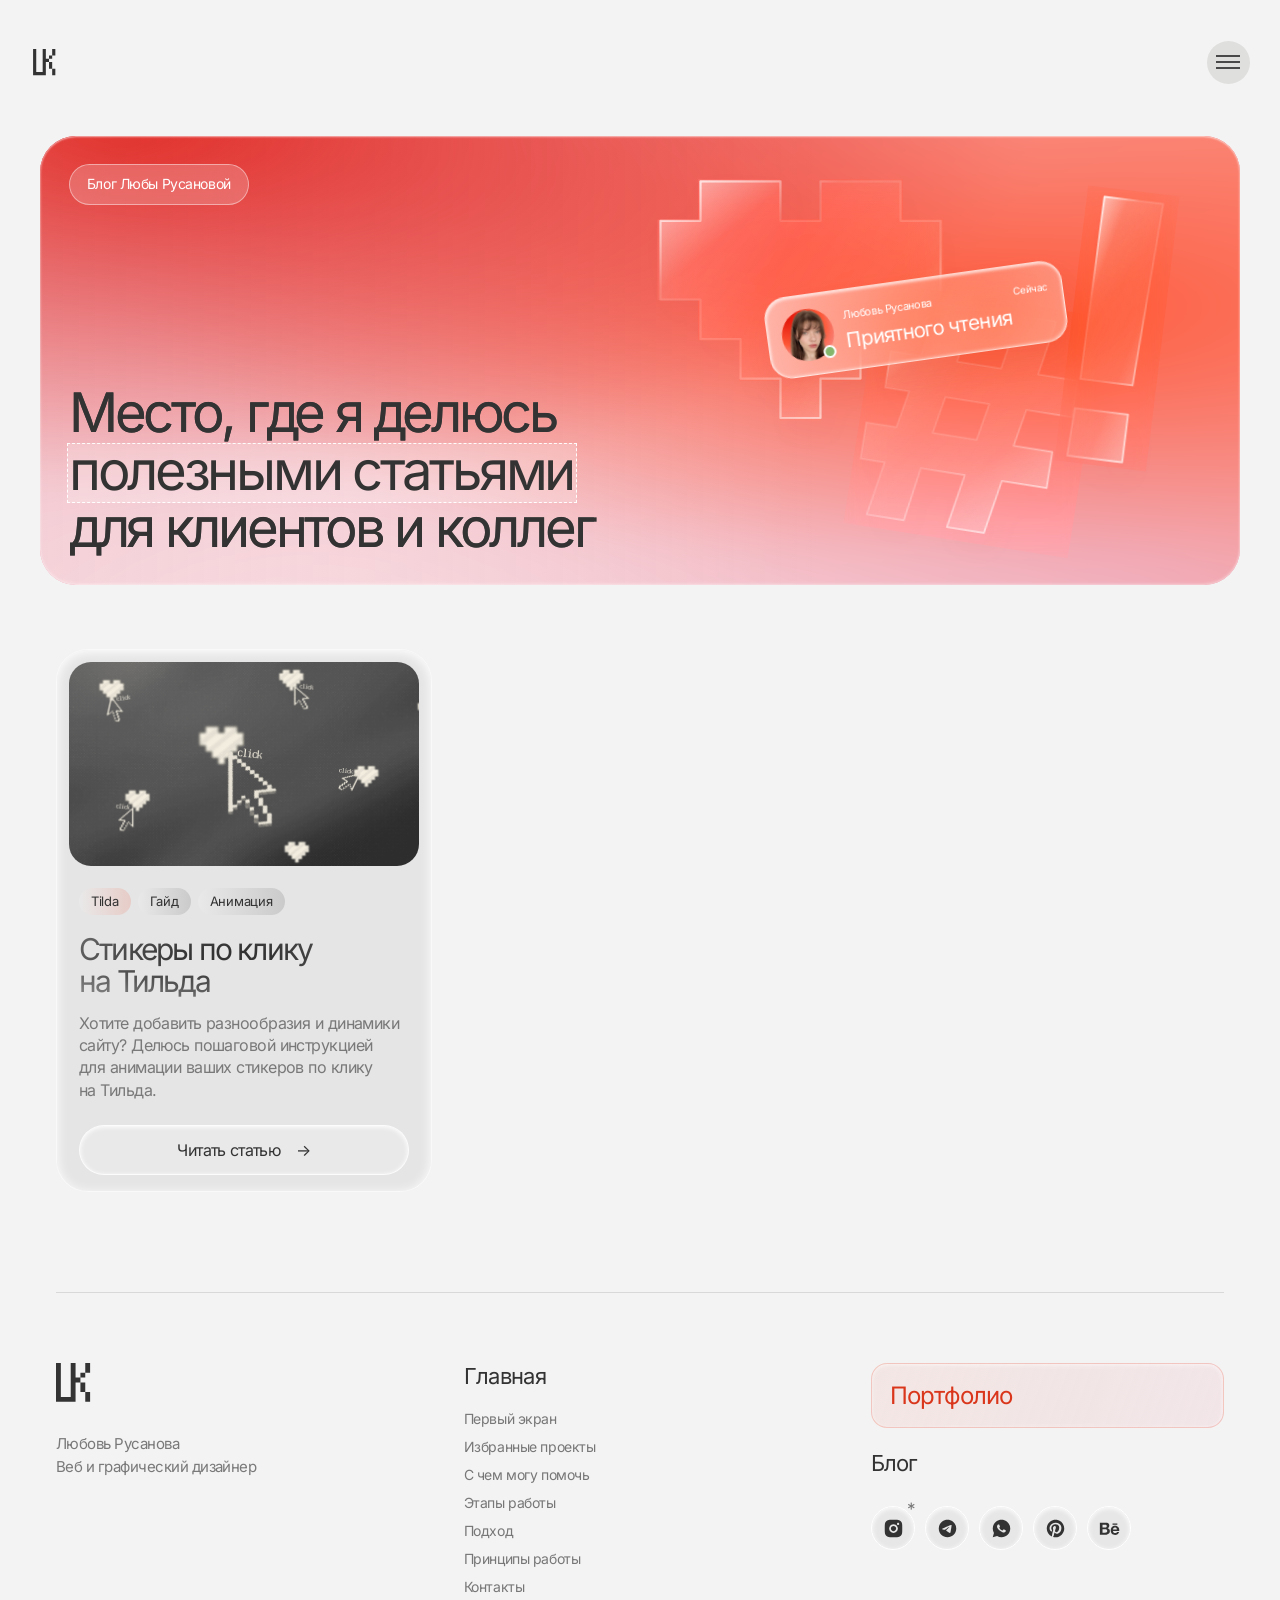
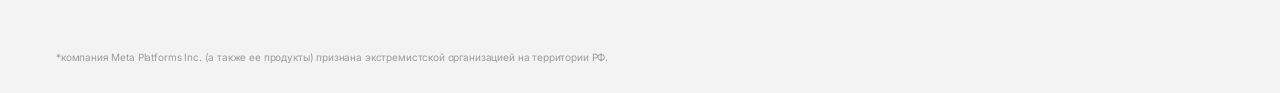
==== commit 41514c8f: "Add work stages carousel and reorder home sections" ====
--- a/blog/index.html
+++ b/blog/index.html
@@ -6,7 +6,7 @@
         <img class="glitch-part glitch-b" src="/assets/LK.svg" alt="" aria-hidden="true">
       </a>
       <button class="menu" type="button" aria-label="Открыть меню" aria-expanded="false" aria-controls="site-menu"><svg class="menu-icon" width="24" height="14" viewBox="0 0 24 14" aria-hidden="true"><path d="M0 1H24 M0 7H24 M0 13H24" fill="none" stroke="currentColor" stroke-width="2" shape-rendering="crispEdges"/></svg></button>
-    </header><nav class="menu-panel" id="site-menu" aria-label="Навигация по сайту" hidden><div class="nav-home"><a href="/">Главная</a><details><summary aria-label="Разделы главной страницы"><svg class="home-chevron" viewBox="0 0 24 24" aria-hidden="true"><path d="m6 9 6 6 6-6"/></svg></summary><div class="home-subnav"><a href="/#home">Первый экран</a><a href="/#projects">Избранные проекты</a><a href="/#approach">Подход</a><a href="/#collaboration">Принципы работы</a><a href="/#services">С&nbsp;чем могу помочь</a><a href="/#contact">Контакты</a></div></details></div><a class="portfolio-nav" href="/#projects">Портфолио <span class="portfolio-arrow" aria-hidden="true">→</span></a><a class="blog-nav" href="/blog/">Блог <span class="nav-arrow" aria-hidden="true">→</span></a><div class="nav-socials" aria-label="Социальные сети"><a class="social-circle" href="https://www.instagram.com/lyubakravchuk" target="_blank" rel="noopener noreferrer" aria-label="Instagram*"><svg aria-hidden="true" viewBox="0 0 24 24" fill="currentColor" xmlns="http://www.w3.org/2000/svg"><path d="M13.0281 2.00073C14.1535 2.00259 14.7238 2.00855 15.2166 2.02322L15.4107 2.02956C15.6349 2.03753 15.8561 2.04753 16.1228 2.06003C17.1869 2.1092 17.9128 2.27753 18.5503 2.52503C19.2094 2.7792 19.7661 3.12253 20.3219 3.67837C20.8769 4.2342 21.2203 4.79253 21.4753 5.45003C21.7219 6.0867 21.8903 6.81337 21.9403 7.87753C21.9522 8.1442 21.9618 8.3654 21.9697 8.58964L21.976 8.78373C21.9906 9.27647 21.9973 9.84686 21.9994 10.9723L22.0002 11.7179C22.0003 11.809 22.0003 11.903 22.0003 12L22.0002 12.2821L21.9996 13.0278C21.9977 14.1532 21.9918 14.7236 21.9771 15.2163L21.9707 15.4104C21.9628 15.6347 21.9528 15.8559 21.9403 16.1225C21.8911 17.1867 21.7219 17.9125 21.4753 18.55C21.2211 19.2092 20.8769 19.7659 20.3219 20.3217C19.7661 20.8767 19.2069 21.22 18.5503 21.475C17.9128 21.7217 17.1869 21.89 16.1228 21.94C15.8561 21.9519 15.6349 21.9616 15.4107 21.9694L15.2166 21.9757C14.7238 21.9904 14.1535 21.997 13.0281 21.9992L12.2824 22C12.1913 22 12.0973 22 12.0003 22L11.7182 22L10.9725 21.9993C9.8471 21.9975 9.27672 21.9915 8.78397 21.9768L8.58989 21.9705C8.36564 21.9625 8.14444 21.9525 7.87778 21.94C6.81361 21.8909 6.08861 21.7217 5.45028 21.475C4.79194 21.2209 4.23444 20.8767 3.67861 20.3217C3.12278 19.7659 2.78028 19.2067 2.52528 18.55C2.27778 17.9125 2.11028 17.1867 2.06028 16.1225C2.0484 15.8559 2.03871 15.6347 2.03086 15.4104L2.02457 15.2163C2.00994 14.7236 2.00327 14.1532 2.00111 13.0278L2.00098 10.9723C2.00284 9.84686 2.00879 9.27647 2.02346 8.78373L2.02981 8.58964C2.03778 8.3654 2.04778 8.1442 2.06028 7.87753C2.10944 6.81253 2.27778 6.08753 2.52528 5.45003C2.77944 4.7917 3.12278 4.2342 3.67861 3.67837C4.23444 3.12253 4.79278 2.78003 5.45028 2.52503C6.08778 2.27753 6.81278 2.11003 7.87778 2.06003C8.14444 2.04816 8.36564 2.03847 8.58989 2.03062L8.78397 2.02433C9.27672 2.00969 9.8471 2.00302 10.9725 2.00086L13.0281 2.00073ZM12.0003 7.00003C9.23738 7.00003 7.00028 9.23956 7.00028 12C7.00028 14.7629 9.23981 17 12.0003 17C14.7632 17 17.0003 14.7605 17.0003 12C17.0003 9.23713 14.7607 7.00003 12.0003 7.00003ZM12.0003 9.00003C13.6572 9.00003 15.0003 10.3427 15.0003 12C15.0003 13.6569 13.6576 15 12.0003 15C10.3434 15 9.00028 13.6574 9.00028 12C9.00028 10.3431 10.3429 9.00003 12.0003 9.00003ZM17.2503 5.50003C16.561 5.50003 16.0003 6.05994 16.0003 6.74918C16.0003 7.43843 16.5602 7.9992 17.2503 7.9992C17.9395 7.9992 18.5003 7.4393 18.5003 6.74918C18.5003 6.05994 17.9386 5.49917 17.2503 5.50003Z"/></svg><sup aria-hidden="true">*</sup></a><a class="social-circle" href="https://t.me/lyubakravchuk" target="_blank" rel="noopener noreferrer" aria-label="Telegram"><svg aria-hidden="true" viewBox="0 0 24 24" fill="currentColor" xmlns="http://www.w3.org/2000/svg"><path d="M22 12C22 17.5228 17.5228 22 12 22C6.47715 22 2 17.5228 2 12C2 6.47715 6.47715 2 12 2C17.5228 2 22 6.47715 22 12ZM12.3584 9.38246C11.3857 9.78702 9.4418 10.6244 6.5266 11.8945C6.05321 12.0827 5.80524 12.2669 5.78266 12.4469C5.74451 12.7513 6.12561 12.8711 6.64458 13.0343C6.71517 13.0565 6.78832 13.0795 6.8633 13.1039C7.37388 13.2698 8.06071 13.464 8.41776 13.4717C8.74164 13.4787 9.10313 13.3452 9.50222 13.0711C12.226 11.2325 13.632 10.3032 13.7203 10.2832C13.7826 10.269 13.8689 10.2513 13.9273 10.3032C13.9858 10.3552 13.98 10.4536 13.9739 10.48C13.9361 10.641 12.4401 12.0318 11.666 12.7515C11.4351 12.9661 11.2101 13.1853 10.9833 13.4039C10.509 13.8611 10.1533 14.204 11.003 14.764C11.8644 15.3317 12.7323 15.8982 13.5724 16.4971C13.9867 16.7925 14.359 17.0579 14.8188 17.0156C15.0861 16.991 15.3621 16.7397 15.5022 15.9903C15.8335 14.2193 16.4847 10.3821 16.6352 8.80083C16.6484 8.6623 16.6318 8.485 16.6185 8.40717C16.6052 8.32934 16.5773 8.21844 16.4762 8.13635C16.3563 8.03913 16.1714 8.01863 16.0887 8.02009C15.7125 8.02672 15.1355 8.22737 12.3584 9.38246Z"/></svg></a><a class="social-circle" href="https://wa.me/77751026931?text=" target="_blank" rel="noopener noreferrer" aria-label="WhatsApp"><svg aria-hidden="true" viewBox="0 0 24 24" fill="currentColor" xmlns="http://www.w3.org/2000/svg"><path d="M12.001 2C17.5238 2 22.001 6.47715 22.001 12C22.001 17.5228 17.5238 22 12.001 22C10.1671 22 8.44851 21.5064 6.97086 20.6447L2.00516 22L3.35712 17.0315C2.49494 15.5536 2.00098 13.8345 2.00098 12C2.00098 6.47715 6.47813 2 12.001 2ZM8.59339 7.30019L8.39232 7.30833C8.26293 7.31742 8.13607 7.34902 8.02057 7.40811C7.93392 7.45244 7.85348 7.51651 7.72709 7.63586C7.60774 7.74855 7.53857 7.84697 7.46569 7.94186C7.09599 8.4232 6.89729 9.01405 6.90098 9.62098C6.90299 10.1116 7.03043 10.5884 7.23169 11.0336C7.63982 11.9364 8.31288 12.8908 9.20194 13.7759C9.4155 13.9885 9.62473 14.2034 9.85034 14.402C10.9538 15.3736 12.2688 16.0742 13.6907 16.4482C13.6907 16.4482 14.2507 16.5342 14.2589 16.5347C14.4444 16.5447 14.6296 16.5313 14.8153 16.5218C15.1066 16.5068 15.391 16.428 15.6484 16.2909C15.8139 16.2028 15.8922 16.159 16.0311 16.0714C16.0311 16.0714 16.0737 16.0426 16.1559 15.9814C16.2909 15.8808 16.3743 15.81 16.4866 15.6934C16.5694 15.6074 16.6406 15.5058 16.6956 15.3913C16.7738 15.2281 16.8525 14.9166 16.8838 14.6579C16.9077 14.4603 16.9005 14.3523 16.8979 14.2854C16.8936 14.1778 16.8047 14.0671 16.7073 14.0201L16.1258 13.7587C16.1258 13.7587 15.2563 13.3803 14.7245 13.1377C14.6691 13.1124 14.6085 13.1007 14.5476 13.097C14.4142 13.0888 14.2647 13.1236 14.1696 13.2238C14.1646 13.2218 14.0984 13.279 13.3749 14.1555C13.335 14.2032 13.2415 14.3069 13.0798 14.2972C13.0554 14.2955 13.0311 14.292 13.0074 14.2858C12.9419 14.2685 12.8781 14.2457 12.8157 14.2193C12.692 14.1668 12.6486 14.1469 12.5641 14.1105C11.9868 13.8583 11.457 13.5209 10.9887 13.108C10.8631 12.9974 10.7463 12.8783 10.6259 12.7616C10.2057 12.3543 9.86169 11.9211 9.60577 11.4938C9.5918 11.4705 9.57027 11.4368 9.54708 11.3991C9.50521 11.331 9.45903 11.25 9.44455 11.1944C9.40738 11.0473 9.50599 10.9291 9.50599 10.9291C9.50599 10.9291 9.74939 10.663 9.86248 10.5183C9.97128 10.379 10.0652 10.2428 10.125 10.1457C10.2428 9.95633 10.2801 9.76062 10.2182 9.60963C9.93764 8.92565 9.64818 8.24536 9.34986 7.56894C9.29098 7.43545 9.11585 7.33846 8.95659 7.32007C8.90265 7.31384 8.84875 7.30758 8.79459 7.30402C8.66053 7.29748 8.5262 7.29892 8.39232 7.30833L8.59339 7.30019Z"/></svg></a><a class="social-circle" href="https://ru.pinterest.com/lubovwebdesign/" target="_blank" rel="noopener noreferrer" aria-label="Pinterest"><svg aria-hidden="true" viewBox="0 0 24 24" fill="currentColor" xmlns="http://www.w3.org/2000/svg"><path d="M13.3717 2.09442C8.42512 1.41268 3.73383 4.48505 2.38064 9.29256C1.02745 14.1001 3.42711 19.1692 8.00271 21.1689C7.94264 20.4008 7.99735 19.628 8.16502 18.8761C8.34964 18.0374 9.46121 13.4132 9.46121 13.4132C9.23971 12.9173 9.12893 12.379 9.13659 11.8359C9.13659 10.3509 9.99353 9.24295 11.0597 9.24295C11.4472 9.23718 11.8181 9.40028 12.0758 9.68981C12.3335 9.97934 12.4526 10.3667 12.402 10.751C12.402 11.6512 11.8236 13.0131 11.5228 14.2903C11.4014 14.7656 11.5131 15.2703 11.8237 15.65C12.1343 16.0296 12.6069 16.2389 13.0967 16.2139C14.9944 16.2139 16.2675 13.7825 16.2675 10.9126C16.2675 8.71205 14.8098 7.0655 12.1243 7.0655C10.826 7.01531 9.56388 7.4996 8.63223 8.40543C7.70057 9.31126 7.18084 10.5595 7.19423 11.859C7.16563 12.5722 7.39566 13.2717 7.84194 13.8287C8.01361 13.9564 8.07985 14.1825 8.00425 14.3827C7.9581 14.5673 7.84194 15.0059 7.79578 15.1675C7.77632 15.278 7.70559 15.3728 7.60516 15.4228C7.50473 15.4729 7.38651 15.4724 7.28654 15.4214C5.9019 14.8674 5.24957 13.3439 5.24957 11.6051C5.24957 8.75822 7.63424 5.3497 12.4036 5.3497C16.1998 5.3497 18.723 8.1273 18.723 11.0972C18.723 15.0059 16.5468 17.9451 13.3298 17.9451C12.3526 17.9761 11.4273 17.5061 10.8759 16.6986C10.8759 16.6986 10.2974 19.0146 10.1835 19.4531C9.95101 20.2099 9.60779 20.9281 9.16505 21.5844C10.0877 21.8643 11.0471 22.0044 12.0113 22C14.6636 22.0017 17.2078 20.9484 19.0829 19.072C20.958 17.1957 22.0099 14.6504 22.0069 11.9975C22.004 7.00306 18.3183 2.77616 13.3717 2.09442Z"/></svg></a><a class="social-circle" href="https://www.behance.net/lyubakravchuk" target="_blank" rel="noopener noreferrer" aria-label="Behance"><svg aria-hidden="true" viewBox="0 0 24 24" fill="currentColor" xmlns="http://www.w3.org/2000/svg"><path d="M7.44262 5.34998C8.08197 5.34998 8.67213 5.39945 9.21311 5.54786C9.7541 5.6468 10.1967 5.84468 10.5902 6.09203C10.9836 6.33938 11.2787 6.68566 11.4754 7.13089C11.6721 7.57612 11.7705 8.12029 11.7705 8.71393C11.7705 9.40651 11.623 10.0002 11.2787 10.4454C10.9836 10.8906 10.4918 11.2864 9.90164 11.5832C10.7377 11.8305 11.377 12.2758 11.7705 12.8694C12.1639 13.463 12.4098 14.2051 12.4098 15.0461C12.4098 15.7387 12.2623 16.3323 12.0164 16.827C11.7705 17.3217 11.377 17.7669 10.9344 18.0638C10.4918 18.3606 9.95082 18.6079 9.36066 18.7563C8.77049 18.9047 8.18033 19.0037 7.59016 19.0037H1V5.34998H7.44262ZM7.04918 10.8906C7.59016 10.8906 8.03279 10.7422 8.37705 10.4949C8.72131 10.2475 8.86885 9.80227 8.86885 9.2581C8.86885 8.96128 8.81967 8.66446 8.72131 8.46658C8.62295 8.2687 8.47541 8.12029 8.27869 7.97188C8.08197 7.87294 7.88525 7.774 7.63934 7.72453C7.39344 7.67506 7.14754 7.67506 6.85246 7.67506H4V10.8906H7.04918ZM7.19672 16.7281C7.4918 16.7281 7.78689 16.6786 8.03279 16.6291C8.27869 16.5797 8.52459 16.4807 8.72131 16.3323C8.91803 16.1839 9.06557 16.0355 9.21311 15.7881C9.31148 15.5408 9.40984 15.244 9.40984 14.8977C9.40984 14.2051 9.21312 13.7104 8.81967 13.3641C8.42623 13.0673 7.88525 12.9189 7.2459 12.9189H4V16.7281H7.19672ZM16.6885 16.6786C17.082 17.0744 17.6721 17.2722 18.459 17.2722C19 17.2722 19.4918 17.1238 19.8852 16.8765C20.2787 16.5797 20.5246 16.2828 20.623 15.986H23.0328C22.6393 17.1733 22.0492 18.0143 21.2623 18.5585C20.4754 19.0532 19.541 19.35 18.4098 19.35C17.6229 19.35 16.9344 19.2016 16.2951 18.9542C15.6557 18.7069 15.1639 18.3606 14.7213 17.8659C14.2787 17.4206 13.9344 16.8765 13.7377 16.2334C13.4918 15.5903 13.3934 14.8977 13.3934 14.1062C13.3934 13.3641 13.4918 12.6715 13.7377 12.0284C13.9836 11.3853 14.3279 10.8411 14.7705 10.3464C15.2131 9.90121 15.7541 9.50545 16.3443 9.2581C16.9836 9.01075 17.6229 8.86234 18.4098 8.86234C19.2459 8.86234 19.9836 9.01075 20.623 9.35704C21.2623 9.70333 21.7541 10.0991 22.1475 10.6927C22.541 11.2369 22.8361 11.88 23.0328 12.5726C23.1311 13.2652 23.1803 13.9577 23.1311 14.7493H16C16 15.5408 16.2951 16.2828 16.6885 16.6786ZM19.7869 11.4843C19.4426 11.138 18.9016 10.9401 18.2623 10.9401C17.8197 10.9401 17.4754 11.039 17.1803 11.1874C16.8852 11.3358 16.6885 11.5337 16.4918 11.7316C16.2951 11.9295 16.1967 12.1768 16.1475 12.4242C16.0984 12.6715 16.0492 12.8694 16.0492 13.0673H20.4754C20.3771 12.3252 20.1311 11.8305 19.7869 11.4843ZM15.459 6.2899H20.9672V7.62559H15.459V6.2899Z"/></svg></a></div></nav><main>
+    </header><nav class="menu-panel" id="site-menu" aria-label="Навигация по сайту" hidden><div class="nav-home"><a href="/">Главная</a><details><summary aria-label="Разделы главной страницы"><svg class="home-chevron" viewBox="0 0 24 24" aria-hidden="true"><path d="m6 9 6 6 6-6"/></svg></summary><div class="home-subnav"><a href="/#home">Первый экран</a><a href="/#projects">Избранные проекты</a><a href="/#services">С&nbsp;чем могу помочь</a><a href="/#process">Этапы работы</a><a href="/#approach">Подход</a><a href="/#collaboration">Принципы работы</a><a href="/#contact">Контакты</a></div></details></div><a class="portfolio-nav" href="/#projects">Портфолио <span class="portfolio-arrow" aria-hidden="true">→</span></a><a class="blog-nav" href="/blog/">Блог <span class="nav-arrow" aria-hidden="true">→</span></a><div class="nav-socials" aria-label="Социальные сети"><a class="social-circle" href="https://www.instagram.com/lyubakravchuk" target="_blank" rel="noopener noreferrer" aria-label="Instagram*"><svg aria-hidden="true" viewBox="0 0 24 24" fill="currentColor" xmlns="http://www.w3.org/2000/svg"><path d="M13.0281 2.00073C14.1535 2.00259 14.7238 2.00855 15.2166 2.02322L15.4107 2.02956C15.6349 2.03753 15.8561 2.04753 16.1228 2.06003C17.1869 2.1092 17.9128 2.27753 18.5503 2.52503C19.2094 2.7792 19.7661 3.12253 20.3219 3.67837C20.8769 4.2342 21.2203 4.79253 21.4753 5.45003C21.7219 6.0867 21.8903 6.81337 21.9403 7.87753C21.9522 8.1442 21.9618 8.3654 21.9697 8.58964L21.976 8.78373C21.9906 9.27647 21.9973 9.84686 21.9994 10.9723L22.0002 11.7179C22.0003 11.809 22.0003 11.903 22.0003 12L22.0002 12.2821L21.9996 13.0278C21.9977 14.1532 21.9918 14.7236 21.9771 15.2163L21.9707 15.4104C21.9628 15.6347 21.9528 15.8559 21.9403 16.1225C21.8911 17.1867 21.7219 17.9125 21.4753 18.55C21.2211 19.2092 20.8769 19.7659 20.3219 20.3217C19.7661 20.8767 19.2069 21.22 18.5503 21.475C17.9128 21.7217 17.1869 21.89 16.1228 21.94C15.8561 21.9519 15.6349 21.9616 15.4107 21.9694L15.2166 21.9757C14.7238 21.9904 14.1535 21.997 13.0281 21.9992L12.2824 22C12.1913 22 12.0973 22 12.0003 22L11.7182 22L10.9725 21.9993C9.8471 21.9975 9.27672 21.9915 8.78397 21.9768L8.58989 21.9705C8.36564 21.9625 8.14444 21.9525 7.87778 21.94C6.81361 21.8909 6.08861 21.7217 5.45028 21.475C4.79194 21.2209 4.23444 20.8767 3.67861 20.3217C3.12278 19.7659 2.78028 19.2067 2.52528 18.55C2.27778 17.9125 2.11028 17.1867 2.06028 16.1225C2.0484 15.8559 2.03871 15.6347 2.03086 15.4104L2.02457 15.2163C2.00994 14.7236 2.00327 14.1532 2.00111 13.0278L2.00098 10.9723C2.00284 9.84686 2.00879 9.27647 2.02346 8.78373L2.02981 8.58964C2.03778 8.3654 2.04778 8.1442 2.06028 7.87753C2.10944 6.81253 2.27778 6.08753 2.52528 5.45003C2.77944 4.7917 3.12278 4.2342 3.67861 3.67837C4.23444 3.12253 4.79278 2.78003 5.45028 2.52503C6.08778 2.27753 6.81278 2.11003 7.87778 2.06003C8.14444 2.04816 8.36564 2.03847 8.58989 2.03062L8.78397 2.02433C9.27672 2.00969 9.8471 2.00302 10.9725 2.00086L13.0281 2.00073ZM12.0003 7.00003C9.23738 7.00003 7.00028 9.23956 7.00028 12C7.00028 14.7629 9.23981 17 12.0003 17C14.7632 17 17.0003 14.7605 17.0003 12C17.0003 9.23713 14.7607 7.00003 12.0003 7.00003ZM12.0003 9.00003C13.6572 9.00003 15.0003 10.3427 15.0003 12C15.0003 13.6569 13.6576 15 12.0003 15C10.3434 15 9.00028 13.6574 9.00028 12C9.00028 10.3431 10.3429 9.00003 12.0003 9.00003ZM17.2503 5.50003C16.561 5.50003 16.0003 6.05994 16.0003 6.74918C16.0003 7.43843 16.5602 7.9992 17.2503 7.9992C17.9395 7.9992 18.5003 7.4393 18.5003 6.74918C18.5003 6.05994 17.9386 5.49917 17.2503 5.50003Z"/></svg><sup aria-hidden="true">*</sup></a><a class="social-circle" href="https://t.me/lyubakravchuk" target="_blank" rel="noopener noreferrer" aria-label="Telegram"><svg aria-hidden="true" viewBox="0 0 24 24" fill="currentColor" xmlns="http://www.w3.org/2000/svg"><path d="M22 12C22 17.5228 17.5228 22 12 22C6.47715 22 2 17.5228 2 12C2 6.47715 6.47715 2 12 2C17.5228 2 22 6.47715 22 12ZM12.3584 9.38246C11.3857 9.78702 9.4418 10.6244 6.5266 11.8945C6.05321 12.0827 5.80524 12.2669 5.78266 12.4469C5.74451 12.7513 6.12561 12.8711 6.64458 13.0343C6.71517 13.0565 6.78832 13.0795 6.8633 13.1039C7.37388 13.2698 8.06071 13.464 8.41776 13.4717C8.74164 13.4787 9.10313 13.3452 9.50222 13.0711C12.226 11.2325 13.632 10.3032 13.7203 10.2832C13.7826 10.269 13.8689 10.2513 13.9273 10.3032C13.9858 10.3552 13.98 10.4536 13.9739 10.48C13.9361 10.641 12.4401 12.0318 11.666 12.7515C11.4351 12.9661 11.2101 13.1853 10.9833 13.4039C10.509 13.8611 10.1533 14.204 11.003 14.764C11.8644 15.3317 12.7323 15.8982 13.5724 16.4971C13.9867 16.7925 14.359 17.0579 14.8188 17.0156C15.0861 16.991 15.3621 16.7397 15.5022 15.9903C15.8335 14.2193 16.4847 10.3821 16.6352 8.80083C16.6484 8.6623 16.6318 8.485 16.6185 8.40717C16.6052 8.32934 16.5773 8.21844 16.4762 8.13635C16.3563 8.03913 16.1714 8.01863 16.0887 8.02009C15.7125 8.02672 15.1355 8.22737 12.3584 9.38246Z"/></svg></a><a class="social-circle" href="https://wa.me/77751026931?text=" target="_blank" rel="noopener noreferrer" aria-label="WhatsApp"><svg aria-hidden="true" viewBox="0 0 24 24" fill="currentColor" xmlns="http://www.w3.org/2000/svg"><path d="M12.001 2C17.5238 2 22.001 6.47715 22.001 12C22.001 17.5228 17.5238 22 12.001 22C10.1671 22 8.44851 21.5064 6.97086 20.6447L2.00516 22L3.35712 17.0315C2.49494 15.5536 2.00098 13.8345 2.00098 12C2.00098 6.47715 6.47813 2 12.001 2ZM8.59339 7.30019L8.39232 7.30833C8.26293 7.31742 8.13607 7.34902 8.02057 7.40811C7.93392 7.45244 7.85348 7.51651 7.72709 7.63586C7.60774 7.74855 7.53857 7.84697 7.46569 7.94186C7.09599 8.4232 6.89729 9.01405 6.90098 9.62098C6.90299 10.1116 7.03043 10.5884 7.23169 11.0336C7.63982 11.9364 8.31288 12.8908 9.20194 13.7759C9.4155 13.9885 9.62473 14.2034 9.85034 14.402C10.9538 15.3736 12.2688 16.0742 13.6907 16.4482C13.6907 16.4482 14.2507 16.5342 14.2589 16.5347C14.4444 16.5447 14.6296 16.5313 14.8153 16.5218C15.1066 16.5068 15.391 16.428 15.6484 16.2909C15.8139 16.2028 15.8922 16.159 16.0311 16.0714C16.0311 16.0714 16.0737 16.0426 16.1559 15.9814C16.2909 15.8808 16.3743 15.81 16.4866 15.6934C16.5694 15.6074 16.6406 15.5058 16.6956 15.3913C16.7738 15.2281 16.8525 14.9166 16.8838 14.6579C16.9077 14.4603 16.9005 14.3523 16.8979 14.2854C16.8936 14.1778 16.8047 14.0671 16.7073 14.0201L16.1258 13.7587C16.1258 13.7587 15.2563 13.3803 14.7245 13.1377C14.6691 13.1124 14.6085 13.1007 14.5476 13.097C14.4142 13.0888 14.2647 13.1236 14.1696 13.2238C14.1646 13.2218 14.0984 13.279 13.3749 14.1555C13.335 14.2032 13.2415 14.3069 13.0798 14.2972C13.0554 14.2955 13.0311 14.292 13.0074 14.2858C12.9419 14.2685 12.8781 14.2457 12.8157 14.2193C12.692 14.1668 12.6486 14.1469 12.5641 14.1105C11.9868 13.8583 11.457 13.5209 10.9887 13.108C10.8631 12.9974 10.7463 12.8783 10.6259 12.7616C10.2057 12.3543 9.86169 11.9211 9.60577 11.4938C9.5918 11.4705 9.57027 11.4368 9.54708 11.3991C9.50521 11.331 9.45903 11.25 9.44455 11.1944C9.40738 11.0473 9.50599 10.9291 9.50599 10.9291C9.50599 10.9291 9.74939 10.663 9.86248 10.5183C9.97128 10.379 10.0652 10.2428 10.125 10.1457C10.2428 9.95633 10.2801 9.76062 10.2182 9.60963C9.93764 8.92565 9.64818 8.24536 9.34986 7.56894C9.29098 7.43545 9.11585 7.33846 8.95659 7.32007C8.90265 7.31384 8.84875 7.30758 8.79459 7.30402C8.66053 7.29748 8.5262 7.29892 8.39232 7.30833L8.59339 7.30019Z"/></svg></a><a class="social-circle" href="https://ru.pinterest.com/lubovwebdesign/" target="_blank" rel="noopener noreferrer" aria-label="Pinterest"><svg aria-hidden="true" viewBox="0 0 24 24" fill="currentColor" xmlns="http://www.w3.org/2000/svg"><path d="M13.3717 2.09442C8.42512 1.41268 3.73383 4.48505 2.38064 9.29256C1.02745 14.1001 3.42711 19.1692 8.00271 21.1689C7.94264 20.4008 7.99735 19.628 8.16502 18.8761C8.34964 18.0374 9.46121 13.4132 9.46121 13.4132C9.23971 12.9173 9.12893 12.379 9.13659 11.8359C9.13659 10.3509 9.99353 9.24295 11.0597 9.24295C11.4472 9.23718 11.8181 9.40028 12.0758 9.68981C12.3335 9.97934 12.4526 10.3667 12.402 10.751C12.402 11.6512 11.8236 13.0131 11.5228 14.2903C11.4014 14.7656 11.5131 15.2703 11.8237 15.65C12.1343 16.0296 12.6069 16.2389 13.0967 16.2139C14.9944 16.2139 16.2675 13.7825 16.2675 10.9126C16.2675 8.71205 14.8098 7.0655 12.1243 7.0655C10.826 7.01531 9.56388 7.4996 8.63223 8.40543C7.70057 9.31126 7.18084 10.5595 7.19423 11.859C7.16563 12.5722 7.39566 13.2717 7.84194 13.8287C8.01361 13.9564 8.07985 14.1825 8.00425 14.3827C7.9581 14.5673 7.84194 15.0059 7.79578 15.1675C7.77632 15.278 7.70559 15.3728 7.60516 15.4228C7.50473 15.4729 7.38651 15.4724 7.28654 15.4214C5.9019 14.8674 5.24957 13.3439 5.24957 11.6051C5.24957 8.75822 7.63424 5.3497 12.4036 5.3497C16.1998 5.3497 18.723 8.1273 18.723 11.0972C18.723 15.0059 16.5468 17.9451 13.3298 17.9451C12.3526 17.9761 11.4273 17.5061 10.8759 16.6986C10.8759 16.6986 10.2974 19.0146 10.1835 19.4531C9.95101 20.2099 9.60779 20.9281 9.16505 21.5844C10.0877 21.8643 11.0471 22.0044 12.0113 22C14.6636 22.0017 17.2078 20.9484 19.0829 19.072C20.958 17.1957 22.0099 14.6504 22.0069 11.9975C22.004 7.00306 18.3183 2.77616 13.3717 2.09442Z"/></svg></a><a class="social-circle" href="https://www.behance.net/lyubakravchuk" target="_blank" rel="noopener noreferrer" aria-label="Behance"><svg aria-hidden="true" viewBox="0 0 24 24" fill="currentColor" xmlns="http://www.w3.org/2000/svg"><path d="M7.44262 5.34998C8.08197 5.34998 8.67213 5.39945 9.21311 5.54786C9.7541 5.6468 10.1967 5.84468 10.5902 6.09203C10.9836 6.33938 11.2787 6.68566 11.4754 7.13089C11.6721 7.57612 11.7705 8.12029 11.7705 8.71393C11.7705 9.40651 11.623 10.0002 11.2787 10.4454C10.9836 10.8906 10.4918 11.2864 9.90164 11.5832C10.7377 11.8305 11.377 12.2758 11.7705 12.8694C12.1639 13.463 12.4098 14.2051 12.4098 15.0461C12.4098 15.7387 12.2623 16.3323 12.0164 16.827C11.7705 17.3217 11.377 17.7669 10.9344 18.0638C10.4918 18.3606 9.95082 18.6079 9.36066 18.7563C8.77049 18.9047 8.18033 19.0037 7.59016 19.0037H1V5.34998H7.44262ZM7.04918 10.8906C7.59016 10.8906 8.03279 10.7422 8.37705 10.4949C8.72131 10.2475 8.86885 9.80227 8.86885 9.2581C8.86885 8.96128 8.81967 8.66446 8.72131 8.46658C8.62295 8.2687 8.47541 8.12029 8.27869 7.97188C8.08197 7.87294 7.88525 7.774 7.63934 7.72453C7.39344 7.67506 7.14754 7.67506 6.85246 7.67506H4V10.8906H7.04918ZM7.19672 16.7281C7.4918 16.7281 7.78689 16.6786 8.03279 16.6291C8.27869 16.5797 8.52459 16.4807 8.72131 16.3323C8.91803 16.1839 9.06557 16.0355 9.21311 15.7881C9.31148 15.5408 9.40984 15.244 9.40984 14.8977C9.40984 14.2051 9.21312 13.7104 8.81967 13.3641C8.42623 13.0673 7.88525 12.9189 7.2459 12.9189H4V16.7281H7.19672ZM16.6885 16.6786C17.082 17.0744 17.6721 17.2722 18.459 17.2722C19 17.2722 19.4918 17.1238 19.8852 16.8765C20.2787 16.5797 20.5246 16.2828 20.623 15.986H23.0328C22.6393 17.1733 22.0492 18.0143 21.2623 18.5585C20.4754 19.0532 19.541 19.35 18.4098 19.35C17.6229 19.35 16.9344 19.2016 16.2951 18.9542C15.6557 18.7069 15.1639 18.3606 14.7213 17.8659C14.2787 17.4206 13.9344 16.8765 13.7377 16.2334C13.4918 15.5903 13.3934 14.8977 13.3934 14.1062C13.3934 13.3641 13.4918 12.6715 13.7377 12.0284C13.9836 11.3853 14.3279 10.8411 14.7705 10.3464C15.2131 9.90121 15.7541 9.50545 16.3443 9.2581C16.9836 9.01075 17.6229 8.86234 18.4098 8.86234C19.2459 8.86234 19.9836 9.01075 20.623 9.35704C21.2623 9.70333 21.7541 10.0991 22.1475 10.6927C22.541 11.2369 22.8361 11.88 23.0328 12.5726C23.1311 13.2652 23.1803 13.9577 23.1311 14.7493H16C16 15.5408 16.2951 16.2828 16.6885 16.6786ZM19.7869 11.4843C19.4426 11.138 18.9016 10.9401 18.2623 10.9401C17.8197 10.9401 17.4754 11.039 17.1803 11.1874C16.8852 11.3358 16.6885 11.5337 16.4918 11.7316C16.2951 11.9295 16.1967 12.1768 16.1475 12.4242C16.0984 12.6715 16.0492 12.8694 16.0492 13.0673H20.4754C20.3771 12.3252 20.1311 11.8305 19.7869 11.4843ZM15.459 6.2899H20.9672V7.62559H15.459V6.2899Z"/></svg></a></div></nav><main>
 <section class="journal-hero" aria-labelledby="journal-title">
  <div class="journal-gradient" aria-hidden="true"></div>
  <p class="journal-label">Блог Любы Русановой</p>
@@ -32,4 +32,4 @@
   </div>
  </article>
 </section>
-</main><footer class="site-footer"><div class="footer-main"><div class="footer-brand"><a href="/" aria-label="На главную"><img src="/assets/LK.svg" width="35" height="40" alt="LK"></a><p>Любовь Русанова<br>Веб и&nbsp;графический дизайнер</p></div><nav class="footer-home" aria-label="Разделы главной"><a class="footer-heading" href="/">Главная</a><a href="/#home">Первый экран</a><a href="/#projects">Избранные проекты</a><a href="/#approach">Подход</a><a href="/#collaboration">Принципы работы</a><a href="/#services">С&nbsp;чем могу помочь</a><a href="/#contact">Контакты</a></nav><div class="footer-other"><a class="portfolio-nav" href="/#projects">Портфолио <span class="portfolio-arrow" aria-hidden="true">→</span></a><a href="/blog/">Блог</a><div class="nav-socials" aria-label="Социальные сети"><a class="social-circle" href="https://www.instagram.com/lyubakravchuk" target="_blank" rel="noopener noreferrer" aria-label="Instagram*"><svg aria-hidden="true" viewBox="0 0 24 24" fill="currentColor" xmlns="http://www.w3.org/2000/svg"><path d="M13.0281 2.00073C14.1535 2.00259 14.7238 2.00855 15.2166 2.02322L15.4107 2.02956C15.6349 2.03753 15.8561 2.04753 16.1228 2.06003C17.1869 2.1092 17.9128 2.27753 18.5503 2.52503C19.2094 2.7792 19.7661 3.12253 20.3219 3.67837C20.8769 4.2342 21.2203 4.79253 21.4753 5.45003C21.7219 6.0867 21.8903 6.81337 21.9403 7.87753C21.9522 8.1442 21.9618 8.3654 21.9697 8.58964L21.976 8.78373C21.9906 9.27647 21.9973 9.84686 21.9994 10.9723L22.0002 11.7179C22.0003 11.809 22.0003 11.903 22.0003 12L22.0002 12.2821L21.9996 13.0278C21.9977 14.1532 21.9918 14.7236 21.9771 15.2163L21.9707 15.4104C21.9628 15.6347 21.9528 15.8559 21.9403 16.1225C21.8911 17.1867 21.7219 17.9125 21.4753 18.55C21.2211 19.2092 20.8769 19.7659 20.3219 20.3217C19.7661 20.8767 19.2069 21.22 18.5503 21.475C17.9128 21.7217 17.1869 21.89 16.1228 21.94C15.8561 21.9519 15.6349 21.9616 15.4107 21.9694L15.2166 21.9757C14.7238 21.9904 14.1535 21.997 13.0281 21.9992L12.2824 22C12.1913 22 12.0973 22 12.0003 22L11.7182 22L10.9725 21.9993C9.8471 21.9975 9.27672 21.9915 8.78397 21.9768L8.58989 21.9705C8.36564 21.9625 8.14444 21.9525 7.87778 21.94C6.81361 21.8909 6.08861 21.7217 5.45028 21.475C4.79194 21.2209 4.23444 20.8767 3.67861 20.3217C3.12278 19.7659 2.78028 19.2067 2.52528 18.55C2.27778 17.9125 2.11028 17.1867 2.06028 16.1225C2.0484 15.8559 2.03871 15.6347 2.03086 15.4104L2.02457 15.2163C2.00994 14.7236 2.00327 14.1532 2.00111 13.0278L2.00098 10.9723C2.00284 9.84686 2.00879 9.27647 2.02346 8.78373L2.02981 8.58964C2.03778 8.3654 2.04778 8.1442 2.06028 7.87753C2.10944 6.81253 2.27778 6.08753 2.52528 5.45003C2.77944 4.7917 3.12278 4.2342 3.67861 3.67837C4.23444 3.12253 4.79278 2.78003 5.45028 2.52503C6.08778 2.27753 6.81278 2.11003 7.87778 2.06003C8.14444 2.04816 8.36564 2.03847 8.58989 2.03062L8.78397 2.02433C9.27672 2.00969 9.8471 2.00302 10.9725 2.00086L13.0281 2.00073ZM12.0003 7.00003C9.23738 7.00003 7.00028 9.23956 7.00028 12C7.00028 14.7629 9.23981 17 12.0003 17C14.7632 17 17.0003 14.7605 17.0003 12C17.0003 9.23713 14.7607 7.00003 12.0003 7.00003ZM12.0003 9.00003C13.6572 9.00003 15.0003 10.3427 15.0003 12C15.0003 13.6569 13.6576 15 12.0003 15C10.3434 15 9.00028 13.6574 9.00028 12C9.00028 10.3431 10.3429 9.00003 12.0003 9.00003ZM17.2503 5.50003C16.561 5.50003 16.0003 6.05994 16.0003 6.74918C16.0003 7.43843 16.5602 7.9992 17.2503 7.9992C17.9395 7.9992 18.5003 7.4393 18.5003 6.74918C18.5003 6.05994 17.9386 5.49917 17.2503 5.50003Z"/></svg><sup aria-hidden="true">*</sup></a><a class="social-circle" href="https://t.me/lyubakravchuk" target="_blank" rel="noopener noreferrer" aria-label="Telegram"><svg aria-hidden="true" viewBox="0 0 24 24" fill="currentColor" xmlns="http://www.w3.org/2000/svg"><path d="M22 12C22 17.5228 17.5228 22 12 22C6.47715 22 2 17.5228 2 12C2 6.47715 6.47715 2 12 2C17.5228 2 22 6.47715 22 12ZM12.3584 9.38246C11.3857 9.78702 9.4418 10.6244 6.5266 11.8945C6.05321 12.0827 5.80524 12.2669 5.78266 12.4469C5.74451 12.7513 6.12561 12.8711 6.64458 13.0343C6.71517 13.0565 6.78832 13.0795 6.8633 13.1039C7.37388 13.2698 8.06071 13.464 8.41776 13.4717C8.74164 13.4787 9.10313 13.3452 9.50222 13.0711C12.226 11.2325 13.632 10.3032 13.7203 10.2832C13.7826 10.269 13.8689 10.2513 13.9273 10.3032C13.9858 10.3552 13.98 10.4536 13.9739 10.48C13.9361 10.641 12.4401 12.0318 11.666 12.7515C11.4351 12.9661 11.2101 13.1853 10.9833 13.4039C10.509 13.8611 10.1533 14.204 11.003 14.764C11.8644 15.3317 12.7323 15.8982 13.5724 16.4971C13.9867 16.7925 14.359 17.0579 14.8188 17.0156C15.0861 16.991 15.3621 16.7397 15.5022 15.9903C15.8335 14.2193 16.4847 10.3821 16.6352 8.80083C16.6484 8.6623 16.6318 8.485 16.6185 8.40717C16.6052 8.32934 16.5773 8.21844 16.4762 8.13635C16.3563 8.03913 16.1714 8.01863 16.0887 8.02009C15.7125 8.02672 15.1355 8.22737 12.3584 9.38246Z"/></svg></a><a class="social-circle" href="https://wa.me/77751026931?text=" target="_blank" rel="noopener noreferrer" aria-label="WhatsApp"><svg aria-hidden="true" viewBox="0 0 24 24" fill="currentColor" xmlns="http://www.w3.org/2000/svg"><path d="M12.001 2C17.5238 2 22.001 6.47715 22.001 12C22.001 17.5228 17.5238 22 12.001 22C10.1671 22 8.44851 21.5064 6.97086 20.6447L2.00516 22L3.35712 17.0315C2.49494 15.5536 2.00098 13.8345 2.00098 12C2.00098 6.47715 6.47813 2 12.001 2ZM8.59339 7.30019L8.39232 7.30833C8.26293 7.31742 8.13607 7.34902 8.02057 7.40811C7.93392 7.45244 7.85348 7.51651 7.72709 7.63586C7.60774 7.74855 7.53857 7.84697 7.46569 7.94186C7.09599 8.4232 6.89729 9.01405 6.90098 9.62098C6.90299 10.1116 7.03043 10.5884 7.23169 11.0336C7.63982 11.9364 8.31288 12.8908 9.20194 13.7759C9.4155 13.9885 9.62473 14.2034 9.85034 14.402C10.9538 15.3736 12.2688 16.0742 13.6907 16.4482C13.6907 16.4482 14.2507 16.5342 14.2589 16.5347C14.4444 16.5447 14.6296 16.5313 14.8153 16.5218C15.1066 16.5068 15.391 16.428 15.6484 16.2909C15.8139 16.2028 15.8922 16.159 16.0311 16.0714C16.0311 16.0714 16.0737 16.0426 16.1559 15.9814C16.2909 15.8808 16.3743 15.81 16.4866 15.6934C16.5694 15.6074 16.6406 15.5058 16.6956 15.3913C16.7738 15.2281 16.8525 14.9166 16.8838 14.6579C16.9077 14.4603 16.9005 14.3523 16.8979 14.2854C16.8936 14.1778 16.8047 14.0671 16.7073 14.0201L16.1258 13.7587C16.1258 13.7587 15.2563 13.3803 14.7245 13.1377C14.6691 13.1124 14.6085 13.1007 14.5476 13.097C14.4142 13.0888 14.2647 13.1236 14.1696 13.2238C14.1646 13.2218 14.0984 13.279 13.3749 14.1555C13.335 14.2032 13.2415 14.3069 13.0798 14.2972C13.0554 14.2955 13.0311 14.292 13.0074 14.2858C12.9419 14.2685 12.8781 14.2457 12.8157 14.2193C12.692 14.1668 12.6486 14.1469 12.5641 14.1105C11.9868 13.8583 11.457 13.5209 10.9887 13.108C10.8631 12.9974 10.7463 12.8783 10.6259 12.7616C10.2057 12.3543 9.86169 11.9211 9.60577 11.4938C9.5918 11.4705 9.57027 11.4368 9.54708 11.3991C9.50521 11.331 9.45903 11.25 9.44455 11.1944C9.40738 11.0473 9.50599 10.9291 9.50599 10.9291C9.50599 10.9291 9.74939 10.663 9.86248 10.5183C9.97128 10.379 10.0652 10.2428 10.125 10.1457C10.2428 9.95633 10.2801 9.76062 10.2182 9.60963C9.93764 8.92565 9.64818 8.24536 9.34986 7.56894C9.29098 7.43545 9.11585 7.33846 8.95659 7.32007C8.90265 7.31384 8.84875 7.30758 8.79459 7.30402C8.66053 7.29748 8.5262 7.29892 8.39232 7.30833L8.59339 7.30019Z"/></svg></a><a class="social-circle" href="https://ru.pinterest.com/lubovwebdesign/" target="_blank" rel="noopener noreferrer" aria-label="Pinterest"><svg aria-hidden="true" viewBox="0 0 24 24" fill="currentColor" xmlns="http://www.w3.org/2000/svg"><path d="M13.3717 2.09442C8.42512 1.41268 3.73383 4.48505 2.38064 9.29256C1.02745 14.1001 3.42711 19.1692 8.00271 21.1689C7.94264 20.4008 7.99735 19.628 8.16502 18.8761C8.34964 18.0374 9.46121 13.4132 9.46121 13.4132C9.23971 12.9173 9.12893 12.379 9.13659 11.8359C9.13659 10.3509 9.99353 9.24295 11.0597 9.24295C11.4472 9.23718 11.8181 9.40028 12.0758 9.68981C12.3335 9.97934 12.4526 10.3667 12.402 10.751C12.402 11.6512 11.8236 13.0131 11.5228 14.2903C11.4014 14.7656 11.5131 15.2703 11.8237 15.65C12.1343 16.0296 12.6069 16.2389 13.0967 16.2139C14.9944 16.2139 16.2675 13.7825 16.2675 10.9126C16.2675 8.71205 14.8098 7.0655 12.1243 7.0655C10.826 7.01531 9.56388 7.4996 8.63223 8.40543C7.70057 9.31126 7.18084 10.5595 7.19423 11.859C7.16563 12.5722 7.39566 13.2717 7.84194 13.8287C8.01361 13.9564 8.07985 14.1825 8.00425 14.3827C7.9581 14.5673 7.84194 15.0059 7.79578 15.1675C7.77632 15.278 7.70559 15.3728 7.60516 15.4228C7.50473 15.4729 7.38651 15.4724 7.28654 15.4214C5.9019 14.8674 5.24957 13.3439 5.24957 11.6051C5.24957 8.75822 7.63424 5.3497 12.4036 5.3497C16.1998 5.3497 18.723 8.1273 18.723 11.0972C18.723 15.0059 16.5468 17.9451 13.3298 17.9451C12.3526 17.9761 11.4273 17.5061 10.8759 16.6986C10.8759 16.6986 10.2974 19.0146 10.1835 19.4531C9.95101 20.2099 9.60779 20.9281 9.16505 21.5844C10.0877 21.8643 11.0471 22.0044 12.0113 22C14.6636 22.0017 17.2078 20.9484 19.0829 19.072C20.958 17.1957 22.0099 14.6504 22.0069 11.9975C22.004 7.00306 18.3183 2.77616 13.3717 2.09442Z"/></svg></a><a class="social-circle" href="https://www.behance.net/lyubakravchuk" target="_blank" rel="noopener noreferrer" aria-label="Behance"><svg aria-hidden="true" viewBox="0 0 24 24" fill="currentColor" xmlns="http://www.w3.org/2000/svg"><path d="M7.44262 5.34998C8.08197 5.34998 8.67213 5.39945 9.21311 5.54786C9.7541 5.6468 10.1967 5.84468 10.5902 6.09203C10.9836 6.33938 11.2787 6.68566 11.4754 7.13089C11.6721 7.57612 11.7705 8.12029 11.7705 8.71393C11.7705 9.40651 11.623 10.0002 11.2787 10.4454C10.9836 10.8906 10.4918 11.2864 9.90164 11.5832C10.7377 11.8305 11.377 12.2758 11.7705 12.8694C12.1639 13.463 12.4098 14.2051 12.4098 15.0461C12.4098 15.7387 12.2623 16.3323 12.0164 16.827C11.7705 17.3217 11.377 17.7669 10.9344 18.0638C10.4918 18.3606 9.95082 18.6079 9.36066 18.7563C8.77049 18.9047 8.18033 19.0037 7.59016 19.0037H1V5.34998H7.44262ZM7.04918 10.8906C7.59016 10.8906 8.03279 10.7422 8.37705 10.4949C8.72131 10.2475 8.86885 9.80227 8.86885 9.2581C8.86885 8.96128 8.81967 8.66446 8.72131 8.46658C8.62295 8.2687 8.47541 8.12029 8.27869 7.97188C8.08197 7.87294 7.88525 7.774 7.63934 7.72453C7.39344 7.67506 7.14754 7.67506 6.85246 7.67506H4V10.8906H7.04918ZM7.19672 16.7281C7.4918 16.7281 7.78689 16.6786 8.03279 16.6291C8.27869 16.5797 8.52459 16.4807 8.72131 16.3323C8.91803 16.1839 9.06557 16.0355 9.21311 15.7881C9.31148 15.5408 9.40984 15.244 9.40984 14.8977C9.40984 14.2051 9.21312 13.7104 8.81967 13.3641C8.42623 13.0673 7.88525 12.9189 7.2459 12.9189H4V16.7281H7.19672ZM16.6885 16.6786C17.082 17.0744 17.6721 17.2722 18.459 17.2722C19 17.2722 19.4918 17.1238 19.8852 16.8765C20.2787 16.5797 20.5246 16.2828 20.623 15.986H23.0328C22.6393 17.1733 22.0492 18.0143 21.2623 18.5585C20.4754 19.0532 19.541 19.35 18.4098 19.35C17.6229 19.35 16.9344 19.2016 16.2951 18.9542C15.6557 18.7069 15.1639 18.3606 14.7213 17.8659C14.2787 17.4206 13.9344 16.8765 13.7377 16.2334C13.4918 15.5903 13.3934 14.8977 13.3934 14.1062C13.3934 13.3641 13.4918 12.6715 13.7377 12.0284C13.9836 11.3853 14.3279 10.8411 14.7705 10.3464C15.2131 9.90121 15.7541 9.50545 16.3443 9.2581C16.9836 9.01075 17.6229 8.86234 18.4098 8.86234C19.2459 8.86234 19.9836 9.01075 20.623 9.35704C21.2623 9.70333 21.7541 10.0991 22.1475 10.6927C22.541 11.2369 22.8361 11.88 23.0328 12.5726C23.1311 13.2652 23.1803 13.9577 23.1311 14.7493H16C16 15.5408 16.2951 16.2828 16.6885 16.6786ZM19.7869 11.4843C19.4426 11.138 18.9016 10.9401 18.2623 10.9401C17.8197 10.9401 17.4754 11.039 17.1803 11.1874C16.8852 11.3358 16.6885 11.5337 16.4918 11.7316C16.2951 11.9295 16.1967 12.1768 16.1475 12.4242C16.0984 12.6715 16.0492 12.8694 16.0492 13.0673H20.4754C20.3771 12.3252 20.1311 11.8305 19.7869 11.4843ZM15.459 6.2899H20.9672V7.62559H15.459V6.2899Z"/></svg></a></div></div></div><p class="legal-note">*компания Meta Platforms Inc. (а&nbsp;также ее продукты) признана экстремистской организацией на&nbsp;территории РФ.</p></footer><script src="/script.js"></script><script src="/blog/blog.js?v=20261010-4"></script></body></html>+</main><footer class="site-footer"><div class="footer-main"><div class="footer-brand"><a href="/" aria-label="На главную"><img src="/assets/LK.svg" width="35" height="40" alt="LK"></a><p>Любовь Русанова<br>Веб и&nbsp;графический дизайнер</p></div><nav class="footer-home" aria-label="Разделы главной"><a class="footer-heading" href="/">Главная</a><a href="/#home">Первый экран</a><a href="/#projects">Избранные проекты</a><a href="/#services">С&nbsp;чем могу помочь</a><a href="/#process">Этапы работы</a><a href="/#approach">Подход</a><a href="/#collaboration">Принципы работы</a><a href="/#contact">Контакты</a></nav><div class="footer-other"><a class="portfolio-nav" href="/#projects">Портфолио <span class="portfolio-arrow" aria-hidden="true">→</span></a><a href="/blog/">Блог</a><div class="nav-socials" aria-label="Социальные сети"><a class="social-circle" href="https://www.instagram.com/lyubakravchuk" target="_blank" rel="noopener noreferrer" aria-label="Instagram*"><svg aria-hidden="true" viewBox="0 0 24 24" fill="currentColor" xmlns="http://www.w3.org/2000/svg"><path d="M13.0281 2.00073C14.1535 2.00259 14.7238 2.00855 15.2166 2.02322L15.4107 2.02956C15.6349 2.03753 15.8561 2.04753 16.1228 2.06003C17.1869 2.1092 17.9128 2.27753 18.5503 2.52503C19.2094 2.7792 19.7661 3.12253 20.3219 3.67837C20.8769 4.2342 21.2203 4.79253 21.4753 5.45003C21.7219 6.0867 21.8903 6.81337 21.9403 7.87753C21.9522 8.1442 21.9618 8.3654 21.9697 8.58964L21.976 8.78373C21.9906 9.27647 21.9973 9.84686 21.9994 10.9723L22.0002 11.7179C22.0003 11.809 22.0003 11.903 22.0003 12L22.0002 12.2821L21.9996 13.0278C21.9977 14.1532 21.9918 14.7236 21.9771 15.2163L21.9707 15.4104C21.9628 15.6347 21.9528 15.8559 21.9403 16.1225C21.8911 17.1867 21.7219 17.9125 21.4753 18.55C21.2211 19.2092 20.8769 19.7659 20.3219 20.3217C19.7661 20.8767 19.2069 21.22 18.5503 21.475C17.9128 21.7217 17.1869 21.89 16.1228 21.94C15.8561 21.9519 15.6349 21.9616 15.4107 21.9694L15.2166 21.9757C14.7238 21.9904 14.1535 21.997 13.0281 21.9992L12.2824 22C12.1913 22 12.0973 22 12.0003 22L11.7182 22L10.9725 21.9993C9.8471 21.9975 9.27672 21.9915 8.78397 21.9768L8.58989 21.9705C8.36564 21.9625 8.14444 21.9525 7.87778 21.94C6.81361 21.8909 6.08861 21.7217 5.45028 21.475C4.79194 21.2209 4.23444 20.8767 3.67861 20.3217C3.12278 19.7659 2.78028 19.2067 2.52528 18.55C2.27778 17.9125 2.11028 17.1867 2.06028 16.1225C2.0484 15.8559 2.03871 15.6347 2.03086 15.4104L2.02457 15.2163C2.00994 14.7236 2.00327 14.1532 2.00111 13.0278L2.00098 10.9723C2.00284 9.84686 2.00879 9.27647 2.02346 8.78373L2.02981 8.58964C2.03778 8.3654 2.04778 8.1442 2.06028 7.87753C2.10944 6.81253 2.27778 6.08753 2.52528 5.45003C2.77944 4.7917 3.12278 4.2342 3.67861 3.67837C4.23444 3.12253 4.79278 2.78003 5.45028 2.52503C6.08778 2.27753 6.81278 2.11003 7.87778 2.06003C8.14444 2.04816 8.36564 2.03847 8.58989 2.03062L8.78397 2.02433C9.27672 2.00969 9.8471 2.00302 10.9725 2.00086L13.0281 2.00073ZM12.0003 7.00003C9.23738 7.00003 7.00028 9.23956 7.00028 12C7.00028 14.7629 9.23981 17 12.0003 17C14.7632 17 17.0003 14.7605 17.0003 12C17.0003 9.23713 14.7607 7.00003 12.0003 7.00003ZM12.0003 9.00003C13.6572 9.00003 15.0003 10.3427 15.0003 12C15.0003 13.6569 13.6576 15 12.0003 15C10.3434 15 9.00028 13.6574 9.00028 12C9.00028 10.3431 10.3429 9.00003 12.0003 9.00003ZM17.2503 5.50003C16.561 5.50003 16.0003 6.05994 16.0003 6.74918C16.0003 7.43843 16.5602 7.9992 17.2503 7.9992C17.9395 7.9992 18.5003 7.4393 18.5003 6.74918C18.5003 6.05994 17.9386 5.49917 17.2503 5.50003Z"/></svg><sup aria-hidden="true">*</sup></a><a class="social-circle" href="https://t.me/lyubakravchuk" target="_blank" rel="noopener noreferrer" aria-label="Telegram"><svg aria-hidden="true" viewBox="0 0 24 24" fill="currentColor" xmlns="http://www.w3.org/2000/svg"><path d="M22 12C22 17.5228 17.5228 22 12 22C6.47715 22 2 17.5228 2 12C2 6.47715 6.47715 2 12 2C17.5228 2 22 6.47715 22 12ZM12.3584 9.38246C11.3857 9.78702 9.4418 10.6244 6.5266 11.8945C6.05321 12.0827 5.80524 12.2669 5.78266 12.4469C5.74451 12.7513 6.12561 12.8711 6.64458 13.0343C6.71517 13.0565 6.78832 13.0795 6.8633 13.1039C7.37388 13.2698 8.06071 13.464 8.41776 13.4717C8.74164 13.4787 9.10313 13.3452 9.50222 13.0711C12.226 11.2325 13.632 10.3032 13.7203 10.2832C13.7826 10.269 13.8689 10.2513 13.9273 10.3032C13.9858 10.3552 13.98 10.4536 13.9739 10.48C13.9361 10.641 12.4401 12.0318 11.666 12.7515C11.4351 12.9661 11.2101 13.1853 10.9833 13.4039C10.509 13.8611 10.1533 14.204 11.003 14.764C11.8644 15.3317 12.7323 15.8982 13.5724 16.4971C13.9867 16.7925 14.359 17.0579 14.8188 17.0156C15.0861 16.991 15.3621 16.7397 15.5022 15.9903C15.8335 14.2193 16.4847 10.3821 16.6352 8.80083C16.6484 8.6623 16.6318 8.485 16.6185 8.40717C16.6052 8.32934 16.5773 8.21844 16.4762 8.13635C16.3563 8.03913 16.1714 8.01863 16.0887 8.02009C15.7125 8.02672 15.1355 8.22737 12.3584 9.38246Z"/></svg></a><a class="social-circle" href="https://wa.me/77751026931?text=" target="_blank" rel="noopener noreferrer" aria-label="WhatsApp"><svg aria-hidden="true" viewBox="0 0 24 24" fill="currentColor" xmlns="http://www.w3.org/2000/svg"><path d="M12.001 2C17.5238 2 22.001 6.47715 22.001 12C22.001 17.5228 17.5238 22 12.001 22C10.1671 22 8.44851 21.5064 6.97086 20.6447L2.00516 22L3.35712 17.0315C2.49494 15.5536 2.00098 13.8345 2.00098 12C2.00098 6.47715 6.47813 2 12.001 2ZM8.59339 7.30019L8.39232 7.30833C8.26293 7.31742 8.13607 7.34902 8.02057 7.40811C7.93392 7.45244 7.85348 7.51651 7.72709 7.63586C7.60774 7.74855 7.53857 7.84697 7.46569 7.94186C7.09599 8.4232 6.89729 9.01405 6.90098 9.62098C6.90299 10.1116 7.03043 10.5884 7.23169 11.0336C7.63982 11.9364 8.31288 12.8908 9.20194 13.7759C9.4155 13.9885 9.62473 14.2034 9.85034 14.402C10.9538 15.3736 12.2688 16.0742 13.6907 16.4482C13.6907 16.4482 14.2507 16.5342 14.2589 16.5347C14.4444 16.5447 14.6296 16.5313 14.8153 16.5218C15.1066 16.5068 15.391 16.428 15.6484 16.2909C15.8139 16.2028 15.8922 16.159 16.0311 16.0714C16.0311 16.0714 16.0737 16.0426 16.1559 15.9814C16.2909 15.8808 16.3743 15.81 16.4866 15.6934C16.5694 15.6074 16.6406 15.5058 16.6956 15.3913C16.7738 15.2281 16.8525 14.9166 16.8838 14.6579C16.9077 14.4603 16.9005 14.3523 16.8979 14.2854C16.8936 14.1778 16.8047 14.0671 16.7073 14.0201L16.1258 13.7587C16.1258 13.7587 15.2563 13.3803 14.7245 13.1377C14.6691 13.1124 14.6085 13.1007 14.5476 13.097C14.4142 13.0888 14.2647 13.1236 14.1696 13.2238C14.1646 13.2218 14.0984 13.279 13.3749 14.1555C13.335 14.2032 13.2415 14.3069 13.0798 14.2972C13.0554 14.2955 13.0311 14.292 13.0074 14.2858C12.9419 14.2685 12.8781 14.2457 12.8157 14.2193C12.692 14.1668 12.6486 14.1469 12.5641 14.1105C11.9868 13.8583 11.457 13.5209 10.9887 13.108C10.8631 12.9974 10.7463 12.8783 10.6259 12.7616C10.2057 12.3543 9.86169 11.9211 9.60577 11.4938C9.5918 11.4705 9.57027 11.4368 9.54708 11.3991C9.50521 11.331 9.45903 11.25 9.44455 11.1944C9.40738 11.0473 9.50599 10.9291 9.50599 10.9291C9.50599 10.9291 9.74939 10.663 9.86248 10.5183C9.97128 10.379 10.0652 10.2428 10.125 10.1457C10.2428 9.95633 10.2801 9.76062 10.2182 9.60963C9.93764 8.92565 9.64818 8.24536 9.34986 7.56894C9.29098 7.43545 9.11585 7.33846 8.95659 7.32007C8.90265 7.31384 8.84875 7.30758 8.79459 7.30402C8.66053 7.29748 8.5262 7.29892 8.39232 7.30833L8.59339 7.30019Z"/></svg></a><a class="social-circle" href="https://ru.pinterest.com/lubovwebdesign/" target="_blank" rel="noopener noreferrer" aria-label="Pinterest"><svg aria-hidden="true" viewBox="0 0 24 24" fill="currentColor" xmlns="http://www.w3.org/2000/svg"><path d="M13.3717 2.09442C8.42512 1.41268 3.73383 4.48505 2.38064 9.29256C1.02745 14.1001 3.42711 19.1692 8.00271 21.1689C7.94264 20.4008 7.99735 19.628 8.16502 18.8761C8.34964 18.0374 9.46121 13.4132 9.46121 13.4132C9.23971 12.9173 9.12893 12.379 9.13659 11.8359C9.13659 10.3509 9.99353 9.24295 11.0597 9.24295C11.4472 9.23718 11.8181 9.40028 12.0758 9.68981C12.3335 9.97934 12.4526 10.3667 12.402 10.751C12.402 11.6512 11.8236 13.0131 11.5228 14.2903C11.4014 14.7656 11.5131 15.2703 11.8237 15.65C12.1343 16.0296 12.6069 16.2389 13.0967 16.2139C14.9944 16.2139 16.2675 13.7825 16.2675 10.9126C16.2675 8.71205 14.8098 7.0655 12.1243 7.0655C10.826 7.01531 9.56388 7.4996 8.63223 8.40543C7.70057 9.31126 7.18084 10.5595 7.19423 11.859C7.16563 12.5722 7.39566 13.2717 7.84194 13.8287C8.01361 13.9564 8.07985 14.1825 8.00425 14.3827C7.9581 14.5673 7.84194 15.0059 7.79578 15.1675C7.77632 15.278 7.70559 15.3728 7.60516 15.4228C7.50473 15.4729 7.38651 15.4724 7.28654 15.4214C5.9019 14.8674 5.24957 13.3439 5.24957 11.6051C5.24957 8.75822 7.63424 5.3497 12.4036 5.3497C16.1998 5.3497 18.723 8.1273 18.723 11.0972C18.723 15.0059 16.5468 17.9451 13.3298 17.9451C12.3526 17.9761 11.4273 17.5061 10.8759 16.6986C10.8759 16.6986 10.2974 19.0146 10.1835 19.4531C9.95101 20.2099 9.60779 20.9281 9.16505 21.5844C10.0877 21.8643 11.0471 22.0044 12.0113 22C14.6636 22.0017 17.2078 20.9484 19.0829 19.072C20.958 17.1957 22.0099 14.6504 22.0069 11.9975C22.004 7.00306 18.3183 2.77616 13.3717 2.09442Z"/></svg></a><a class="social-circle" href="https://www.behance.net/lyubakravchuk" target="_blank" rel="noopener noreferrer" aria-label="Behance"><svg aria-hidden="true" viewBox="0 0 24 24" fill="currentColor" xmlns="http://www.w3.org/2000/svg"><path d="M7.44262 5.34998C8.08197 5.34998 8.67213 5.39945 9.21311 5.54786C9.7541 5.6468 10.1967 5.84468 10.5902 6.09203C10.9836 6.33938 11.2787 6.68566 11.4754 7.13089C11.6721 7.57612 11.7705 8.12029 11.7705 8.71393C11.7705 9.40651 11.623 10.0002 11.2787 10.4454C10.9836 10.8906 10.4918 11.2864 9.90164 11.5832C10.7377 11.8305 11.377 12.2758 11.7705 12.8694C12.1639 13.463 12.4098 14.2051 12.4098 15.0461C12.4098 15.7387 12.2623 16.3323 12.0164 16.827C11.7705 17.3217 11.377 17.7669 10.9344 18.0638C10.4918 18.3606 9.95082 18.6079 9.36066 18.7563C8.77049 18.9047 8.18033 19.0037 7.59016 19.0037H1V5.34998H7.44262ZM7.04918 10.8906C7.59016 10.8906 8.03279 10.7422 8.37705 10.4949C8.72131 10.2475 8.86885 9.80227 8.86885 9.2581C8.86885 8.96128 8.81967 8.66446 8.72131 8.46658C8.62295 8.2687 8.47541 8.12029 8.27869 7.97188C8.08197 7.87294 7.88525 7.774 7.63934 7.72453C7.39344 7.67506 7.14754 7.67506 6.85246 7.67506H4V10.8906H7.04918ZM7.19672 16.7281C7.4918 16.7281 7.78689 16.6786 8.03279 16.6291C8.27869 16.5797 8.52459 16.4807 8.72131 16.3323C8.91803 16.1839 9.06557 16.0355 9.21311 15.7881C9.31148 15.5408 9.40984 15.244 9.40984 14.8977C9.40984 14.2051 9.21312 13.7104 8.81967 13.3641C8.42623 13.0673 7.88525 12.9189 7.2459 12.9189H4V16.7281H7.19672ZM16.6885 16.6786C17.082 17.0744 17.6721 17.2722 18.459 17.2722C19 17.2722 19.4918 17.1238 19.8852 16.8765C20.2787 16.5797 20.5246 16.2828 20.623 15.986H23.0328C22.6393 17.1733 22.0492 18.0143 21.2623 18.5585C20.4754 19.0532 19.541 19.35 18.4098 19.35C17.6229 19.35 16.9344 19.2016 16.2951 18.9542C15.6557 18.7069 15.1639 18.3606 14.7213 17.8659C14.2787 17.4206 13.9344 16.8765 13.7377 16.2334C13.4918 15.5903 13.3934 14.8977 13.3934 14.1062C13.3934 13.3641 13.4918 12.6715 13.7377 12.0284C13.9836 11.3853 14.3279 10.8411 14.7705 10.3464C15.2131 9.90121 15.7541 9.50545 16.3443 9.2581C16.9836 9.01075 17.6229 8.86234 18.4098 8.86234C19.2459 8.86234 19.9836 9.01075 20.623 9.35704C21.2623 9.70333 21.7541 10.0991 22.1475 10.6927C22.541 11.2369 22.8361 11.88 23.0328 12.5726C23.1311 13.2652 23.1803 13.9577 23.1311 14.7493H16C16 15.5408 16.2951 16.2828 16.6885 16.6786ZM19.7869 11.4843C19.4426 11.138 18.9016 10.9401 18.2623 10.9401C17.8197 10.9401 17.4754 11.039 17.1803 11.1874C16.8852 11.3358 16.6885 11.5337 16.4918 11.7316C16.2951 11.9295 16.1967 12.1768 16.1475 12.4242C16.0984 12.6715 16.0492 12.8694 16.0492 13.0673H20.4754C20.3771 12.3252 20.1311 11.8305 19.7869 11.4843ZM15.459 6.2899H20.9672V7.62559H15.459V6.2899Z"/></svg></a></div></div></div><p class="legal-note">*компания Meta Platforms Inc. (а&nbsp;также ее продукты) признана экстремистской организацией на&nbsp;территории РФ.</p></footer><script src="/script.js"></script><script src="/blog/blog.js?v=20261010-4"></script></body></html>
